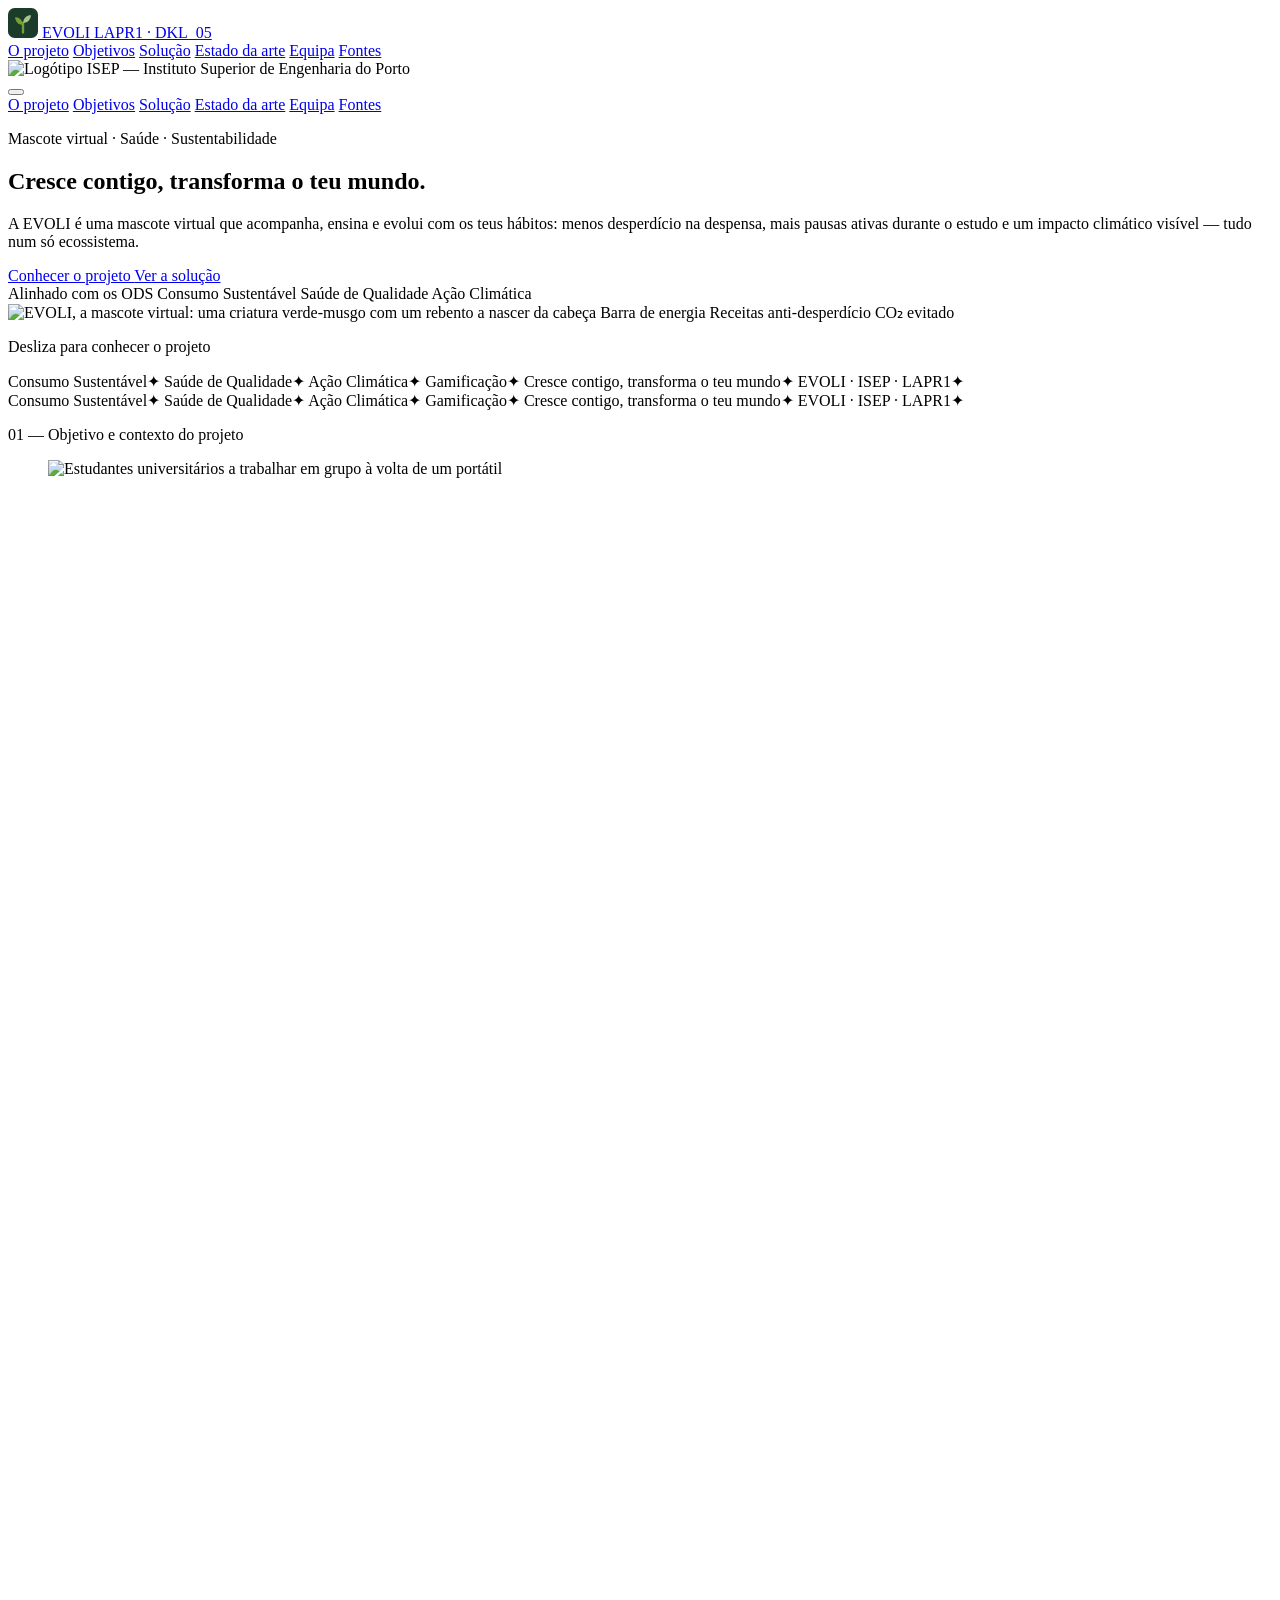
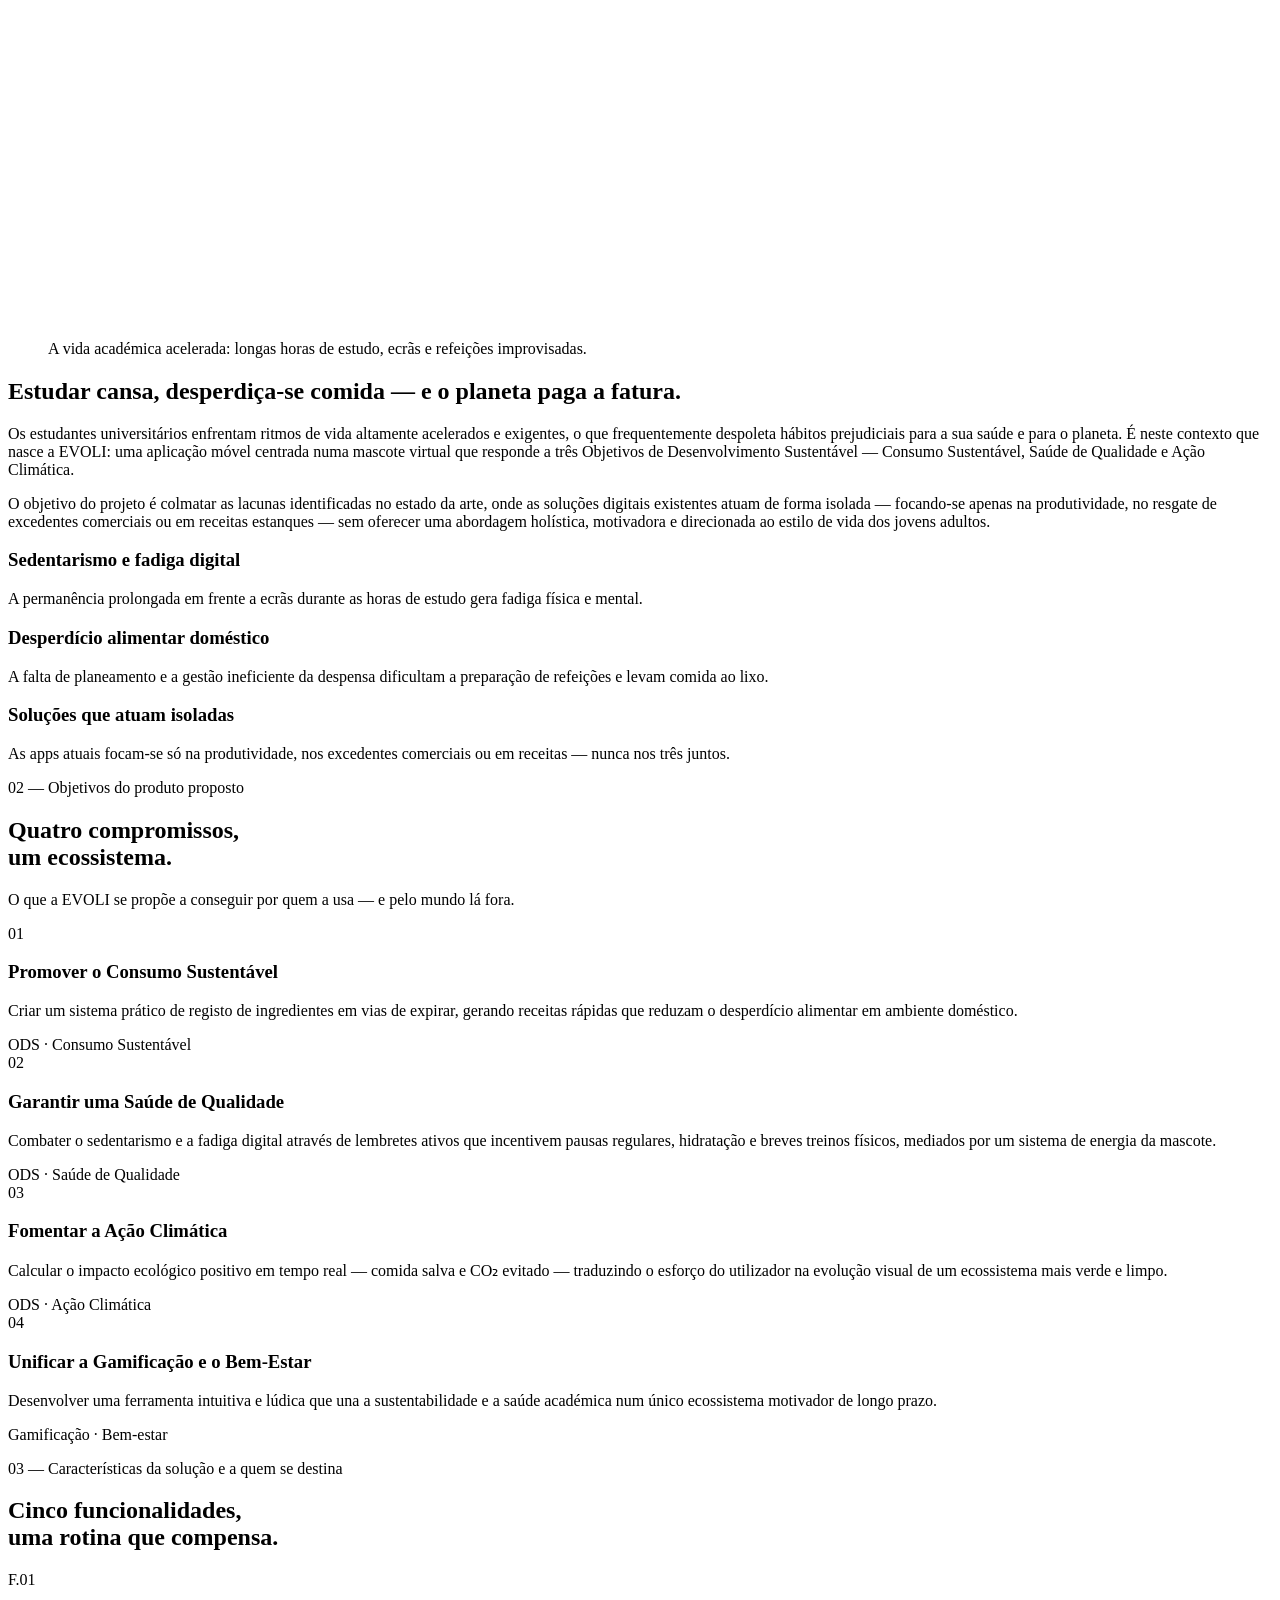
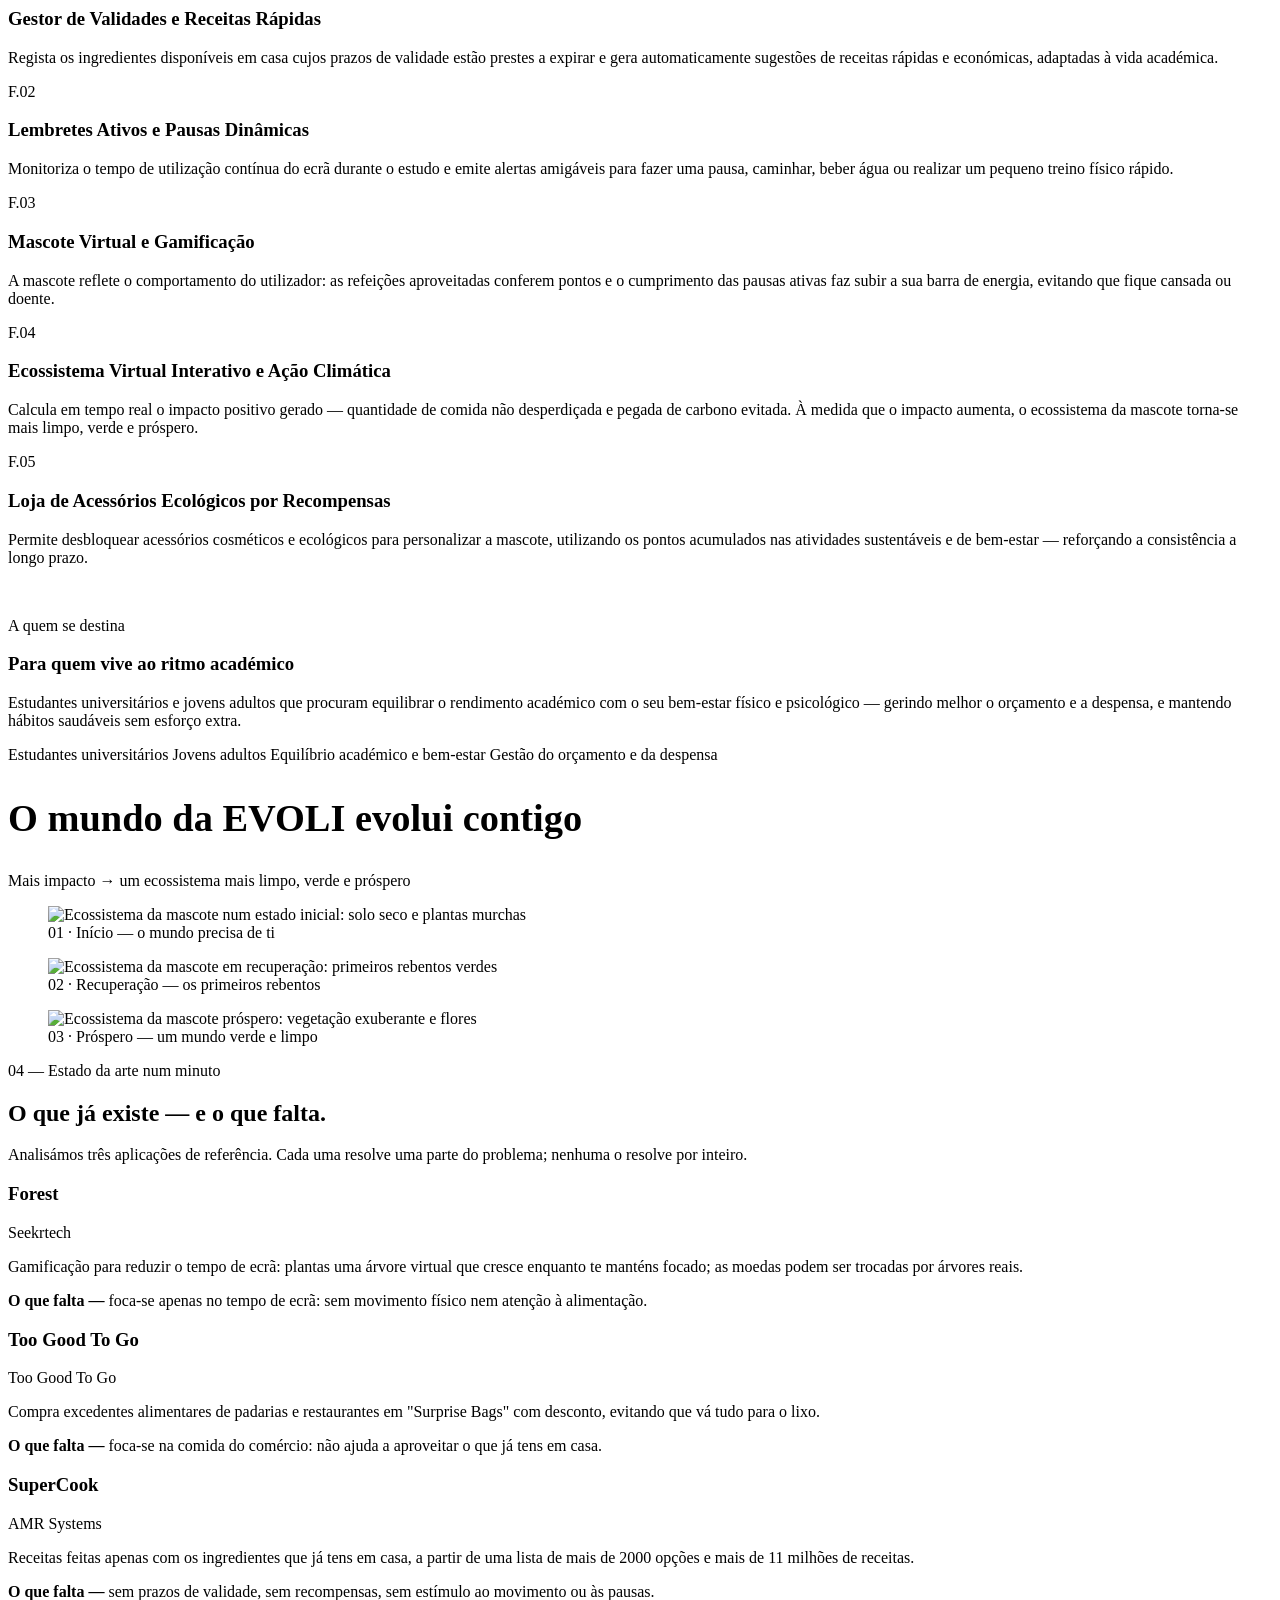
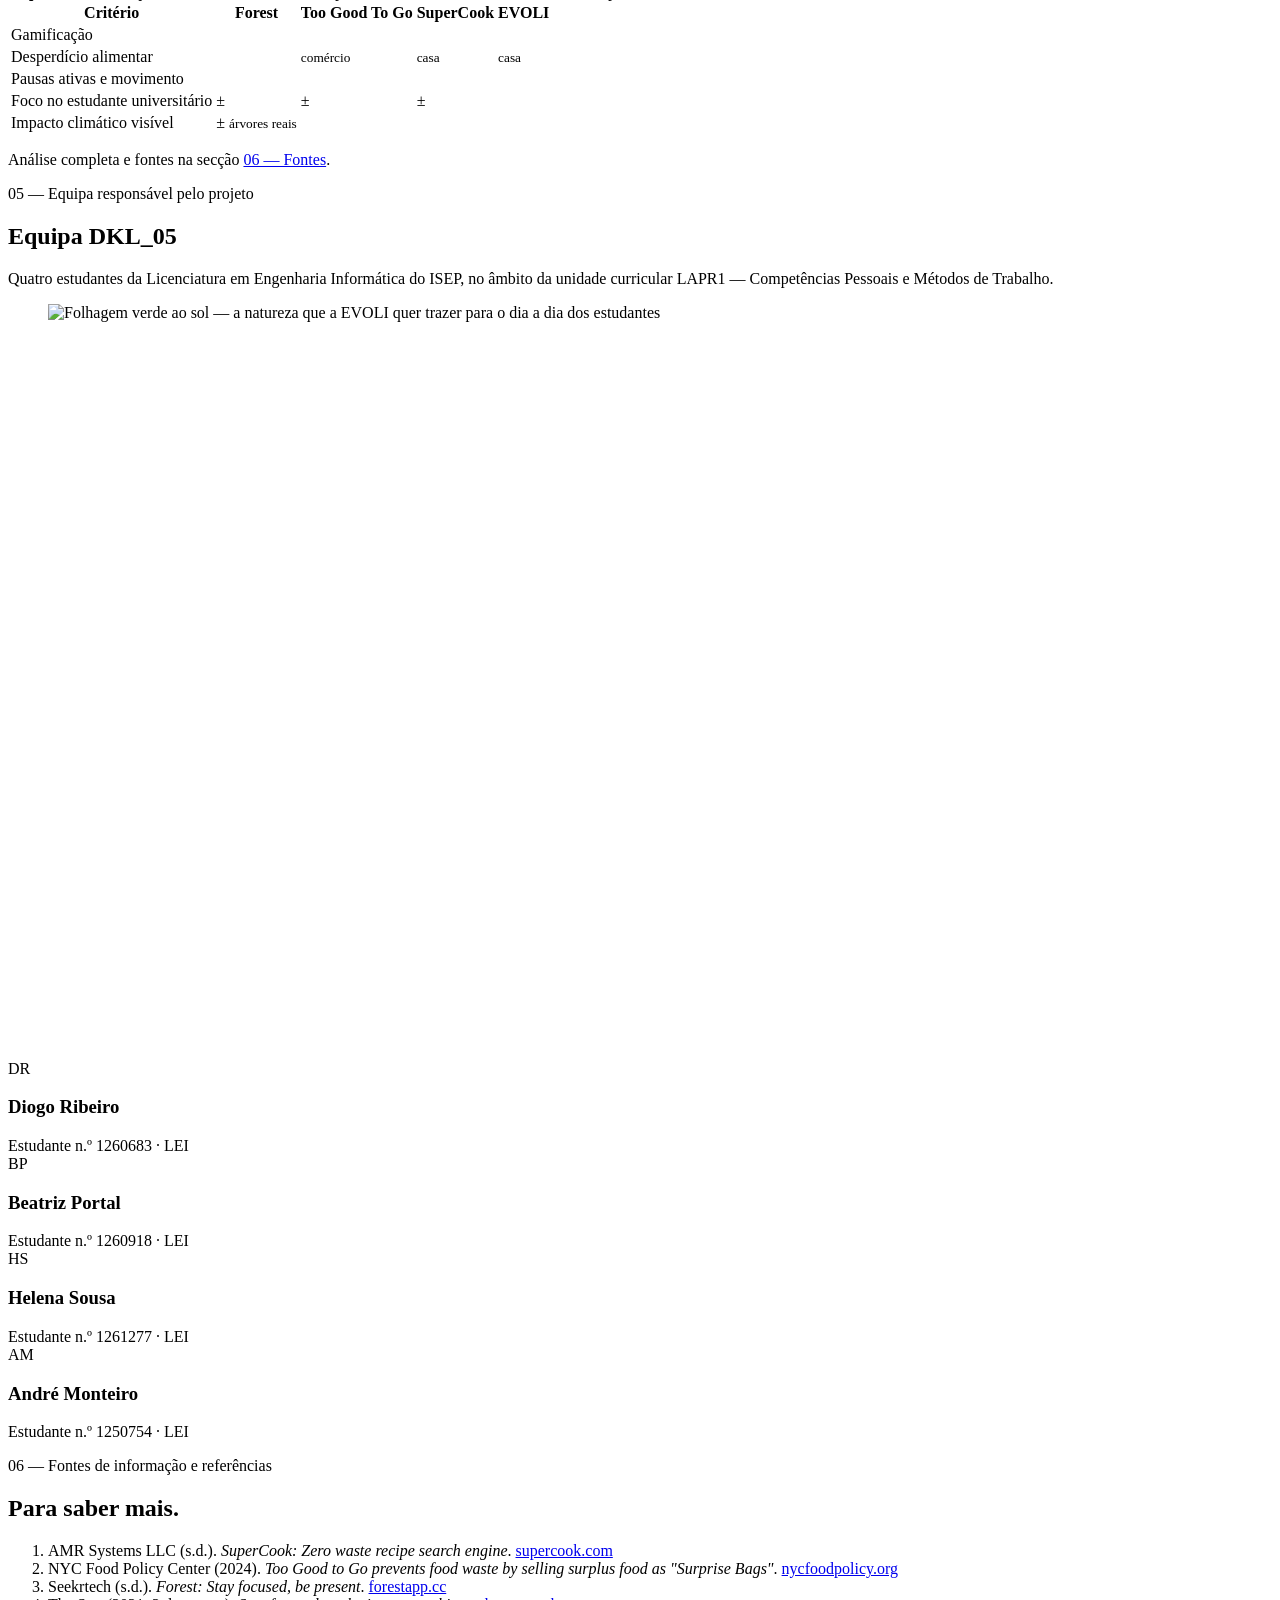
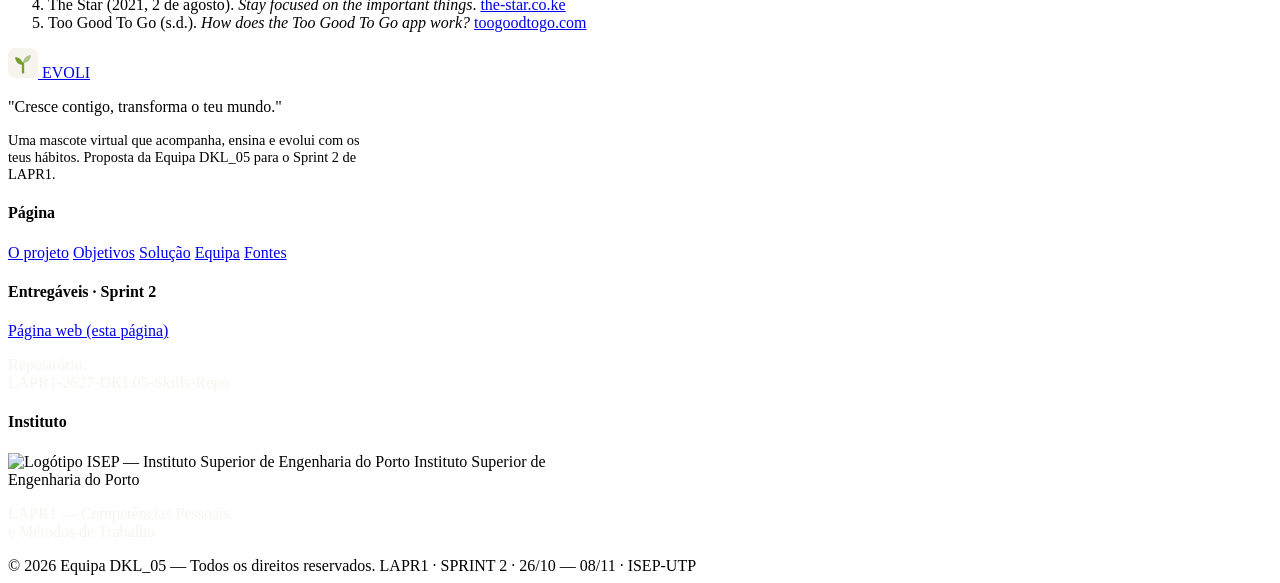
==== index.html @ 89c472be "Add files via upload" ====
<!doctype html>
<html lang="pt">
<head>
  <meta charset="utf-8" />
  <meta name="viewport" content="width=device-width, initial-scale=1" />
  <title>EVOLI — Cresce contigo, transforma o teu mundo | Equipa DKL_05 · ISEP</title>
  <meta name="description" content="EVOLI é uma mascote virtual que acompanha, ensina e evolui com os teus hábitos: menos desperdício alimentar, mais pausas ativas e ação climática. Projeto LAPR1 · Equipa DKL_05 · ISEP." />
  <link rel="icon" type="image/svg+xml" href="favicon.svg" />
  <link rel="preconnect" href="https://fonts.googleapis.com" />
  <link rel="preconnect" href="https://fonts.gstatic.com" crossorigin />
  <link href="https://fonts.googleapis.com/css2?family=Fraunces:ital,opsz,wght@0,9..144,300..900;1,9..144,300..900&family=Plus+Jakarta+Sans:wght@400;500;600;700;800&family=JetBrains+Mono:wght@400;500;600&display=swap" rel="stylesheet" />
  <link rel="stylesheet" href="assets/vendor/bootstrap.min.css" />
  <link rel="stylesheet" href="assets/vendor/icons/bootstrap-icons.min.css" />
  <link rel="stylesheet" href="assets/css/style.css" />
</head>
<body id="topo">
  <div class="noise" aria-hidden="true"></div>

  <!-- ================= CABEÇALHO ================= -->
  <header class="nav-glass" data-testid="site-header">
    <nav class="navbar container-xxl" aria-label="Navegação principal">
      <a class="brand" href="#topo" data-testid="brand-home" aria-label="EVOLI — voltar ao topo">
        <svg width="30" height="30" viewBox="0 0 64 64" aria-hidden="true"><rect width="64" height="64" rx="14" fill="#1B3B2B"/><path d="M32 52V32" stroke="#76A035" stroke-width="5" stroke-linecap="round"/><path d="M32 36C21.5 36 16 28.5 15 19.5 24.5 19.5 30.5 25 32 36Z" fill="#76A035"/><path d="M32 32C42.5 32 48 24.5 49 15.5 39.5 15.5 33.5 21 32 32Z" fill="#A9C58B"/></svg>
        <span class="brand-word">EVOLI</span>
        <span class="brand-chip mono d-none d-md-inline">LAPR1 · DKL_05</span>
      </a>

      <div class="d-none d-lg-flex align-items-center gap-4">
        <a class="nav-link-page" href="#projeto" data-testid="nav-link-project">O projeto</a>
        <a class="nav-link-page" href="#objetivos" data-testid="nav-link-objectives">Objetivos</a>
        <a class="nav-link-page" href="#solucao" data-testid="nav-link-solution">Solução</a>
        <a class="nav-link-page" href="#comparacao" data-testid="nav-link-comparison">Estado da arte</a>
        <a class="nav-link-page" href="#equipa" data-testid="nav-link-team">Equipa</a>
        <a class="nav-link-page" href="#fontes" data-testid="nav-link-sources">Fontes</a>
      </div>

      <div class="d-none d-lg-flex align-items-center gap-3">
        <img src="assets/img/isep-logo.png" alt="Logótipo ISEP — Instituto Superior de Engenharia do Porto" class="isep-badge" data-testid="isep-logo-header" />
      </div>

      <button class="navbar-toggler d-lg-none" type="button" data-bs-toggle="collapse" data-bs-target="#navMob" aria-controls="navMob" aria-expanded="false" aria-label="Abrir menu" data-testid="nav-toggle">
        <i class="bi bi-list fs-4"></i>
      </button>
    </nav>

    <div class="collapse d-lg-none" id="navMob">
      <div class="container-xxl d-flex flex-column gap-2 pb-4">
        <a class="nav-link-page" href="#projeto" data-testid="nav-link-project-mobile">O projeto</a>
        <a class="nav-link-page" href="#objetivos" data-testid="nav-link-objectives-mobile">Objetivos</a>
        <a class="nav-link-page" href="#solucao" data-testid="nav-link-solution-mobile">Solução</a>
        <a class="nav-link-page" href="#comparacao" data-testid="nav-link-comparison-mobile">Estado da arte</a>
        <a class="nav-link-page" href="#equipa" data-testid="nav-link-team-mobile">Equipa</a>
        <a class="nav-link-page" href="#fontes" data-testid="nav-link-sources-mobile">Fontes</a>
      </div>
    </div>
  </header>

  <main>
    <!-- ================= HERO ================= -->
    <section class="hero" aria-labelledby="hero-title">
      <i class="bi bi-flower1 hero-bg-leaf" aria-hidden="true"></i>
      <div class="container-xxl">
        <div class="row align-items-center g-5">
          <div class="col-lg-7">
            <p class="eyebrow-mono mono"><i class="bi bi-flower2" aria-hidden="true"></i> Mascote virtual · Saúde · Sustentabilidade</p>
            <h1 class="hero-title" id="hero-title" data-testid="hero-title">
              <span class="mask-line"><span>Cresce contigo,</span></span>
              <span class="mask-line"><span class="it terra">transforma</span></span>
              <span class="mask-line"><span>o teu mundo.</span></span>
            </h1>
            <p class="lead-sub" data-testid="hero-subtitle">
              A EVOLI é uma mascote virtual que acompanha, ensina e evolui com os teus hábitos:
              menos desperdício na despensa, mais pausas ativas durante o estudo
              e um impacto climático visível — tudo num só ecossistema.
            </p>
            <div class="cta-row">
              <a class="btn-terra" href="#projeto" data-testid="btn-meet-project">Conhecer o projeto <i class="bi bi-arrow-down"></i></a>
              <a class="btn-ghost" href="#solucao" data-testid="btn-see-solution">Ver a solução</a>
            </div>
            <div class="ods-row" data-testid="ods-tags">
              <span class="mono">Alinhado com os ODS</span>
              <span class="ods-pill" data-testid="ods-pill-consumo">Consumo Sustentável</span>
              <span class="ods-pill" data-testid="ods-pill-saude">Saúde de Qualidade</span>
              <span class="ods-pill" data-testid="ods-pill-clima">Ação Climática</span>
            </div>
          </div>

          <div class="col-lg-5">
            <div class="hero-visual">
              <div class="blob">
                <img src="assets/img/evoli.jpg" alt="EVOLI, a mascote virtual: uma criatura verde-musgo com um rebento a nascer da cabeça" class="evoli-hero-img" data-parallax="-0.04" data-testid="hero-mascot-img" />
                <span class="chip-float chip-1"><i class="bi bi-lightning-charge-fill" aria-hidden="true"></i> Barra de energia</span>
                <span class="chip-float chip-2"><i class="bi bi-egg-fried" aria-hidden="true"></i> Receitas anti-desperdício</span>
                <span class="chip-float chip-3"><i class="bi bi-globe-americas" aria-hidden="true"></i> CO₂ evitado</span>
              </div>
            </div>
          </div>
        </div>

        <p class="scroll-hint mono" aria-hidden="true"><i class="bi bi-arrow-down"></i> Desliza para conhecer o projeto</p>
      </div>
    </section>

    <!-- ================= MARQUEE ================= -->
    <div class="marquee" aria-label="Valores do projeto">
      <div class="marquee-track">
        <div class="marquee-group">
          <span class="marquee-item">Consumo Sustentável</span><span class="marquee-star">✦</span>
          <span class="marquee-item">Saúde de Qualidade</span><span class="marquee-star">✦</span>
          <span class="marquee-item">Ação Climática</span><span class="marquee-star">✦</span>
          <span class="marquee-item">Gamificação</span><span class="marquee-star">✦</span>
          <span class="marquee-item">Cresce contigo, transforma o teu mundo</span><span class="marquee-star">✦</span>
          <span class="marquee-item">EVOLI · ISEP · LAPR1</span><span class="marquee-star">✦</span>
        </div>
        <div class="marquee-group" aria-hidden="true">
          <span class="marquee-item">Consumo Sustentável</span><span class="marquee-star">✦</span>
          <span class="marquee-item">Saúde de Qualidade</span><span class="marquee-star">✦</span>
          <span class="marquee-item">Ação Climática</span><span class="marquee-star">✦</span>
          <span class="marquee-item">Gamificação</span><span class="marquee-star">✦</span>
          <span class="marquee-item">Cresce contigo, transforma o teu mundo</span><span class="marquee-star">✦</span>
          <span class="marquee-item">EVOLI · ISEP · LAPR1</span><span class="marquee-star">✦</span>
        </div>
      </div>
    </div>

    <!-- ================= 01 OBJETIVO E CONTEXTO ================= -->
    <section class="sec" id="projeto" aria-labelledby="projeto-title">
      <div class="container-xxl">
        <p class="sec-label mono" data-reveal>01 — Objetivo e contexto do projeto</p>
        <div class="row g-5 align-items-start">
          <div class="col-lg-5" data-reveal>
            <figure class="mb-0">
              <div class="arch" style="aspect-ratio: 4/5;">
                <img src="assets/img/students.jpg" alt="Estudantes universitários a trabalhar em grupo à volta de um portátil" data-testid="img-students" />
              </div>
              <figcaption data-testid="caption-students">A vida académica acelerada: longas horas de estudo, ecrãs e refeições improvisadas.</figcaption>
            </figure>
          </div>
          <div class="col-lg-7">
            <h2 id="projeto-title" data-reveal>Estudar cansa, desperdiça-se comida — e o planeta paga a fatura.</h2>
            <p class="lead-sub" data-reveal data-reveal-delay="80" data-testid="context-paragraph-1">
              Os estudantes universitários enfrentam ritmos de vida altamente acelerados e exigentes,
              o que frequentemente despoleta hábitos prejudiciais para a sua saúde e para o planeta.
              É neste contexto que nasce a EVOLI: uma aplicação móvel centrada numa mascote virtual
              que responde a três Objetivos de Desenvolvimento Sustentável — Consumo Sustentável,
              Saúde de Qualidade e Ação Climática.
            </p>
            <p class="text-secondary" data-reveal data-reveal-delay="140" data-testid="context-paragraph-2">
              O objetivo do projeto é colmatar as lacunas identificadas no estado da arte, onde as soluções
              digitais existentes atuam de forma isolada — focando-se apenas na produtividade, no resgate de
              excedentes comerciais ou em receitas estanques — sem oferecer uma abordagem holística,
              motivadora e direcionada ao estilo de vida dos jovens adultos.
            </p>

            <div class="problem-grid">
              <div class="problem-card" data-reveal data-reveal-delay="0" data-testid="problem-card-sedentarism">
                <span class="icon-squircle is-terra"><i class="bi bi-hourglass-split" aria-hidden="true"></i></span>
                <h3>Sedentarismo e fadiga digital</h3>
                <p>A permanência prolongada em frente a ecrãs durante as horas de estudo gera fadiga física e mental.</p>
              </div>
              <div class="problem-card" data-reveal data-reveal-delay="100" data-testid="problem-card-waste">
                <span class="icon-squircle is-sage"><i class="bi bi-basket-x" aria-hidden="true"></i></span>
                <h3>Desperdício alimentar doméstico</h3>
                <p>A falta de planeamento e a gestão ineficiente da despensa dificultam a preparação de refeições e levam comida ao lixo.</p>
              </div>
              <div class="problem-card" data-reveal data-reveal-delay="200" data-testid="problem-card-isolated">
                <span class="icon-squircle is-lime"><i class="bi bi-columns-gap" aria-hidden="true"></i></span>
                <h3>Soluções que atuam isoladas</h3>
                <p>As apps atuais focam-se só na produtividade, nos excedentes comerciais ou em receitas — nunca nos três juntos.</p>
              </div>
            </div>
          </div>
        </div>
      </div>
    </section>

    <!-- ================= 02 OBJETIVOS DO PRODUTO ================= -->
    <section class="sec sec-dark" id="objetivos" aria-labelledby="objetivos-title">
      <div class="container-xxl">
        <p class="sec-label mono" data-reveal>02 — Objetivos do produto proposto</p>
        <h2 id="objetivos-title" data-reveal>Quatro compromissos,<br /><span class="it">um ecossistema.</span></h2>
        <p class="lead-sub mb-5" data-reveal data-reveal-delay="80" data-testid="objectives-intro">
          O que a EVOLI se propõe a conseguir por quem a usa — e pelo mundo lá fora.
        </p>

        <div class="obj-grid">
          <div class="obj-card" data-reveal data-testid="objective-card-1">
            <span class="obj-num" aria-hidden="true">01</span>
            <span class="icon-squircle"><i class="bi bi-cart-check" aria-hidden="true"></i></span>
            <h3>Promover o Consumo Sustentável</h3>
            <p>Criar um sistema prático de registo de ingredientes em vias de expirar, gerando receitas rápidas que reduzam o desperdício alimentar em ambiente doméstico.</p>
            <span class="mono obj-tag">ODS · Consumo Sustentável</span>
          </div>
          <div class="obj-card" data-reveal data-reveal-delay="90" data-testid="objective-card-2">
            <span class="obj-num" aria-hidden="true">02</span>
            <span class="icon-squircle"><i class="bi bi-heart-pulse" aria-hidden="true"></i></span>
            <h3>Garantir uma Saúde de Qualidade</h3>
            <p>Combater o sedentarismo e a fadiga digital através de lembretes ativos que incentivem pausas regulares, hidratação e breves treinos físicos, mediados por um sistema de energia da mascote.</p>
            <span class="mono obj-tag">ODS · Saúde de Qualidade</span>
          </div>
          <div class="obj-card" data-reveal data-reveal-delay="180" data-testid="objective-card-3">
            <span class="obj-num" aria-hidden="true">03</span>
            <span class="icon-squircle"><i class="bi bi-globe-americas" aria-hidden="true"></i></span>
            <h3>Fomentar a Ação Climática</h3>
            <p>Calcular o impacto ecológico positivo em tempo real — comida salva e CO₂ evitado — traduzindo o esforço do utilizador na evolução visual de um ecossistema mais verde e limpo.</p>
            <span class="mono obj-tag">ODS · Ação Climática</span>
          </div>
          <div class="obj-card" data-reveal data-reveal-delay="270" data-testid="objective-card-4">
            <span class="obj-num" aria-hidden="true">04</span>
            <span class="icon-squircle"><i class="bi bi-joystick" aria-hidden="true"></i></span>
            <h3>Unificar a Gamificação e o Bem-Estar</h3>
            <p>Desenvolver uma ferramenta intuitiva e lúdica que una a sustentabilidade e a saúde académica num único ecossistema motivador de longo prazo.</p>
            <span class="mono obj-tag">Gamificação · Bem-estar</span>
          </div>
        </div>
      </div>
    </section>

    <!-- ================= 03 A SOLUÇÃO ================= -->
    <section class="sec" id="solucao" aria-labelledby="solucao-title">
      <div class="container-xxl">
        <p class="sec-label mono" data-reveal>03 — Características da solução e a quem se destina</p>
        <h2 id="solucao-title" data-reveal>Cinco funcionalidades,<br /><span class="it terra">uma rotina que compensa.</span></h2>

        <div class="row g-4 mt-4">
          <div class="col-lg-4 col-md-6" data-reveal data-testid="feature-card-pantry">
            <div class="feat-card">
              <span class="mono feat-idx">F.01</span>
              <span class="icon-squircle is-sage"><i class="bi bi-calendar2-week" aria-hidden="true"></i></span>
              <h3>Gestor de Validades e Receitas Rápidas</h3>
              <p>Regista os ingredientes disponíveis em casa cujos prazos de validade estão prestes a expirar e gera automaticamente sugestões de receitas rápidas e económicas, adaptadas à vida académica.</p>
            </div>
          </div>
          <div class="col-lg-4 col-md-6" data-reveal data-reveal-delay="90" data-testid="feature-card-breaks">
            <div class="feat-card">
              <span class="mono feat-idx">F.02</span>
              <span class="icon-squircle is-terra"><i class="bi bi-alarm" aria-hidden="true"></i></span>
              <h3>Lembretes Ativos e Pausas Dinâmicas</h3>
              <p>Monitoriza o tempo de utilização contínua do ecrã durante o estudo e emite alertas amigáveis para fazer uma pausa, caminhar, beber água ou realizar um pequeno treino físico rápido.</p>
            </div>
          </div>
          <div class="col-lg-4 col-md-6" data-reveal data-reveal-delay="180" data-testid="feature-card-mascot">
            <div class="feat-card">
              <span class="mono feat-idx">F.03</span>
              <span class="icon-squircle is-lime"><i class="bi bi-emoji-heart-eyes" aria-hidden="true"></i></span>
              <h3>Mascote Virtual e Gamificação</h3>
              <p>A mascote reflete o comportamento do utilizador: as refeições aproveitadas conferem pontos e o cumprimento das pausas ativas faz subir a sua barra de energia, evitando que fique cansada ou doente.</p>
            </div>
          </div>
          <div class="col-lg-6 col-md-6" data-reveal data-reveal-delay="120" data-testid="feature-card-eco">
            <div class="feat-card">
              <span class="mono feat-idx">F.04</span>
              <span class="icon-squircle is-sage"><i class="bi bi-tree" aria-hidden="true"></i></span>
              <h3>Ecossistema Virtual Interativo e Ação Climática</h3>
              <p>Calcula em tempo real o impacto positivo gerado — quantidade de comida não desperdiçada e pegada de carbono evitada. À medida que o impacto aumenta, o ecossistema da mascote torna-se mais limpo, verde e próspero.</p>
            </div>
          </div>
          <div class="col-lg-6 col-md-6" data-reveal data-reveal-delay="210" data-testid="feature-card-shop">
            <div class="feat-card">
              <span class="mono feat-idx">F.05</span>
              <span class="icon-squircle is-terra"><i class="bi bi-bag-heart" aria-hidden="true"></i></span>
              <h3>Loja de Acessórios Ecológicos por Recompensas</h3>
              <p>Permite desbloquear acessórios cosméticos e ecológicos para personalizar a mascote, utilizando os pontos acumulados nas atividades sustentáveis e de bem-estar — reforçando a consistência a longo prazo.</p>
            </div>
          </div>
        </div>

        <!-- A quem se destina -->
        <div class="destino" data-reveal data-testid="target-audience-band">
          <img class="destino-bg" src="assets/img/forest.jpg" alt="" aria-hidden="true" />
          <div class="destino-overlay" aria-hidden="true"></div>
          <div class="destino-inner">
            <p class="mono mb-2" style="color: var(--lime-soft);">A quem se destina</p>
            <h3>Para quem vive ao ritmo académico</h3>
            <p data-testid="target-audience-text">
              Estudantes universitários e jovens adultos que procuram equilibrar o rendimento
              académico com o seu bem-estar físico e psicológico — gerindo melhor o orçamento
              e a despensa, e mantendo hábitos saudáveis sem esforço extra.
            </p>
            <div class="destino-chips" data-testid="target-audience-chips">
              <span>Estudantes universitários</span>
              <span>Jovens adultos</span>
              <span>Equilíbrio académico e bem-estar</span>
              <span>Gestão do orçamento e da despensa</span>
            </div>
          </div>
        </div>

        <!-- Evolução do ecossistema -->
        <div class="eco-strip" data-reveal>
          <div class="eco-strip-title">
            <h2 class="mb-0" style="font-size: clamp(1.6rem, 3vw, 2.4rem);">O mundo da EVOLI <span class="it sage">evolui contigo</span></h2>
            <span class="mono text-secondary" data-testid="eco-strip-caption">Mais impacto → um ecossistema mais limpo, verde e próspero</span>
          </div>
          <div class="row g-4">
            <div class="col-md-4" data-reveal data-testid="eco-stage-1">
              <figure class="eco-card mb-0">
                <img src="assets/img/eco-1.jpg" alt="Ecossistema da mascote num estado inicial: solo seco e plantas murchas" />
                <figcaption>01 · Início — o mundo precisa de ti</figcaption>
              </figure>
            </div>
            <div class="col-md-4" data-reveal data-reveal-delay="120" data-testid="eco-stage-2">
              <figure class="eco-card mb-0">
                <img src="assets/img/eco-2.jpg" alt="Ecossistema da mascote em recuperação: primeiros rebentos verdes" />
                <figcaption>02 · Recuperação — os primeiros rebentos</figcaption>
              </figure>
            </div>
            <div class="col-md-4" data-reveal data-reveal-delay="240" data-testid="eco-stage-3">
              <figure class="eco-card mb-0">
                <img src="assets/img/eco-3.jpg" alt="Ecossistema da mascote próspero: vegetação exuberante e flores" />
                <figcaption>03 · Próspero — um mundo verde e limpo</figcaption>
              </figure>
            </div>
          </div>
        </div>
      </div>
    </section>

    <!-- ================= 04 ESTADO DA ARTE ================= -->
    <section class="sec sec-oat" id="comparacao" aria-labelledby="comparacao-title">
      <div class="container-xxl">
        <p class="sec-label mono" data-reveal>04 — Estado da arte num minuto</p>
        <h2 id="comparacao-title" data-reveal>O que já existe — <span class="it">e o que falta.</span></h2>
        <p class="lead-sub" data-reveal data-reveal-delay="80" data-testid="sota-intro">
          Analisámos três aplicações de referência. Cada uma resolve uma parte do problema;
          nenhuma o resolve por inteiro.
        </p>

        <div class="row g-4 mt-2">
          <div class="col-lg-4 col-md-6" data-reveal data-testid="sota-card-forest">
            <div class="comp-card">
              <h3 class="comp-name">Forest</h3>
              <span class="comp-sub mono">Seekrtech</span>
              <p>Gamificação para reduzir o tempo de ecrã: plantas uma árvore virtual que cresce enquanto te manténs focado; as moedas podem ser trocadas por árvores reais.</p>
              <div class="comp-gap" data-testid="sota-gap-forest"><strong>O que falta —</strong> foca-se apenas no tempo de ecrã: sem movimento físico nem atenção à alimentação.</div>
            </div>
          </div>
          <div class="col-lg-4 col-md-6" data-reveal data-reveal-delay="90" data-testid="sota-card-tgtg">
            <div class="comp-card">
              <h3 class="comp-name">Too Good To Go</h3>
              <span class="comp-sub mono">Too Good To Go</span>
              <p>Compra excedentes alimentares de padarias e restaurantes em "Surprise Bags" com desconto, evitando que vá tudo para o lixo.</p>
              <div class="comp-gap" data-testid="sota-gap-tgtg"><strong>O que falta —</strong> foca-se na comida do comércio: não ajuda a aproveitar o que já tens em casa.</div>
            </div>
          </div>
          <div class="col-lg-4 col-md-6" data-reveal data-reveal-delay="180" data-testid="sota-card-supercook">
            <div class="comp-card">
              <h3 class="comp-name">SuperCook</h3>
              <span class="comp-sub mono">AMR Systems</span>
              <p>Receitas feitas apenas com os ingredientes que já tens em casa, a partir de uma lista de mais de 2000 opções e mais de 11 milhões de receitas.</p>
              <div class="comp-gap" data-testid="sota-gap-supercook"><strong>O que falta —</strong> sem prazos de validade, sem recompensas, sem estímulo ao movimento ou às pausas.</div>
            </div>
          </div>
        </div>

        <div class="matrix-wrap" data-reveal>
          <table class="matrix" data-testid="sota-matrix">
            <thead>
              <tr>
                <th scope="col">Critério</th>
                <th scope="col">Forest</th>
                <th scope="col">Too Good To Go</th>
                <th scope="col">SuperCook</th>
                <th scope="col" class="col-evoli">EVOLI</th>
              </tr>
            </thead>
            <tbody>
              <tr data-testid="matrix-row-gamification">
                <td>Gamificação</td>
                <td><span class="mk mk-yes"><i class="bi bi-check-lg"></i></span></td>
                <td><span class="mk mk-no"><i class="bi bi-x-lg"></i></span></td>
                <td><span class="mk mk-no"><i class="bi bi-x-lg"></i></span></td>
                <td class="col-evoli"><span class="mk mk-yes"><i class="bi bi-check-lg"></i></span></td>
              </tr>
              <tr data-testid="matrix-row-waste">
                <td>Desperdício alimentar</td>
                <td><span class="mk mk-no"><i class="bi bi-x-lg"></i></span></td>
                <td><span class="mk mk-yes"><i class="bi bi-check-lg"></i></span> <small class="text-secondary">comércio</small></td>
                <td><span class="mk mk-yes"><i class="bi bi-check-lg"></i></span> <small class="text-secondary">casa</small></td>
                <td class="col-evoli"><span class="mk mk-yes"><i class="bi bi-check-lg"></i></span> <small class="text-secondary">casa</small></td>
              </tr>
              <tr data-testid="matrix-row-breaks">
                <td>Pausas ativas e movimento</td>
                <td><span class="mk mk-no"><i class="bi bi-x-lg"></i></span></td>
                <td><span class="mk mk-no"><i class="bi bi-x-lg"></i></span></td>
                <td><span class="mk mk-no"><i class="bi bi-x-lg"></i></span></td>
                <td class="col-evoli"><span class="mk mk-yes"><i class="bi bi-check-lg"></i></span></td>
              </tr>
              <tr data-testid="matrix-row-student">
                <td>Foco no estudante universitário</td>
                <td><span class="mk mk-part">±</span></td>
                <td><span class="mk mk-part">±</span></td>
                <td><span class="mk mk-part">±</span></td>
                <td class="col-evoli"><span class="mk mk-yes"><i class="bi bi-check-lg"></i></span></td>
              </tr>
              <tr data-testid="matrix-row-climate">
                <td>Impacto climático visível</td>
                <td><span class="mk mk-part">±</span> <small class="text-secondary">árvores reais</small></td>
                <td><span class="mk mk-yes"><i class="bi bi-check-lg"></i></span></td>
                <td><span class="mk mk-no"><i class="bi bi-x-lg"></i></span></td>
                <td class="col-evoli"><span class="mk mk-yes"><i class="bi bi-check-lg"></i></span></td>
              </tr>
            </tbody>
          </table>
          <p class="matrix-note" data-testid="sota-matrix-note">Análise completa e fontes na secção <a href="#fontes" class="sage">06 — Fontes</a>.</p>
        </div>
      </div>
    </section>

    <!-- ================= 05 EQUIPA ================= -->
    <section class="sec" id="equipa" aria-labelledby="equipa-title">
      <div class="container-xxl">
        <p class="sec-label mono" data-reveal>05 — Equipa responsável pelo projeto</p>
        <div class="row g-5 align-items-center">
          <div class="col-lg-5">
            <h2 id="equipa-title" data-reveal>Equipa <span class="it terra">DKL_05</span></h2>
            <p class="lead-sub" data-reveal data-reveal-delay="80" data-testid="team-intro">
              Quatro estudantes da Licenciatura em Engenharia Informática do ISEP, no âmbito
              da unidade curricular LAPR1 — Competências Pessoais e Métodos de Trabalho.
            </p>
            <figure data-reveal data-reveal-delay="140">
              <div class="arch" style="aspect-ratio: 16/10; border-radius: 26px;">
                <img src="assets/img/plant.jpg" alt="Folhagem verde ao sol — a natureza que a EVOLI quer trazer para o dia a dia dos estudantes" data-testid="img-plant" />
              </div>
            </figure>
          </div>
          <div class="col-lg-7">
            <div class="row g-4">
              <div class="col-md-6" data-reveal data-testid="team-member-belchior">
                <div class="team-card">
                  <span class="monogram mg-1" aria-hidden="true">DR</span>
                  <h3>Diogo Ribeiro</h3>
                  <span class="mono">Estudante n.º 1260683 · LEI</span>
                </div>
              </div>
              <div class="col-md-6" data-reveal data-reveal-delay="80" data-testid="team-member-beatriz">
                <div class="team-card">
                  <span class="monogram mg-2" aria-hidden="true">BP</span>
                  <h3>Beatriz Portal</h3>
                  <span class="mono">Estudante n.º 1260918 · LEI</span>
                </div>
              </div>
              <div class="col-md-6" data-reveal data-reveal-delay="160" data-testid="team-member-helena">
                <div class="team-card">
                  <span class="monogram mg-3" aria-hidden="true">HS</span>
                  <h3>Helena Sousa</h3>
                  <span class="mono">Estudante n.º 1261277 · LEI</span>
                </div>
              </div>
              <div class="col-md-6" data-reveal data-reveal-delay="240" data-testid="team-member-andre">
                <div class="team-card">
                  <span class="monogram mg-4" aria-hidden="true">AM</span>
                  <h3>André Monteiro</h3>
                  <span class="mono">Estudante n.º 1250754 · LEI</span>
                </div>
              </div>
            </div>
          </div>
        </div>
      </div>
    </section>

    <!-- ================= 06 FONTES ================= -->
    <section class="sec sec-oat" id="fontes" aria-labelledby="fontes-title">
      <div class="container-xxl">
        <p class="sec-label mono" data-reveal>06 — Fontes de informação e referências</p>
        <h2 id="fontes-title" data-reveal>Para saber <span class="it sage">mais.</span></h2>

        <ol class="ref-list mt-4" data-reveal data-testid="reference-list">
          <li data-testid="ref-supercook">
            <span>AMR Systems LLC (s.d.). <em>SuperCook: Zero waste recipe search engine</em>.
            <a href="https://www.supercook.com" target="_blank" rel="noopener noreferrer" data-testid="ref-link-supercook">supercook.com <i class="bi bi-box-arrow-up-right"></i></a></span>
          </li>
          <li data-testid="ref-tgtg-nyc">
            <span>NYC Food Policy Center (2024). <em>Too Good to Go prevents food waste by selling surplus food as "Surprise Bags"</em>.
            <a href="https://www.nycfoodpolicy.org/community-spotlight-too-good-to-go/" target="_blank" rel="noopener noreferrer" data-testid="ref-link-tgtg-nyc">nycfoodpolicy.org <i class="bi bi-box-arrow-up-right"></i></a></span>
          </li>
          <li data-testid="ref-forest">
            <span>Seekrtech (s.d.). <em>Forest: Stay focused, be present</em>.
            <a href="https://www.forestapp.cc" target="_blank" rel="noopener noreferrer" data-testid="ref-link-forest">forestapp.cc <i class="bi bi-box-arrow-up-right"></i></a></span>
          </li>
          <li data-testid="ref-thestar">
            <span>The Star (2021, 2 de agosto). <em>Stay focused on the important things</em>.
            <a href="https://www.the-star.co.ke/business/kenya/2021-08-02-stay-focused-on-the-important-things" target="_blank" rel="noopener noreferrer" data-testid="ref-link-thestar">the-star.co.ke <i class="bi bi-box-arrow-up-right"></i></a></span>
          </li>
          <li data-testid="ref-tgtg">
            <span>Too Good To Go (s.d.). <em>How does the Too Good To Go app work?</em>
            <a href="https://www.toogoodtogo.com/en-gb/how-does-the-app-work" target="_blank" rel="noopener noreferrer" data-testid="ref-link-tgtg">toogoodtogo.com <i class="bi bi-box-arrow-up-right"></i></a></span>
          </li>
        </ol>
      </div>
    </section>
  </main>

  <!-- ================= RODAPÉ ================= -->
  <footer class="footer" data-testid="site-footer">
    <div class="container-xxl">
      <div class="row g-5">
        <div class="col-lg-4">
          <a class="brand mb-3" href="#topo" data-testid="footer-brand">
            <svg width="30" height="30" viewBox="0 0 64 64" aria-hidden="true"><rect width="64" height="64" rx="14" fill="#F7F4EE"/><path d="M32 52V32" stroke="#76A035" stroke-width="5" stroke-linecap="round"/><path d="M32 36C21.5 36 16 28.5 15 19.5 24.5 19.5 30.5 25 32 36Z" fill="#76A035"/><path d="M32 32C42.5 32 48 24.5 49 15.5 39.5 15.5 33.5 21 32 32Z" fill="#A9C58B"/></svg>
            <span class="brand-word">EVOLI</span>
          </a>
          <p class="footer-tagline">"Cresce contigo, transforma o teu mundo."</p>
          <p style="font-size: 0.9rem; max-width: 22rem;">Uma mascote virtual que acompanha, ensina e evolui com os teus hábitos. Proposta da Equipa DKL_05 para o Sprint 2 de LAPR1.</p>
        </div>
        <div class="col-6 col-lg-2">
          <h4>Página</h4>
          <a href="#projeto" data-testid="footer-link-project">O projeto</a>
          <a href="#objetivos" data-testid="footer-link-objectives">Objetivos</a>
          <a href="#solucao" data-testid="footer-link-solution">Solução</a>
          <a href="#equipa" data-testid="footer-link-team">Equipa</a>
          <a href="#fontes" data-testid="footer-link-sources">Fontes</a>
        </div>
        <div class="col-6 col-lg-3">
          <h4>Entregáveis · Sprint 2</h4>
          <a href="#topo" data-testid="footer-link-pageweb">Página web (esta página)</a>
          <p class="mono mt-3" style="color: rgba(233,239,227,0.55);" data-testid="footer-repo">Repositório:<br />LAPR1-2627-DKL05-Skills-Repo</p>
        </div>
        <div class="col-lg-3">
          <h4>Instituto</h4>
          <div class="isep-foot" data-testid="isep-logo-footer">
            <img src="assets/img/isep-logo.png" alt="Logótipo ISEP — Instituto Superior de Engenharia do Porto" />
            <span>Instituto Superior de<br />Engenharia do Porto</span>
          </div>
          <p class="mono mt-3" style="color: rgba(233,239,227,0.55);">LAPR1 — Competências Pessoais<br />e Métodos de Trabalho</p>
        </div>
      </div>
      <div class="foot-bottom">
        <span data-testid="footer-copyright">© 2026 Equipa DKL_05 — Todos os direitos reservados.</span>
        <span class="mono">LAPR1 · SPRINT 2 · 26/10 — 08/11 · ISEP-UTP</span>
      </div>
    </div>
  </footer>

  <div id="root"></div>

  <script src="assets/vendor/bootstrap.bundle.min.js"></script>
  <script src="assets/vendor/lenis.min.js"></script>
  <script src="assets/js/main.js"></script>
</body>
</html>
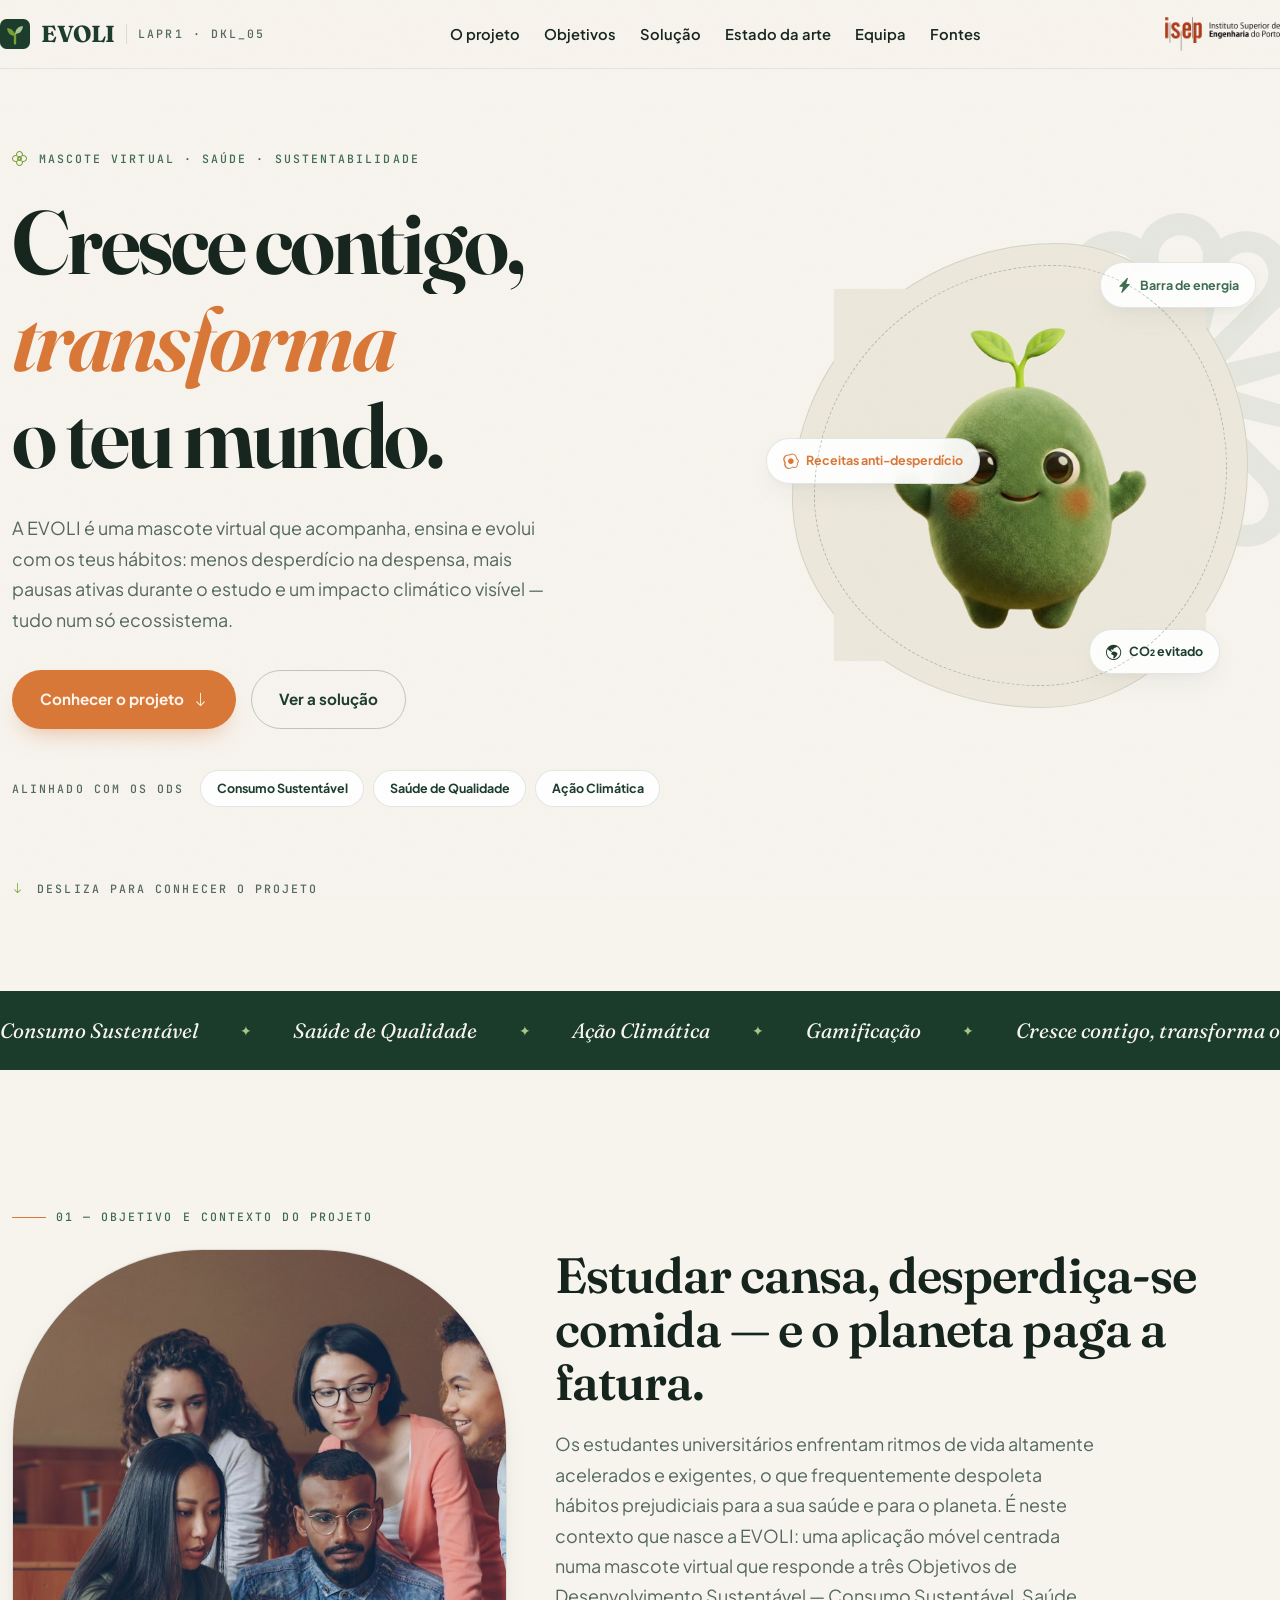
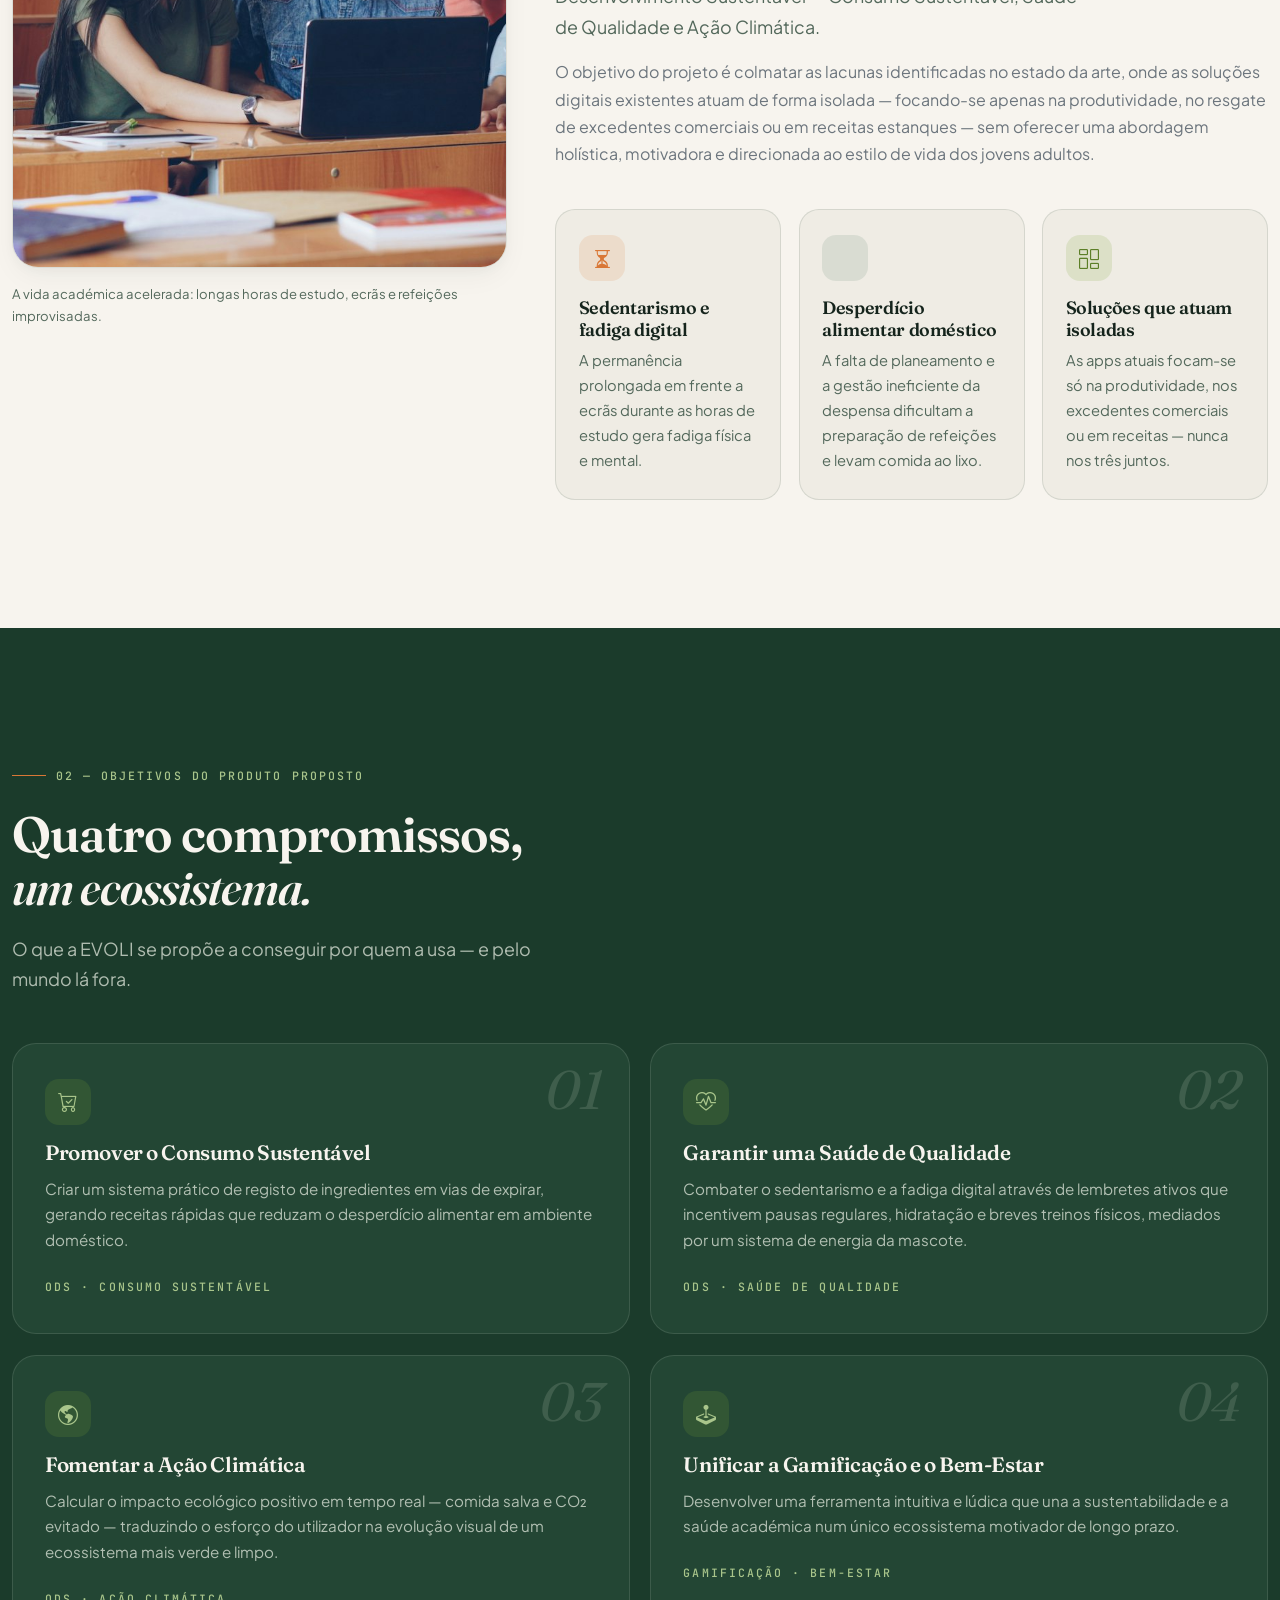
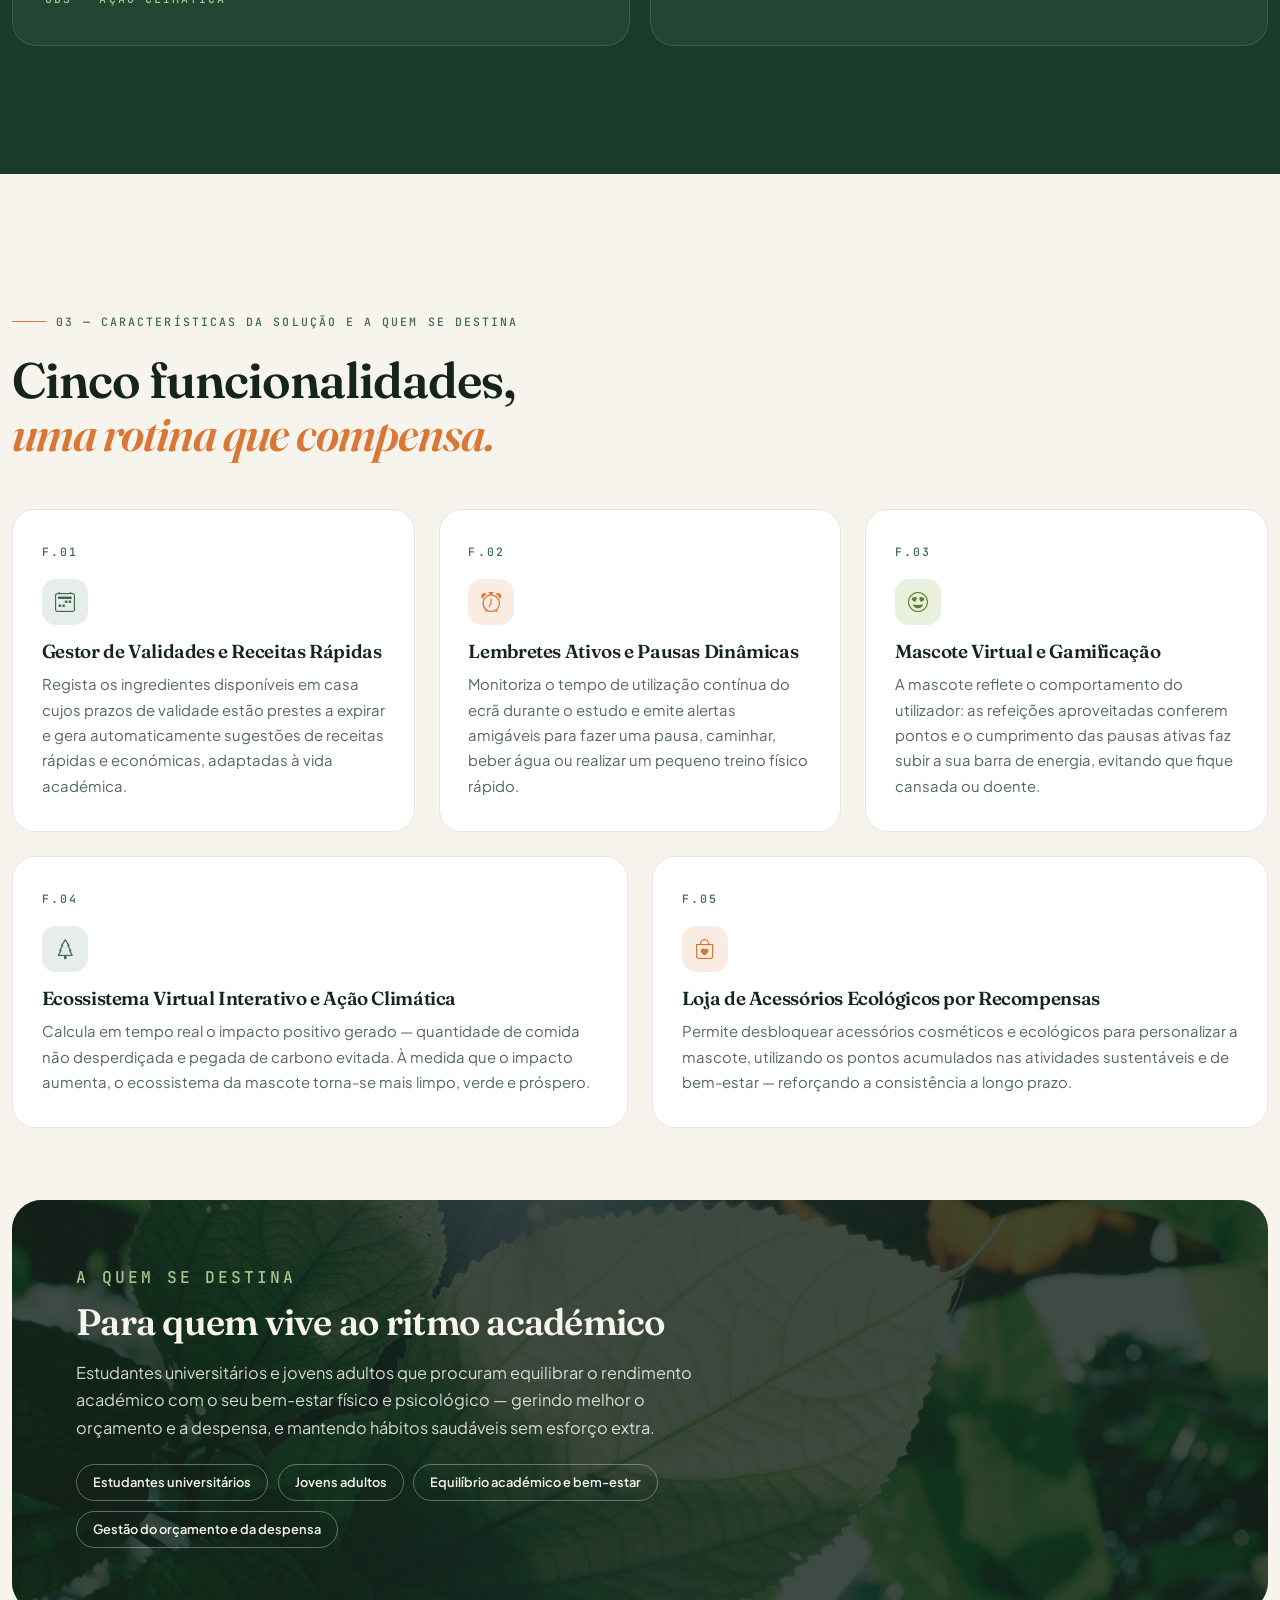
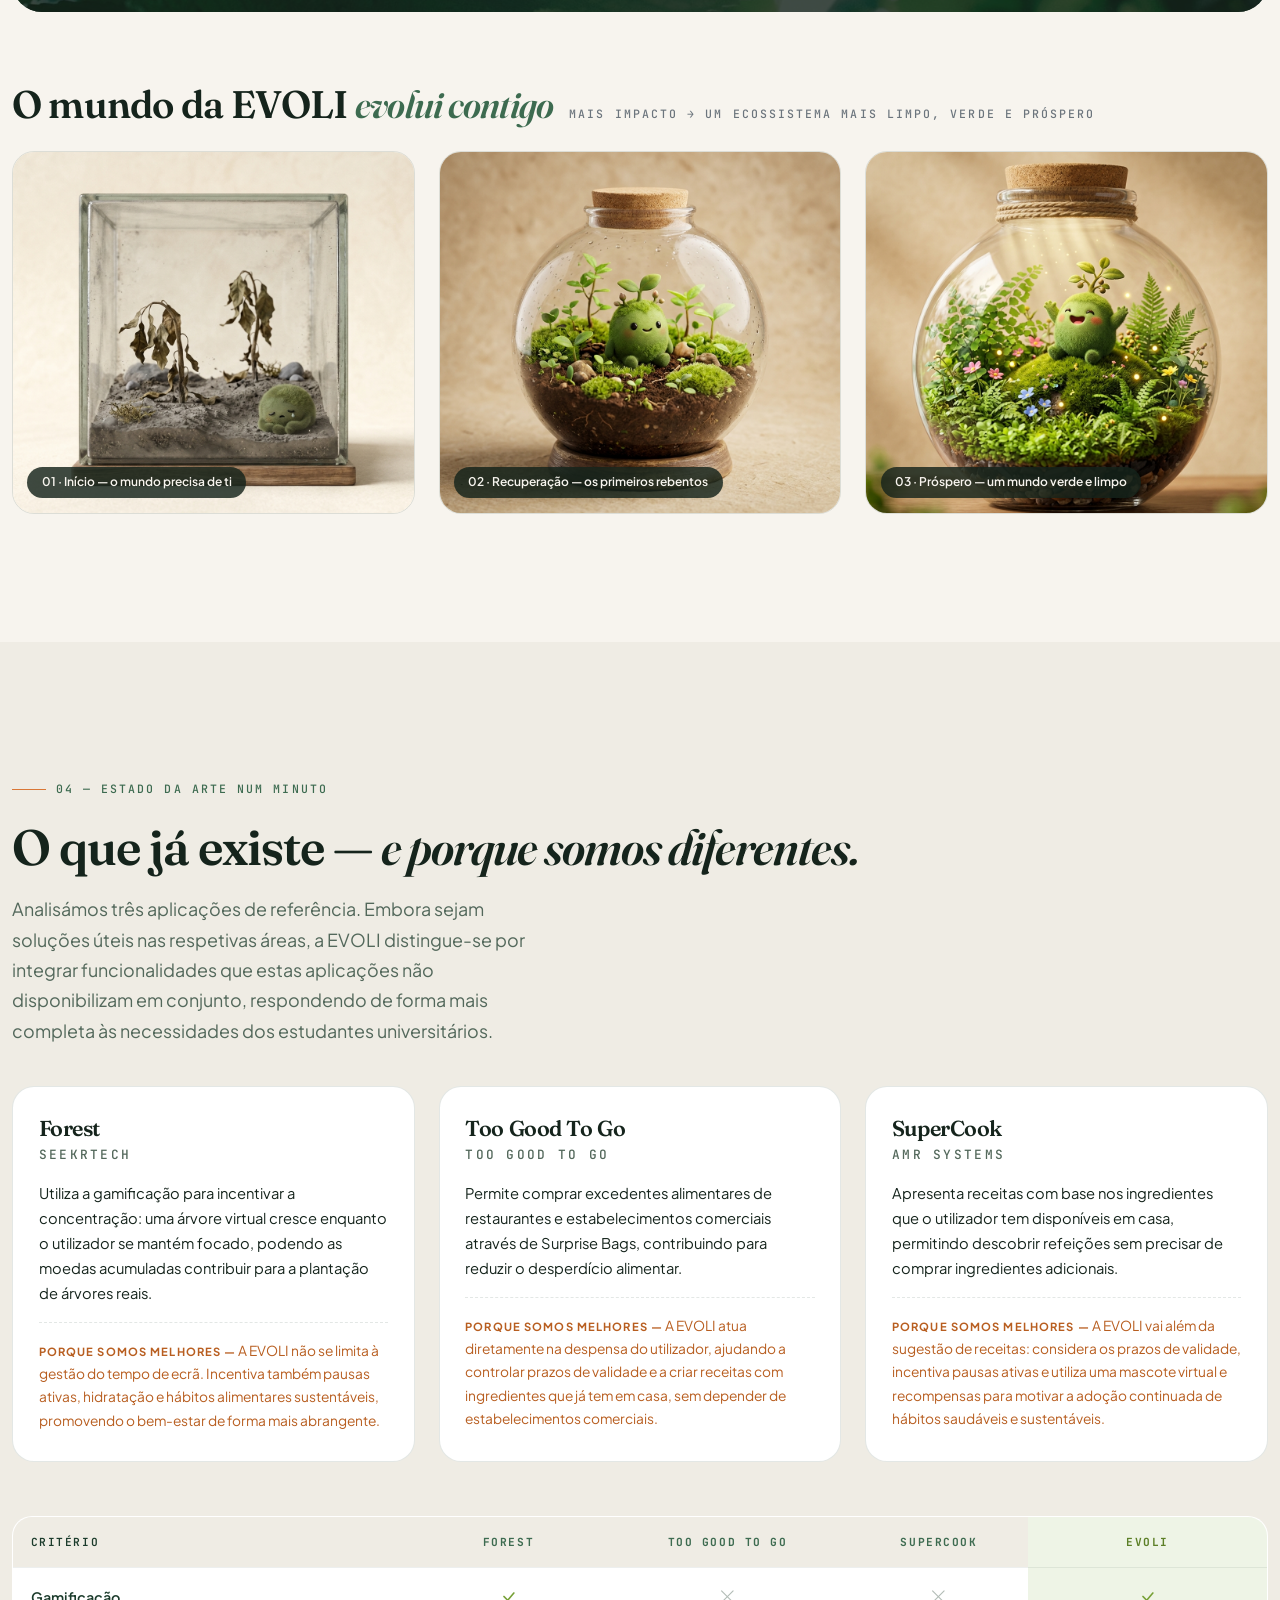
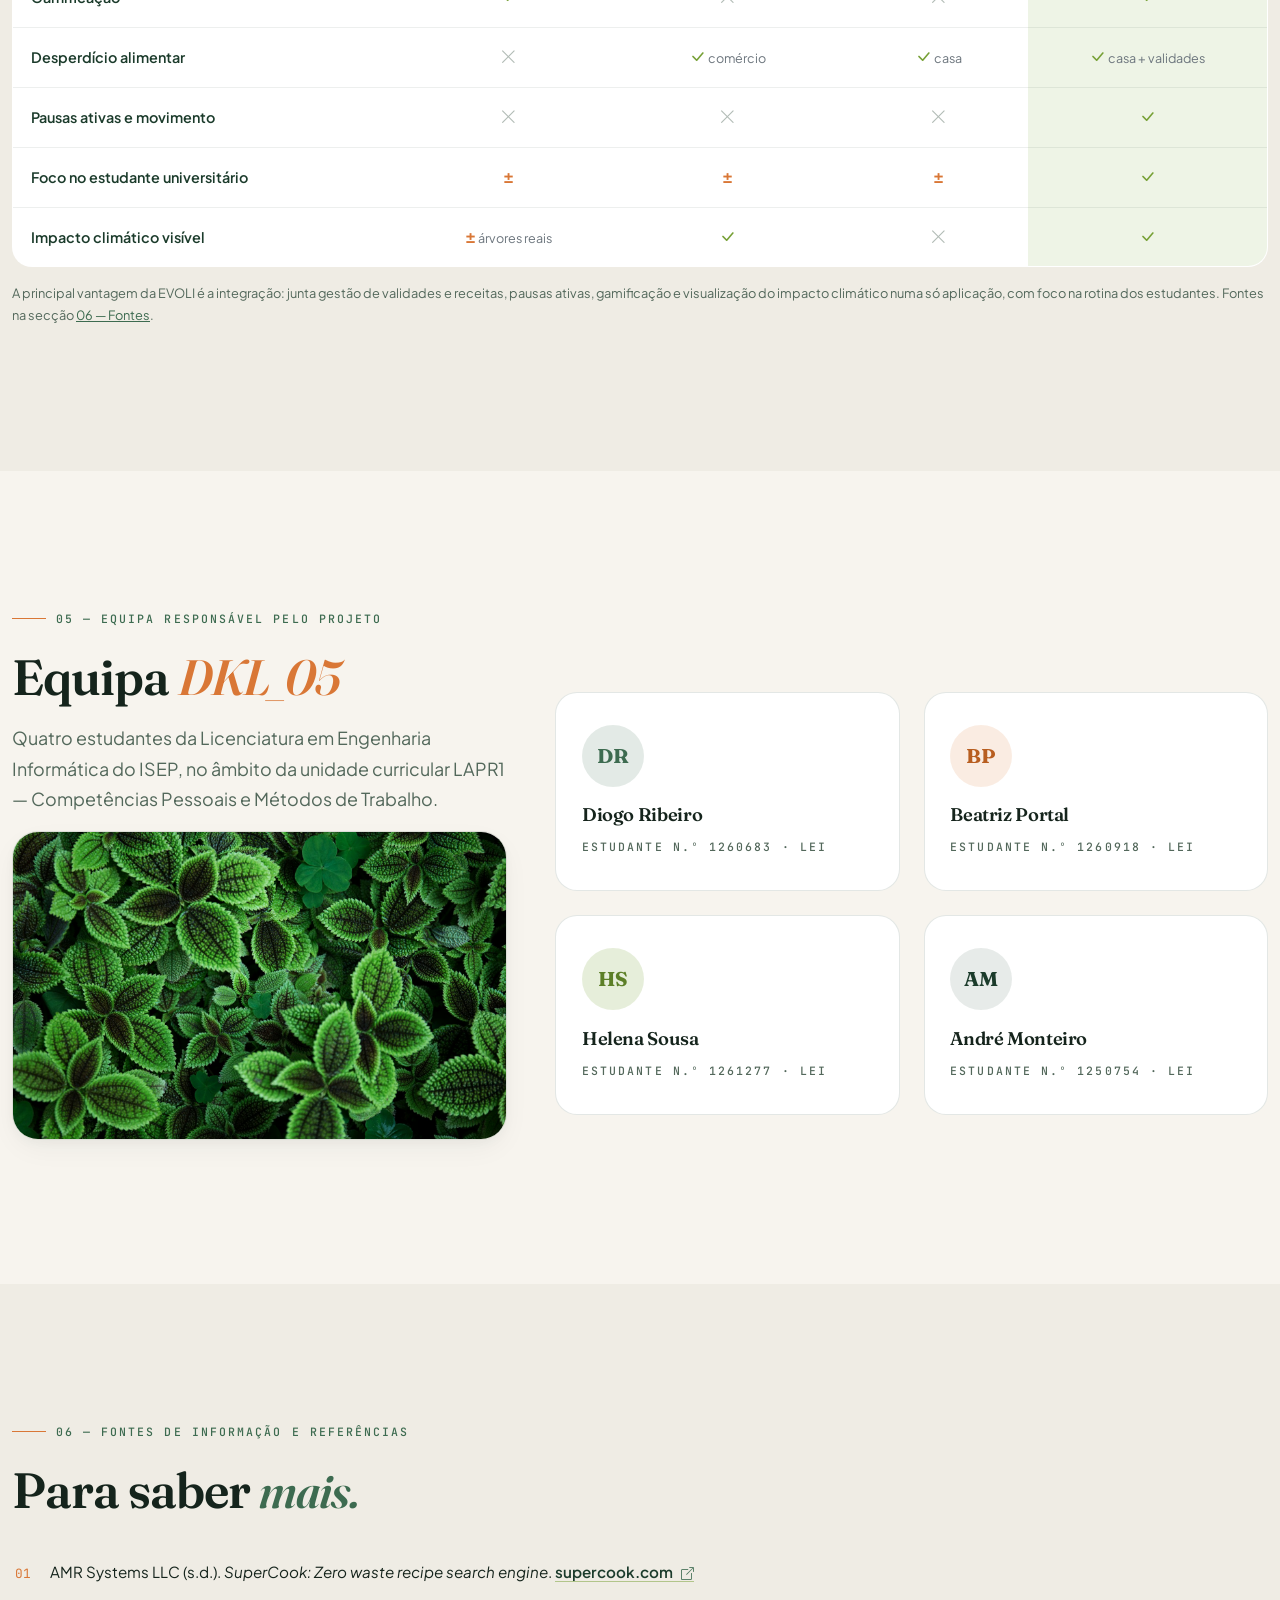
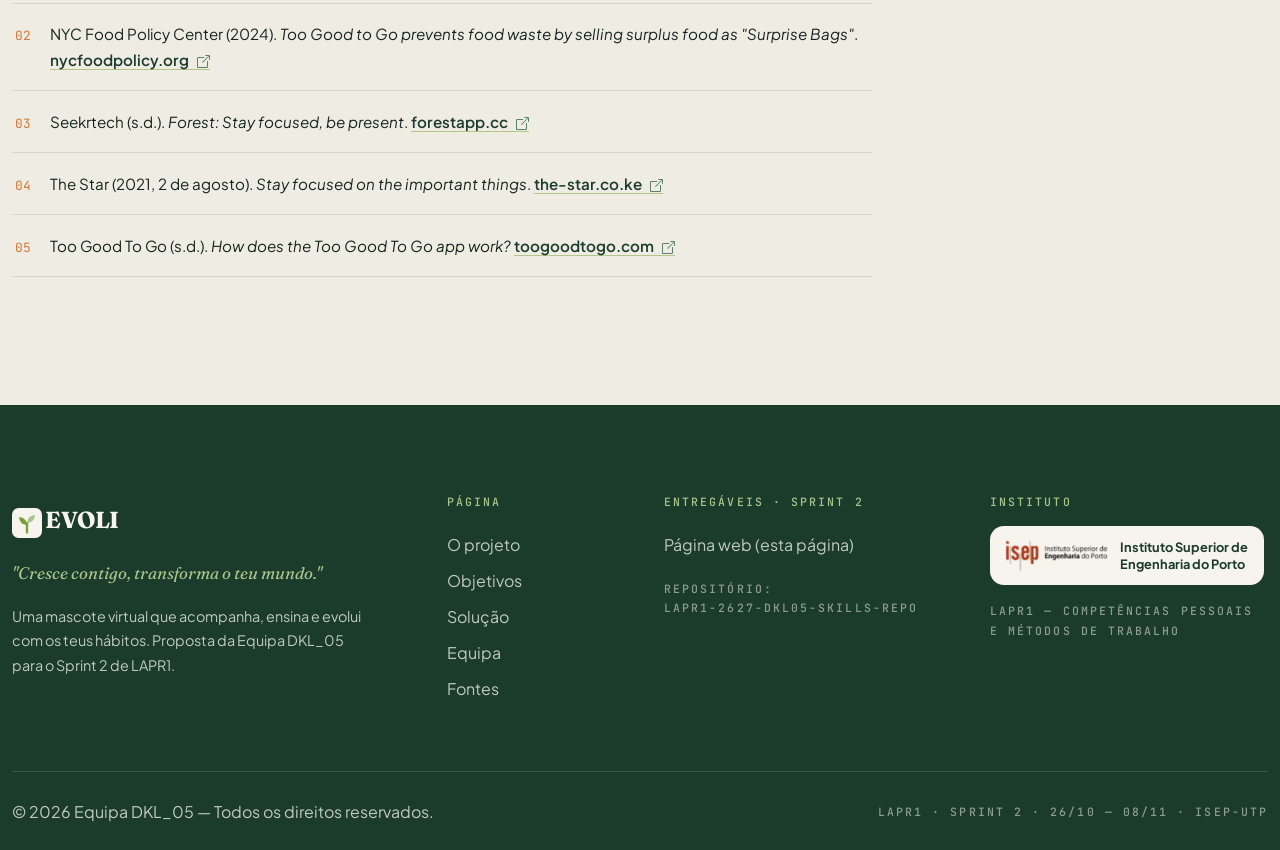
==== commit f953e94b: "Revise 'Estado da arte' section for clarity and detail Updated the 'Estado da arte' section to highl" ====
--- a/index.html
+++ b/index.html
@@ -317,95 +317,118 @@
     </section>
 
     <!-- ================= 04 ESTADO DA ARTE ================= -->
-    <section class="sec sec-oat" id="comparacao" aria-labelledby="comparacao-title">
-      <div class="container-xxl">
-        <p class="sec-label mono" data-reveal>04 — Estado da arte num minuto</p>
-        <h2 id="comparacao-title" data-reveal>O que já existe — <span class="it">e o que falta.</span></h2>
-        <p class="lead-sub" data-reveal data-reveal-delay="80" data-testid="sota-intro">
-          Analisámos três aplicações de referência. Cada uma resolve uma parte do problema;
-          nenhuma o resolve por inteiro.
-        </p>
-
-        <div class="row g-4 mt-2">
-          <div class="col-lg-4 col-md-6" data-reveal data-testid="sota-card-forest">
-            <div class="comp-card">
-              <h3 class="comp-name">Forest</h3>
-              <span class="comp-sub mono">Seekrtech</span>
-              <p>Gamificação para reduzir o tempo de ecrã: plantas uma árvore virtual que cresce enquanto te manténs focado; as moedas podem ser trocadas por árvores reais.</p>
-              <div class="comp-gap" data-testid="sota-gap-forest"><strong>O que falta —</strong> foca-se apenas no tempo de ecrã: sem movimento físico nem atenção à alimentação.</div>
-            </div>
-          </div>
-          <div class="col-lg-4 col-md-6" data-reveal data-reveal-delay="90" data-testid="sota-card-tgtg">
-            <div class="comp-card">
-              <h3 class="comp-name">Too Good To Go</h3>
-              <span class="comp-sub mono">Too Good To Go</span>
-              <p>Compra excedentes alimentares de padarias e restaurantes em "Surprise Bags" com desconto, evitando que vá tudo para o lixo.</p>
-              <div class="comp-gap" data-testid="sota-gap-tgtg"><strong>O que falta —</strong> foca-se na comida do comércio: não ajuda a aproveitar o que já tens em casa.</div>
-            </div>
-          </div>
-          <div class="col-lg-4 col-md-6" data-reveal data-reveal-delay="180" data-testid="sota-card-supercook">
-            <div class="comp-card">
-              <h3 class="comp-name">SuperCook</h3>
-              <span class="comp-sub mono">AMR Systems</span>
-              <p>Receitas feitas apenas com os ingredientes que já tens em casa, a partir de uma lista de mais de 2000 opções e mais de 11 milhões de receitas.</p>
-              <div class="comp-gap" data-testid="sota-gap-supercook"><strong>O que falta —</strong> sem prazos de validade, sem recompensas, sem estímulo ao movimento ou às pausas.</div>
-            </div>
-          </div>
-        </div>
-
-        <div class="matrix-wrap" data-reveal>
-          <table class="matrix" data-testid="sota-matrix">
-            <thead>
-              <tr>
-                <th scope="col">Critério</th>
-                <th scope="col">Forest</th>
-                <th scope="col">Too Good To Go</th>
-                <th scope="col">SuperCook</th>
-                <th scope="col" class="col-evoli">EVOLI</th>
-              </tr>
-            </thead>
-            <tbody>
-              <tr data-testid="matrix-row-gamification">
-                <td>Gamificação</td>
-                <td><span class="mk mk-yes"><i class="bi bi-check-lg"></i></span></td>
-                <td><span class="mk mk-no"><i class="bi bi-x-lg"></i></span></td>
-                <td><span class="mk mk-no"><i class="bi bi-x-lg"></i></span></td>
-                <td class="col-evoli"><span class="mk mk-yes"><i class="bi bi-check-lg"></i></span></td>
-              </tr>
-              <tr data-testid="matrix-row-waste">
-                <td>Desperdício alimentar</td>
-                <td><span class="mk mk-no"><i class="bi bi-x-lg"></i></span></td>
-                <td><span class="mk mk-yes"><i class="bi bi-check-lg"></i></span> <small class="text-secondary">comércio</small></td>
-                <td><span class="mk mk-yes"><i class="bi bi-check-lg"></i></span> <small class="text-secondary">casa</small></td>
-                <td class="col-evoli"><span class="mk mk-yes"><i class="bi bi-check-lg"></i></span> <small class="text-secondary">casa</small></td>
-              </tr>
-              <tr data-testid="matrix-row-breaks">
-                <td>Pausas ativas e movimento</td>
-                <td><span class="mk mk-no"><i class="bi bi-x-lg"></i></span></td>
-                <td><span class="mk mk-no"><i class="bi bi-x-lg"></i></span></td>
-                <td><span class="mk mk-no"><i class="bi bi-x-lg"></i></span></td>
-                <td class="col-evoli"><span class="mk mk-yes"><i class="bi bi-check-lg"></i></span></td>
-              </tr>
-              <tr data-testid="matrix-row-student">
-                <td>Foco no estudante universitário</td>
-                <td><span class="mk mk-part">±</span></td>
-                <td><span class="mk mk-part">±</span></td>
-                <td><span class="mk mk-part">±</span></td>
-                <td class="col-evoli"><span class="mk mk-yes"><i class="bi bi-check-lg"></i></span></td>
-              </tr>
-              <tr data-testid="matrix-row-climate">
-                <td>Impacto climático visível</td>
-                <td><span class="mk mk-part">±</span> <small class="text-secondary">árvores reais</small></td>
-                <td><span class="mk mk-yes"><i class="bi bi-check-lg"></i></span></td>
-                <td><span class="mk mk-no"><i class="bi bi-x-lg"></i></span></td>
-                <td class="col-evoli"><span class="mk mk-yes"><i class="bi bi-check-lg"></i></span></td>
-              </tr>
-            </tbody>
-          </table>
-          <p class="matrix-note" data-testid="sota-matrix-note">Análise completa e fontes na secção <a href="#fontes" class="sage">06 — Fontes</a>.</p>
-        </div>
-      </div>
-    </section>
+    
+<section class="sec sec-oat" id="comparacao" aria-labelledby="comparacao-title">
+  <div class="container-xxl">
+    <p class="sec-label mono" data-reveal>04 — Estado da arte num minuto</p>
+    <h2 id="comparacao-title" data-reveal>O que já existe — <span class="it">e porque somos diferentes.</span></h2>
+    <p class="lead-sub" data-reveal data-reveal-delay="80" data-testid="sota-intro">
+      Analisámos três aplicações de referência. Embora sejam soluções úteis nas respetivas áreas,
+      a EVOLI distingue-se por integrar funcionalidades que estas aplicações não disponibilizam
+      em conjunto, respondendo de forma mais completa às necessidades dos estudantes universitários.
+    </p>
+
+    <div class="row g-4 mt-2">
+      <div class="col-lg-4 col-md-6" data-reveal data-testid="sota-card-forest">
+        <div class="comp-card">
+          <h3 class="comp-name">Forest</h3>
+          <span class="comp-sub mono">Seekrtech</span>
+          <p>Utiliza a gamificação para incentivar a concentração: uma árvore virtual cresce enquanto o utilizador se mantém focado, podendo as moedas acumuladas contribuir para a plantação de árvores reais.</p>
+          <div class="comp-gap" data-testid="sota-gap-forest">
+            <strong>Porque somos melhores —</strong>
+            A EVOLI não se limita à gestão do tempo de ecrã. Incentiva também pausas ativas,
+            hidratação e hábitos alimentares sustentáveis, promovendo o bem-estar de forma mais abrangente.
+          </div>
+        </div>
+      </div>
+
+      <div class="col-lg-4 col-md-6" data-reveal data-reveal-delay="90" data-testid="sota-card-tgtg">
+        <div class="comp-card">
+          <h3 class="comp-name">Too Good To Go</h3>
+          <span class="comp-sub mono">Too Good To Go</span>
+          <p>Permite comprar excedentes alimentares de restaurantes e estabelecimentos comerciais através de Surprise Bags, contribuindo para reduzir o desperdício alimentar.</p>
+          <div class="comp-gap" data-testid="sota-gap-tgtg">
+            <strong>Porque somos melhores —</strong>
+            A EVOLI atua diretamente na despensa do utilizador, ajudando a controlar prazos de validade
+            e a criar receitas com ingredientes que já tem em casa, sem depender de estabelecimentos comerciais.
+          </div>
+        </div>
+      </div>
+
+      <div class="col-lg-4 col-md-6" data-reveal data-reveal-delay="180" data-testid="sota-card-supercook">
+        <div class="comp-card">
+          <h3 class="comp-name">SuperCook</h3>
+          <span class="comp-sub mono">AMR Systems</span>
+          <p>Apresenta receitas com base nos ingredientes que o utilizador tem disponíveis em casa, permitindo descobrir refeições sem precisar de comprar ingredientes adicionais.</p>
+          <div class="comp-gap" data-testid="sota-gap-supercook">
+            <strong>Porque somos melhores —</strong>
+            A EVOLI vai além da sugestão de receitas: considera os prazos de validade,
+            incentiva pausas ativas e utiliza uma mascote virtual e recompensas para motivar
+            a adoção continuada de hábitos saudáveis e sustentáveis.
+          </div>
+        </div>
+      </div>
+    </div>
+
+    <div class="matrix-wrap" data-reveal>
+      <table class="matrix" data-testid="sota-matrix">
+        <thead>
+          <tr>
+            <th scope="col">Critério</th>
+            <th scope="col">Forest</th>
+            <th scope="col">Too Good To Go</th>
+            <th scope="col">SuperCook</th>
+            <th scope="col" class="col-evoli">EVOLI</th>
+          </tr>
+        </thead>
+        <tbody>
+          <tr data-testid="matrix-row-gamification">
+            <td>Gamificação</td>
+            <td><span class="mk mk-yes"><i class="bi bi-check-lg"></i></span></td>
+            <td><span class="mk mk-no"><i class="bi bi-x-lg"></i></span></td>
+            <td><span class="mk mk-no"><i class="bi bi-x-lg"></i></span></td>
+            <td class="col-evoli"><span class="mk mk-yes"><i class="bi bi-check-lg"></i></span></td>
+          </tr>
+          <tr data-testid="matrix-row-waste">
+            <td>Desperdício alimentar</td>
+            <td><span class="mk mk-no"><i class="bi bi-x-lg"></i></span></td>
+            <td><span class="mk mk-yes"><i class="bi bi-check-lg"></i></span> <small class="text-secondary">comércio</small></td>
+            <td><span class="mk mk-yes"><i class="bi bi-check-lg"></i></span> <small class="text-secondary">casa</small></td>
+            <td class="col-evoli"><span class="mk mk-yes"><i class="bi bi-check-lg"></i></span> <small class="text-secondary">casa + validades</small></td>
+          </tr>
+          <tr data-testid="matrix-row-breaks">
+            <td>Pausas ativas e movimento</td>
+            <td><span class="mk mk-no"><i class="bi bi-x-lg"></i></span></td>
+            <td><span class="mk mk-no"><i class="bi bi-x-lg"></i></span></td>
+            <td><span class="mk mk-no"><i class="bi bi-x-lg"></i></span></td>
+            <td class="col-evoli"><span class="mk mk-yes"><i class="bi bi-check-lg"></i></span></td>
+          </tr>
+          <tr data-testid="matrix-row-student">
+            <td>Foco no estudante universitário</td>
+            <td><span class="mk mk-part">±</span></td>
+            <td><span class="mk mk-part">±</span></td>
+            <td><span class="mk mk-part">±</span></td>
+            <td class="col-evoli"><span class="mk mk-yes"><i class="bi bi-check-lg"></i></span></td>
+          </tr>
+          <tr data-testid="matrix-row-climate">
+            <td>Impacto climático visível</td>
+            <td><span class="mk mk-part">±</span> <small class="text-secondary">árvores reais</small></td>
+            <td><span class="mk mk-yes"><i class="bi bi-check-lg"></i></span></td>
+            <td><span class="mk mk-no"><i class="bi bi-x-lg"></i></span></td>
+            <td class="col-evoli"><span class="mk mk-yes"><i class="bi bi-check-lg"></i></span></td>
+          </tr>
+        </tbody>
+      </table>
+      <p class="matrix-note" data-testid="sota-matrix-note">
+        A principal vantagem da EVOLI é a integração: junta gestão de validades e receitas,
+        pausas ativas, gamificação e visualização do impacto climático numa só aplicação,
+        com foco na rotina dos estudantes.
+        Fontes na secção <a href="#fontes" class="sage">06 — Fontes</a>.
+      </p>
+    </div>
+  </div>
+</section>
+
 
     <!-- ================= 05 EQUIPA ================= -->
     <section class="sec" id="equipa" aria-labelledby="equipa-title">
--- a/assets/css/style.css
+++ b/assets/css/style.css
@@ -0,0 +1,411 @@
+/* EVOLI — Equipa DKL_05 · ISEP · LAPR1 (Sprint 2)
+   Página web estática: HTML5 + Bootstrap 5 + CSS próprio */
+
+:root {
+  --ink: #15241C;
+  --pine: #1B3B2B;
+  --pine-2: #234634;
+  --sage: #3D6B50;
+  --lime: #76A035;
+  --lime-soft: #A9C58B;
+  --terra: #D97736;
+  --terra-dark: #B85E20;
+  --linen: #F7F4EE;
+  --oat: #EFECE4;
+  --cream: #F2EFE6;
+  --muted: #53685B;
+  --line: rgba(27, 59, 43, 0.12);
+  --shadow-soft: 0 10px 30px -5px rgba(27, 59, 43, 0.06), 0 4px 12px -2px rgba(27, 59, 43, 0.04);
+  --shadow-hover: 0 20px 40px -15px rgba(217, 119, 54, 0.18);
+  --ease-out: cubic-bezier(0.16, 1, 0.3, 1);
+  --font-display: "Fraunces", Georgia, serif;
+  --font-body: "Plus Jakarta Sans", "Segoe UI", sans-serif;
+  --font-mono: "JetBrains Mono", "Courier New", monospace;
+}
+
+* { -webkit-tap-highlight-color: transparent; }
+
+html { scroll-behavior: smooth; }
+html, body { overflow-x: clip; }
+html.lenis, html.lenis body { height: auto; }
+.lenis.lenis-smooth { scroll-behavior: auto !important; }
+
+body {
+  margin: 0;
+  background: var(--linen);
+  color: var(--ink);
+  font-family: var(--font-body);
+  font-size: 1rem;
+  line-height: 1.7;
+  overflow-x: hidden;
+}
+
+::selection { background: var(--lime); color: var(--ink); }
+
+::-webkit-scrollbar { width: 10px; }
+::-webkit-scrollbar-track { background: var(--linen); }
+::-webkit-scrollbar-thumb { background: var(--sage); border-radius: 8px; border: 2px solid var(--linen); }
+
+img { max-width: 100%; }
+
+/* ---------- utilitários ---------- */
+.mono {
+  font-family: var(--font-mono);
+  font-size: 0.72rem;
+  font-weight: 500;
+  letter-spacing: 0.18em;
+  text-transform: uppercase;
+}
+.sec { padding: clamp(72px, 10vw, 140px) 0; position: relative; }
+.sec-label {
+  display: inline-flex; align-items: center; gap: 0.6rem;
+  color: var(--sage); margin-bottom: 1.4rem;
+}
+.sec-label::before {
+  content: ""; width: 34px; height: 1px; background: var(--terra); display: inline-block;
+}
+h1, h2, h3, .display-font { font-family: var(--font-display); letter-spacing: -0.02em; }
+h2 { font-size: clamp(2rem, 4.2vw, 3.1rem); font-weight: 600; line-height: 1.08; margin-bottom: 1.2rem; }
+h3 { font-weight: 600; }
+.lead-sub { font-size: clamp(1.02rem, 1.4vw, 1.2rem); color: var(--muted); max-width: 34rem; }
+.terra { color: var(--terra); }
+.sage { color: var(--sage); }
+.it { font-style: italic; font-variation-settings: "opsz" 144; }
+
+/* grão de papel */
+.noise {
+  position: fixed; inset: 0; z-index: 2000; pointer-events: none; opacity: 0.05;
+  background-image: url("data:image/svg+xml,%3Csvg xmlns='http://www.w3.org/2000/svg' width='160' height='160'%3E%3Cfilter id='n'%3E%3CfeTurbulence type='fractalNoise' baseFrequency='0.9' numOctaves='2'/%3E%3C/filter%3E%3Crect width='160' height='160' filter='url(%23n)' opacity='0.6'/%3E%3C/svg%3E");
+}
+
+/* ---------- botões ---------- */
+.btn-terra, .btn-ghost {
+  display: inline-flex; align-items: center; gap: 0.55rem;
+  border-radius: 999px; padding: 0.95rem 1.7rem;
+  font-weight: 700; font-size: 0.95rem; text-decoration: none;
+  transition: transform 0.35s var(--ease-out), box-shadow 0.35s var(--ease-out), background-color 0.25s ease, color 0.25s ease, border-color 0.25s ease;
+  border: 1px solid transparent;
+}
+.btn-terra { background: var(--terra); color: #FFF7EE; box-shadow: 0 12px 24px -12px rgba(217, 119, 54, 0.55); }
+.btn-terra:hover { background: var(--terra-dark); color: #FFF7EE; transform: translateY(-3px); box-shadow: 0 18px 30px -12px rgba(217, 119, 54, 0.65); }
+.btn-terra .bi { transition: transform 0.35s var(--ease-out); }
+.btn-terra:hover .bi { transform: translateX(4px); }
+.btn-ghost { border-color: rgba(27, 59, 43, 0.25); color: var(--pine); background: transparent; }
+.btn-ghost:hover { background: #fff; color: var(--pine); border-color: rgba(27, 59, 43, 0.4); transform: translateY(-3px); box-shadow: var(--shadow-soft); }
+.btn-cream { background: var(--linen); color: var(--pine); border: 1px solid rgba(247, 244, 238, 0.25); }
+.btn-cream:hover { background: #fff; color: var(--pine); transform: translateY(-3px); }
+
+/* ---------- header ---------- */
+.nav-glass {
+  position: fixed; top: 0; left: 0; right: 0; z-index: 1030;
+  background: rgba(247, 244, 238, 0.86);
+  -webkit-backdrop-filter: blur(16px) saturate(180%);
+  backdrop-filter: blur(16px) saturate(180%);
+  border-bottom: 1px solid rgba(27, 59, 43, 0.08);
+  transition: box-shadow 0.3s ease;
+}
+.nav-glass.scrolled { box-shadow: 0 12px 30px -18px rgba(21, 36, 28, 0.35); }
+.navbar { padding-top: 0.9rem; padding-bottom: 0.9rem; }
+.brand { display: flex; align-items: center; gap: 0.7rem; text-decoration: none; }
+.brand-word { font-family: var(--font-display); font-weight: 700; font-size: 1.45rem; color: var(--pine); letter-spacing: -0.02em; }
+.brand-chip { color: var(--muted); border-left: 1px solid var(--line); padding-left: 0.7rem; }
+.nav-link-page {
+  color: var(--ink); text-decoration: none; font-weight: 600; font-size: 0.92rem;
+  position: relative; padding: 0.3rem 0;
+}
+.nav-link-page::after {
+  content: ""; position: absolute; left: 0; bottom: -2px; height: 2px; width: 100%;
+  background: var(--lime); transform: scaleX(0); transform-origin: right;
+  transition: transform 0.35s var(--ease-out);
+}
+.nav-link-page:hover::after { transform: scaleX(1); transform-origin: left; }
+.isep-badge { height: 34px; width: auto; mix-blend-mode: multiply; }
+.btn-nav { padding: 0.6rem 1.3rem; font-size: 0.88rem; }
+.navbar-toggler { border: 1px solid var(--line); border-radius: 12px; padding: 0.45rem 0.6rem; }
+.navbar-toggler:focus { box-shadow: none; border-color: var(--sage); }
+.mobile-cta { padding: 0.7rem 1.4rem; font-size: 0.9rem; }
+
+/* ---------- hero ---------- */
+.hero { padding-top: clamp(120px, 16vh, 170px); padding-bottom: clamp(48px, 6vw, 90px); position: relative; overflow: hidden; }
+.hero-bg-leaf {
+  position: absolute; z-index: -1; opacity: 0.09; right: -6%; top: 8%;
+  font-size: 22rem; color: var(--sage); pointer-events: none;
+}
+.eyebrow-mono {
+  display: inline-flex; align-items: center; gap: 0.6rem;
+  color: var(--sage); margin-bottom: 1.6rem;
+}
+.eyebrow-mono .bi { color: var(--lime); font-size: 0.95rem; }
+.hero-title {
+  font-size: clamp(2.9rem, 7vw, 5.6rem);
+  font-weight: 640; line-height: 1.0; letter-spacing: -0.03em;
+  font-variation-settings: "opsz" 144;
+  margin-bottom: 1.6rem;
+}
+.mask-line { display: block; overflow: hidden; padding-bottom: 0.08em; }
+.mask-line > span { display: block; transform: translateY(118%); animation: lineUp 1s var(--ease-out) forwards; }
+.mask-line:nth-child(2) > span { animation-delay: 0.12s; }
+.mask-line:nth-child(3) > span { animation-delay: 0.24s; }
+@keyframes lineUp { to { transform: translateY(0); } }
+.cta-row { display: flex; flex-wrap: wrap; gap: 0.9rem; margin-top: 2.2rem; }
+.ods-row { display: flex; flex-wrap: wrap; align-items: center; gap: 0.6rem; margin-top: 2.6rem; }
+.ods-row .mono { color: var(--muted); margin-right: 0.4rem; }
+.ods-pill {
+  border: 1px solid var(--line); border-radius: 999px; padding: 0.42rem 0.95rem;
+  font-size: 0.78rem; font-weight: 700; color: var(--pine); background: #fff;
+  transition: transform 0.3s var(--ease-out), background-color 0.3s ease, color 0.3s ease, border-color 0.3s ease;
+}
+.ods-pill:hover { background: var(--pine); color: var(--linen); border-color: var(--pine); transform: translateY(-2px); }
+
+.hero-visual { position: relative; display: flex; justify-content: center; }
+.blob {
+  position: relative; width: min(460px, 92%); aspect-ratio: 1 / 1.02;
+  background: #EDE8DC; border: 1px solid var(--line);
+  border-radius: 58% 42% 45% 55% / 55% 48% 52% 45%;
+  display: flex; align-items: center; justify-content: center;
+  animation: blobMorph 14s ease-in-out infinite alternate;
+}
+@keyframes blobMorph {
+  from { border-radius: 58% 42% 45% 55% / 55% 48% 52% 45%; }
+  to { border-radius: 45% 55% 52% 48% / 48% 55% 45% 52%; }
+}
+.blob::after {
+  content: ""; position: absolute; inset: 4.5%;
+  border: 1.5px dashed rgba(61, 107, 80, 0.35);
+  border-radius: inherit; animation: spin 40s linear infinite;
+}
+@keyframes spin { to { transform: rotate(360deg); } }
+.evoli-hero-img {
+  width: 82%;
+  animation: floatY 4.5s ease-in-out infinite alternate;
+}
+@keyframes floatY { from { transform: translateY(-8px); } to { transform: translateY(10px); } }
+.chip-float {
+  position: absolute; display: inline-flex; align-items: center; gap: 0.5rem;
+  background: rgba(255, 255, 255, 0.92); border: 1px solid var(--line);
+  -webkit-backdrop-filter: blur(10px); backdrop-filter: blur(10px);
+  border-radius: 999px; padding: 0.55rem 1rem; font-size: 0.78rem; font-weight: 700;
+  box-shadow: var(--shadow-soft); white-space: nowrap;
+  animation: floatY 5.5s ease-in-out infinite alternate;
+}
+.chip-float .bi { font-size: 0.95rem; }
+.chip-1 { top: 4%; right: -2%; color: var(--sage); animation-delay: 0.6s; }
+.chip-2 { left: -6%; top: 42%; color: var(--terra); animation-delay: 1.4s; }
+.chip-3 { bottom: 7%; right: 6%; color: var(--pine); animation-delay: 2.2s; }
+.scroll-hint { display: inline-flex; align-items: center; gap: 0.7rem; color: var(--muted); margin-top: clamp(40px, 6vw, 72px); }
+.scroll-hint .bi { color: var(--lime); animation: nudge 1.8s ease-in-out infinite; }
+@keyframes nudge { 0%, 100% { transform: translateY(0); } 50% { transform: translateY(6px); } }
+
+/* ---------- marquee ---------- */
+.marquee {
+  background: var(--pine); color: var(--linen);
+  overflow: hidden; padding: 1.35rem 0; position: relative;
+}
+.marquee-track { display: flex; width: max-content; animation: marquee 46s linear infinite; }
+.marquee:hover .marquee-track { animation-play-state: paused; }
+.marquee-group { display: flex; align-items: center; gap: 2.6rem; padding-right: 2.6rem; }
+.marquee-item { font-family: var(--font-display); font-style: italic; font-size: 1.3rem; white-space: nowrap; }
+.marquee-star { color: var(--lime-soft); font-size: 0.9rem; }
+@keyframes marquee { to { transform: translateX(-50%); } }
+
+/* ---------- secção contexto ---------- */
+.arch { border-radius: 190px 190px 26px 26px; overflow: hidden; border: 1px solid var(--line); box-shadow: var(--shadow-soft); }
+.arch img { width: 100%; height: 100%; object-fit: cover; display: block; transition: transform 1.2s var(--ease-out); }
+.arch:hover img { transform: scale(1.04); }
+figcaption { font-size: 0.82rem; color: var(--muted); margin-top: 0.9rem; }
+.big-quote {
+  font-family: var(--font-display); font-size: clamp(1.5rem, 2.6vw, 2.1rem);
+  line-height: 1.25; letter-spacing: -0.01em; margin-bottom: 1.6rem;
+}
+.problem-grid { display: grid; grid-template-columns: repeat(3, 1fr); gap: 1.1rem; margin-top: 2.6rem; }
+.problem-card {
+  background: var(--oat); border: 1px solid var(--line); border-radius: 20px;
+  padding: 1.6rem 1.4rem; height: 100%;
+  transition: transform 0.4s var(--ease-out), box-shadow 0.4s var(--ease-out), background-color 0.3s ease;
+}
+.problem-card:hover { transform: translateY(-6px); box-shadow: var(--shadow-soft); background: #fff; }
+.icon-squircle {
+  width: 46px; height: 46px; border-radius: 14px; display: inline-flex;
+  align-items: center; justify-content: center; font-size: 1.25rem; margin-bottom: 1rem;
+}
+.is-sage { background: rgba(61, 107, 80, 0.12); color: var(--sage); }
+.is-terra { background: rgba(217, 119, 54, 0.14); color: var(--terra); }
+.is-lime { background: rgba(118, 160, 53, 0.16); color: #5C7F27; }
+.problem-card h3 { font-size: 1.12rem; margin-bottom: 0.5rem; }
+.problem-card p { color: var(--muted); font-size: 0.92rem; margin: 0; }
+
+/* ---------- objetivos (dark) ---------- */
+.sec-dark { background: var(--pine); color: #E9EFE3; }
+.sec-dark .sec-label { color: var(--lime-soft); }
+.sec-dark h2 { color: var(--linen); }
+.sec-dark .lead-sub { color: rgba(233, 239, 227, 0.72); }
+.obj-grid { display: grid; grid-template-columns: repeat(2, 1fr); gap: 1.3rem; }
+.obj-card {
+  background: var(--pine-2); border: 1px solid rgba(233, 239, 227, 0.12);
+  border-radius: 24px; padding: 2.2rem 2rem; height: 100%; position: relative; overflow: hidden;
+  transition: transform 0.4s var(--ease-out), border-color 0.3s ease, background-color 0.3s ease;
+}
+.obj-card:hover { transform: translateY(-6px); border-color: rgba(169, 197, 139, 0.45); }
+.obj-num {
+  position: absolute; top: 1.2rem; right: 1.6rem;
+  font-family: var(--font-display); font-style: italic; font-size: 3.4rem;
+  color: rgba(233, 239, 227, 0.14); line-height: 1;
+}
+.obj-card .icon-squircle { background: rgba(118, 160, 53, 0.18); color: var(--lime-soft); }
+.obj-card h3 { color: var(--linen); font-size: 1.3rem; margin-bottom: 0.6rem; }
+.obj-card p { color: rgba(233, 239, 227, 0.72); font-size: 0.95rem; margin: 0 0 1.1rem; }
+.obj-tag { color: var(--lime-soft); }
+
+/* ---------- solução ---------- */
+.feat-card {
+  background: #fff; border: 1px solid var(--line); border-radius: 22px;
+  padding: 2rem 1.8rem; height: 100%;
+  transition: transform 0.4s var(--ease-out), box-shadow 0.4s var(--ease-out);
+}
+.feat-card:hover { transform: translateY(-6px); box-shadow: var(--shadow-hover); }
+.feat-card h3 { font-size: 1.18rem; margin-bottom: 0.55rem; }
+.feat-card p { color: var(--muted); font-size: 0.93rem; margin: 0; }
+.feat-idx { color: var(--sage); display: block; margin-bottom: 1.1rem; }
+
+.destino {
+  position: relative; border-radius: 30px; overflow: hidden;
+  min-height: 380px; display: flex; align-items: center;
+  margin-top: 4.5rem; color: var(--linen);
+}
+.destino-bg { position: absolute; inset: 0; width: 100%; height: 100%; object-fit: cover; }
+.destino-overlay { position: absolute; inset: 0; background: rgba(21, 36, 28, 0.78); }
+.destino-inner { position: relative; padding: clamp(2.2rem, 5vw, 4.5rem); max-width: 760px; }
+.destino-inner h3 { font-size: clamp(1.6rem, 3vw, 2.3rem); margin-bottom: 0.9rem; }
+.destino-inner p { color: rgba(247, 244, 238, 0.85); font-size: 1.02rem; }
+.destino-chips { display: flex; flex-wrap: wrap; gap: 0.6rem; margin-top: 1.4rem; }
+.destino-chips span {
+  border: 1px solid rgba(247, 244, 238, 0.35); border-radius: 999px;
+  padding: 0.42rem 1rem; font-size: 0.8rem; font-weight: 600;
+}
+
+.eco-strip { margin-top: 4.5rem; }
+.eco-strip-title { display: flex; align-items: baseline; gap: 1rem; flex-wrap: wrap; margin-bottom: 1.6rem; }
+.eco-card { position: relative; border-radius: 22px; overflow: hidden; border: 1px solid var(--line); }
+.eco-card img { width: 100%; aspect-ratio: 1 / 0.9; object-fit: cover; display: block; transition: transform 1s var(--ease-out); }
+.eco-card:hover img { transform: scale(1.05); }
+.eco-card figcaption {
+  position: absolute; left: 0.9rem; bottom: 0.9rem; margin: 0;
+  background: rgba(21, 36, 28, 0.82); color: var(--linen);
+  border-radius: 999px; padding: 0.35rem 0.9rem; font-size: 0.75rem; font-weight: 600;
+}
+
+/* ---------- comparação ---------- */
+.comp-card {
+  background: #fff; border: 1px solid var(--line); border-radius: 22px;
+  padding: 1.8rem 1.6rem; height: 100%;
+  transition: transform 0.4s var(--ease-out), box-shadow 0.4s var(--ease-out);
+}
+.comp-card:hover { transform: translateY(-6px); box-shadow: var(--shadow-soft); }
+.comp-name { font-size: 1.35rem; margin-bottom: 0.15rem; }
+.comp-sub { color: var(--muted); font-size: 0.8rem; margin-bottom: 0.9rem; display: block; }
+.comp-card p { font-size: 0.92rem; color: var(--ink); }
+.comp-gap {
+  margin-top: 1rem; padding-top: 1rem; border-top: 1px dashed var(--line);
+  font-size: 0.86rem; color: var(--terra-dark);
+}
+.comp-gap strong { text-transform: uppercase; letter-spacing: 0.1em; font-size: 0.7rem; }
+
+.matrix-wrap { margin-top: 3.4rem; overflow-x: auto; }
+.matrix { width: 100%; border-collapse: collapse; min-width: 640px; background: #fff; border: 1px solid var(--line); border-radius: 20px; overflow: hidden; }
+.matrix th, .matrix td { padding: 0.95rem 1.1rem; border-bottom: 1px solid rgba(27, 59, 43, 0.08); font-size: 0.9rem; text-align: center; }
+.matrix th { font-family: var(--font-mono); font-size: 0.7rem; letter-spacing: 0.14em; text-transform: uppercase; color: var(--sage); background: var(--oat); }
+.matrix td:first-child, .matrix th:first-child { text-align: left; font-weight: 600; color: var(--pine); }
+.matrix tr:last-child td { border-bottom: 0; }
+.matrix .col-evoli { background: rgba(118, 160, 53, 0.12); }
+.matrix th.col-evoli { color: #5C7F27; }
+.mk { font-size: 1.05rem; font-weight: 800; }
+.mk-yes { color: var(--lime); }
+.mk-no { color: rgba(83, 104, 91, 0.45); }
+.mk-part { color: var(--terra); font-weight: 700; }
+.matrix-note { font-size: 0.8rem; color: var(--muted); margin-top: 1rem; }
+
+/* ---------- equipa ---------- */
+.team-card {
+  background: #fff; border: 1px solid var(--line); border-radius: 22px;
+  padding: 2rem 1.6rem; height: 100%; text-align: left;
+  transition: transform 0.4s var(--ease-out), box-shadow 0.4s var(--ease-out);
+}
+.team-card:hover { transform: translateY(-6px); box-shadow: var(--shadow-soft); }
+.monogram {
+  width: 62px; height: 62px; border-radius: 50%;
+  display: flex; align-items: center; justify-content: center;
+  font-family: var(--font-display); font-weight: 700; font-size: 1.25rem;
+  margin-bottom: 1.1rem;
+}
+.mg-1 { background: rgba(61, 107, 80, 0.14); color: var(--sage); }
+.mg-2 { background: rgba(217, 119, 54, 0.14); color: var(--terra-dark); }
+.mg-3 { background: rgba(118, 160, 53, 0.18); color: #5C7F27; }
+.mg-4 { background: rgba(27, 59, 43, 0.1); color: var(--pine); }
+.team-card h3 { font-size: 1.15rem; margin-bottom: 0.3rem; }
+.team-card .mono { color: var(--muted); }
+
+/* ---------- fontes ---------- */
+.sec-oat { background: var(--oat); }
+.ref-list { list-style: none; counter-reset: ref; padding: 0; margin: 0; max-width: 860px; }
+.ref-list li {
+  counter-increment: ref; display: flex; gap: 1.2rem; align-items: baseline;
+  padding: 1.1rem 0.2rem; border-bottom: 1px solid var(--line); font-size: 0.95rem;
+}
+.ref-list li::before {
+  content: counter(ref, decimal-leading-zero); font-family: var(--font-mono);
+  color: var(--terra); font-size: 0.8rem;
+}
+.ref-list a { color: var(--pine); font-weight: 600; text-decoration: none; border-bottom: 1.5px solid rgba(118, 160, 53, 0.5); transition: border-color 0.25s ease, color 0.25s ease; }
+.ref-list a:hover { color: var(--sage); border-color: var(--sage); }
+.ref-list .bi { font-size: 0.8rem; color: var(--sage); margin-left: 0.3rem; }
+.proto-cta-box {
+  background: var(--pine); color: var(--linen); border-radius: 26px;
+  padding: clamp(2rem, 4vw, 3.2rem); margin-top: 3.2rem;
+  display: flex; flex-wrap: wrap; align-items: center; justify-content: space-between; gap: 1.6rem;
+}
+.proto-cta-box h3 { color: var(--linen); font-size: clamp(1.4rem, 2.4vw, 1.9rem); margin: 0 0 0.4rem; }
+.proto-cta-box p { color: rgba(233, 239, 227, 0.75); margin: 0; font-size: 0.95rem; }
+
+/* ---------- footer ---------- */
+.footer { background: var(--pine); color: rgba(233, 239, 227, 0.8); padding: clamp(56px, 7vw, 90px) 0 0; }
+.footer .brand-word { color: var(--linen); }
+.footer h4 { font-family: var(--font-mono); font-size: 0.72rem; letter-spacing: 0.18em; text-transform: uppercase; color: var(--lime-soft); margin-bottom: 1.1rem; }
+.footer a { color: rgba(233, 239, 227, 0.8); text-decoration: none; display: block; padding: 0.28rem 0; transition: color 0.25s ease, transform 0.3s var(--ease-out); }
+.footer a:hover { color: var(--linen); transform: translateX(4px); }
+.footer-tagline { font-family: var(--font-display); font-style: italic; font-size: 1.05rem; color: var(--lime-soft); }
+.isep-foot { background: var(--linen); border-radius: 14px; padding: 0.8rem 1rem; display: inline-flex; align-items: center; gap: 0.8rem; }
+.isep-foot img { height: 30px; mix-blend-mode: multiply; }
+.isep-foot span { color: var(--pine); font-size: 0.8rem; font-weight: 700; line-height: 1.3; }
+.foot-bottom {
+  border-top: 1px solid rgba(233, 239, 227, 0.14); margin-top: clamp(40px, 6vw, 64px);
+  padding: 1.6rem 0; display: flex; flex-wrap: wrap; gap: 1rem; justify-content: space-between; align-items: center;
+}
+.foot-bottom .mono { color: rgba(233, 239, 227, 0.55); }
+
+/* ---------- reveal ---------- */
+[data-reveal] { opacity: 0; transform: translateY(30px); transition: opacity 0.8s ease, transform 0.8s var(--ease-out); }
+[data-reveal].in-view { opacity: 1; transform: none; }
+
+/* ---------- responsivo ---------- */
+@media (max-width: 991.98px) {
+  .hero { padding-top: 120px; }
+  .hero-visual { margin-top: 1rem; }
+  .blob { width: min(400px, 88%); }
+  .chip-2 { left: 0; }
+  .problem-grid { grid-template-columns: 1fr; }
+  .obj-grid { grid-template-columns: 1fr; }
+}
+@media (max-width: 575.98px) {
+  .blob { width: 100%; }
+  .chip-1 { right: 0; }
+  .chip-float { padding: 0.45rem 0.8rem; font-size: 0.7rem; }
+  .cta-row .btn-terra, .cta-row .btn-ghost { width: 100%; justify-content: center; }
+  .brand-word { font-size: 1.05rem; }
+  .btn-nav { padding: 0.5rem 0.95rem; font-size: 0.8rem; }
+}
+
+@media (prefers-reduced-motion: reduce) {
+  *, *::before, *::after { animation: none !important; transition: none !important; }
+  html { scroll-behavior: auto; }
+  [data-reveal] { opacity: 1; transform: none; }
+}
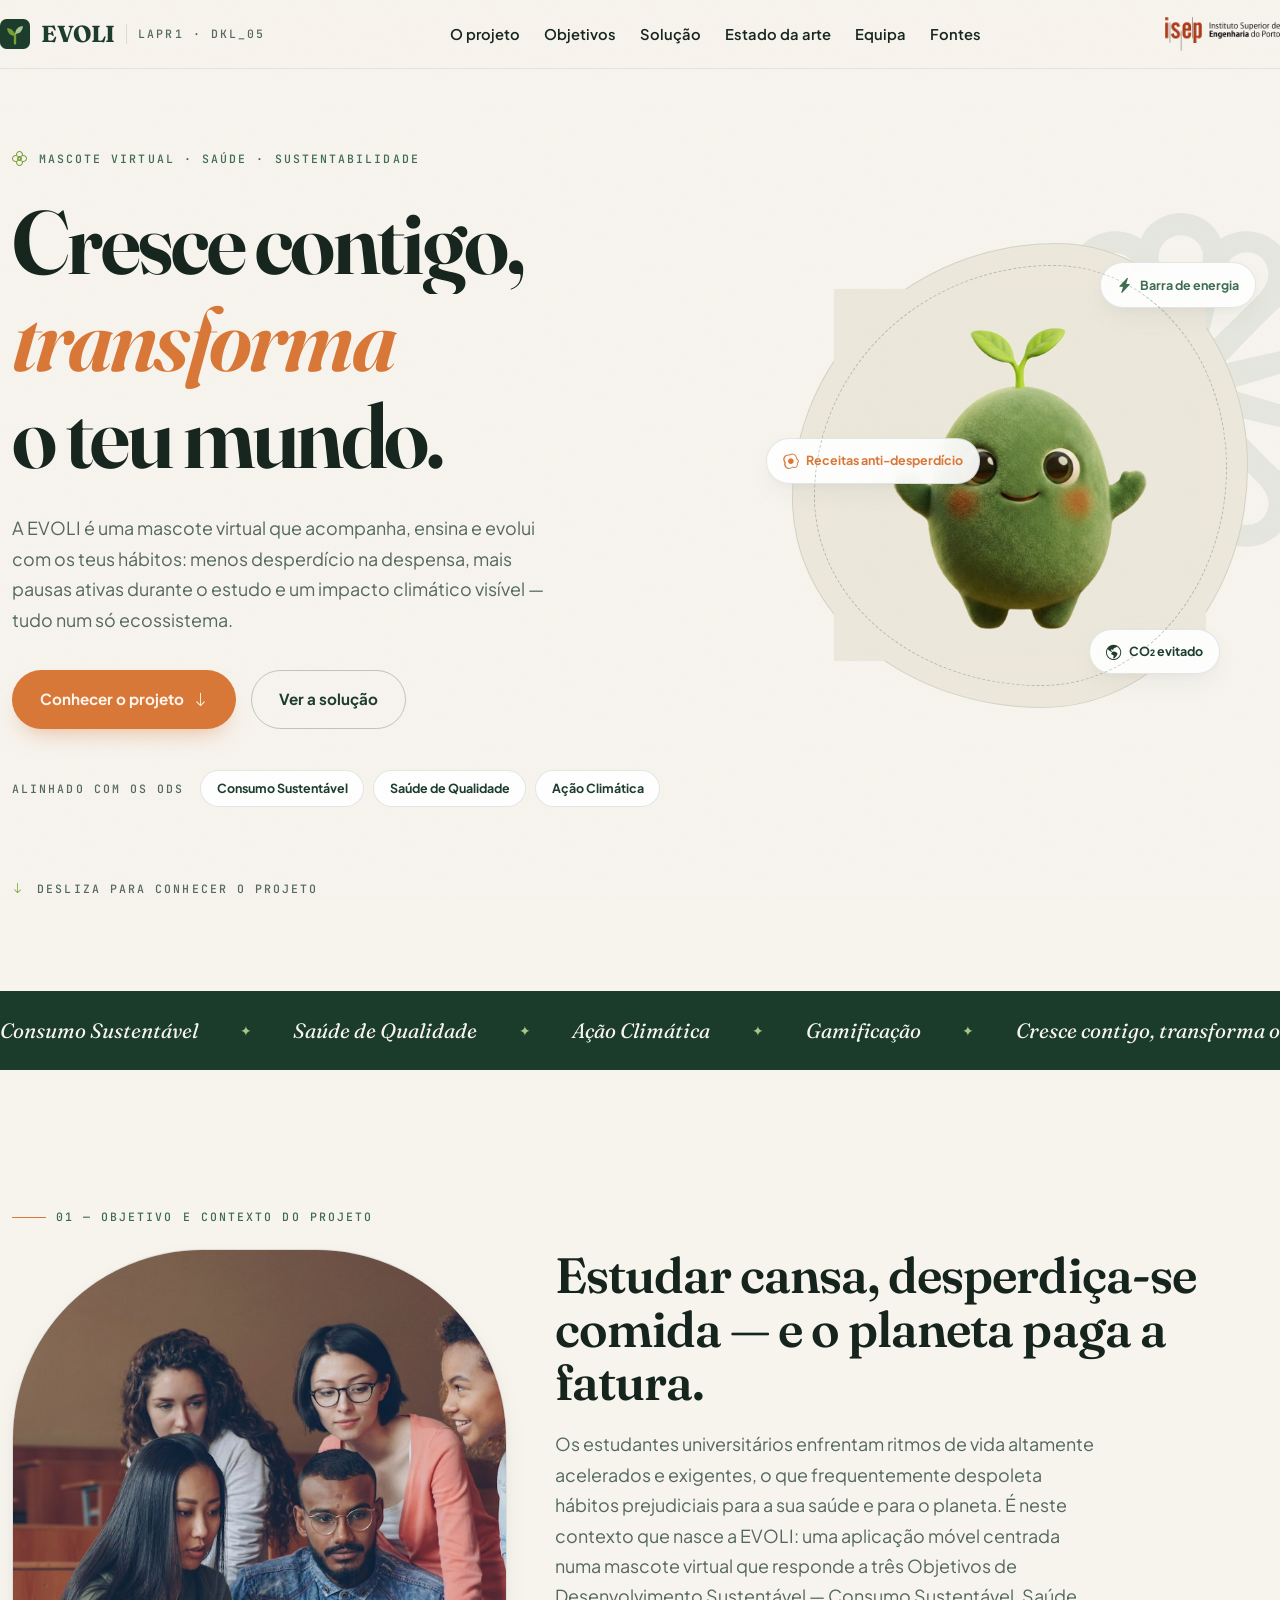
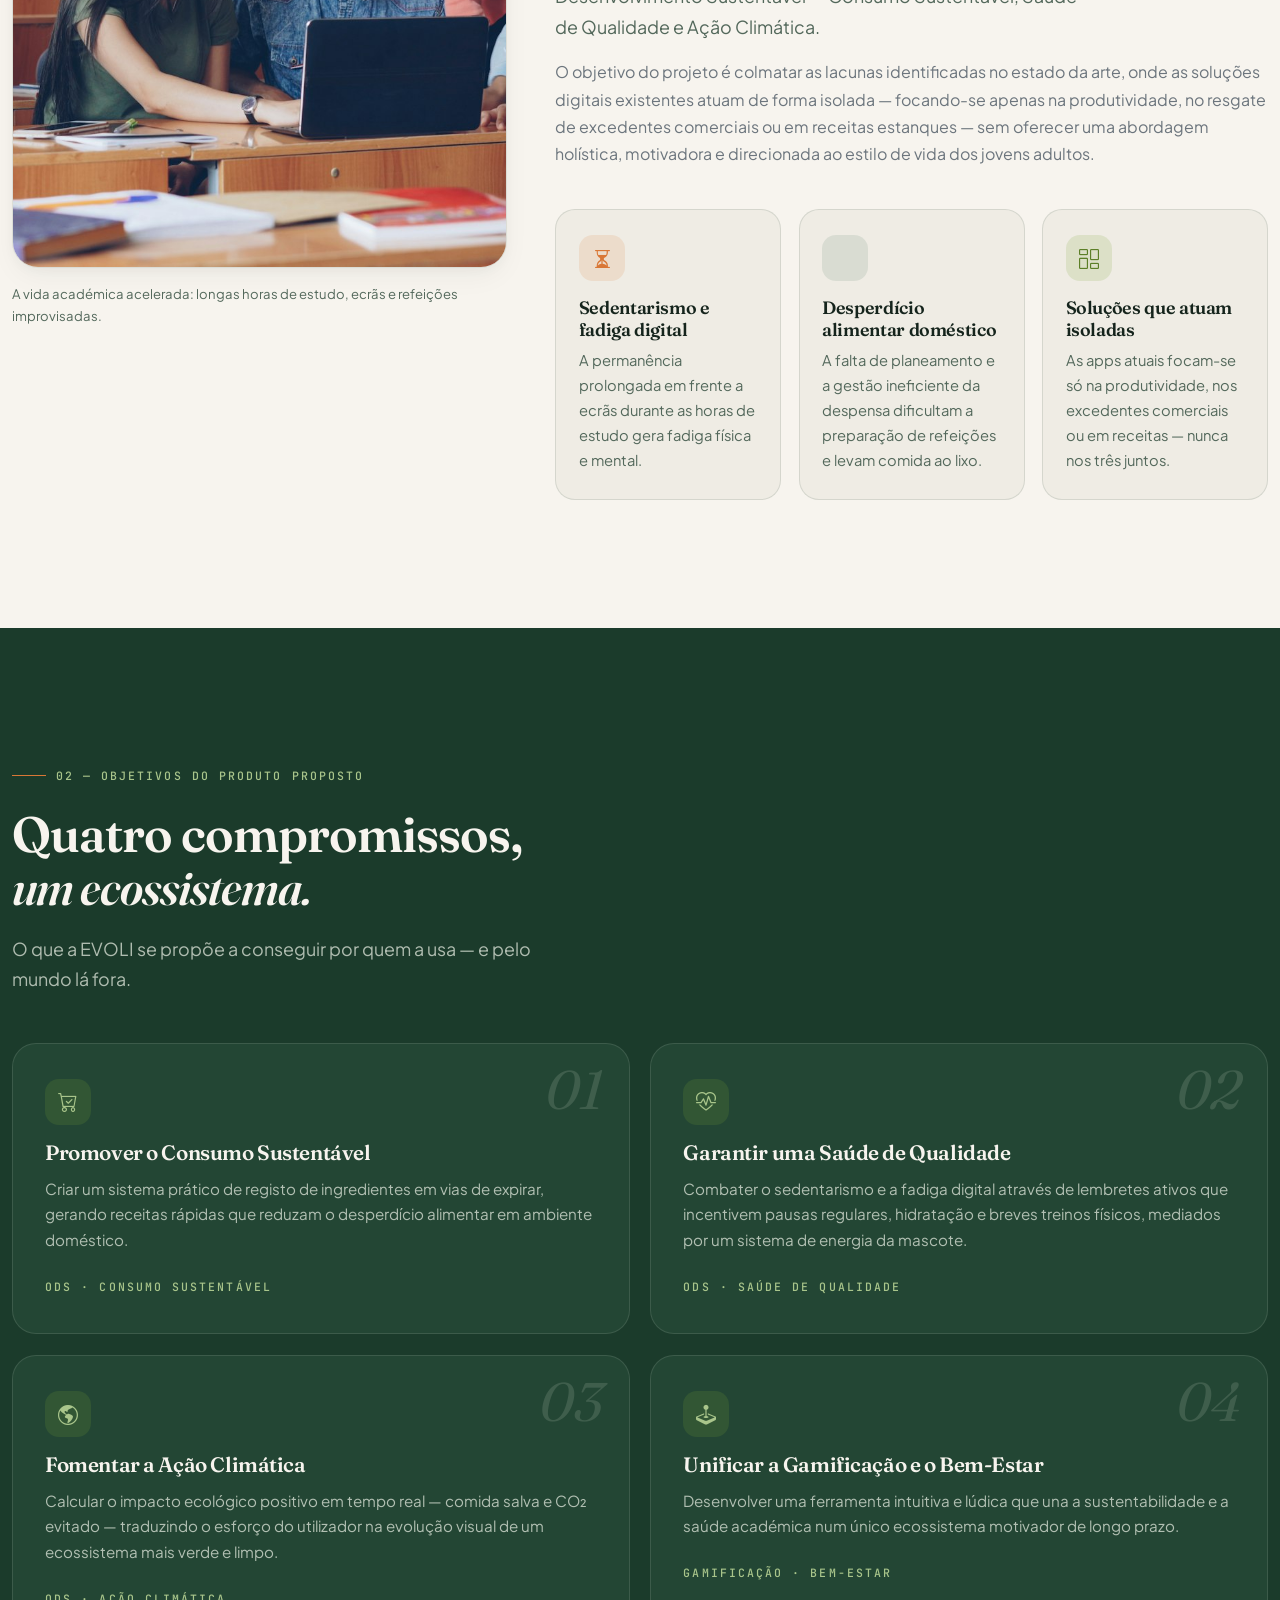
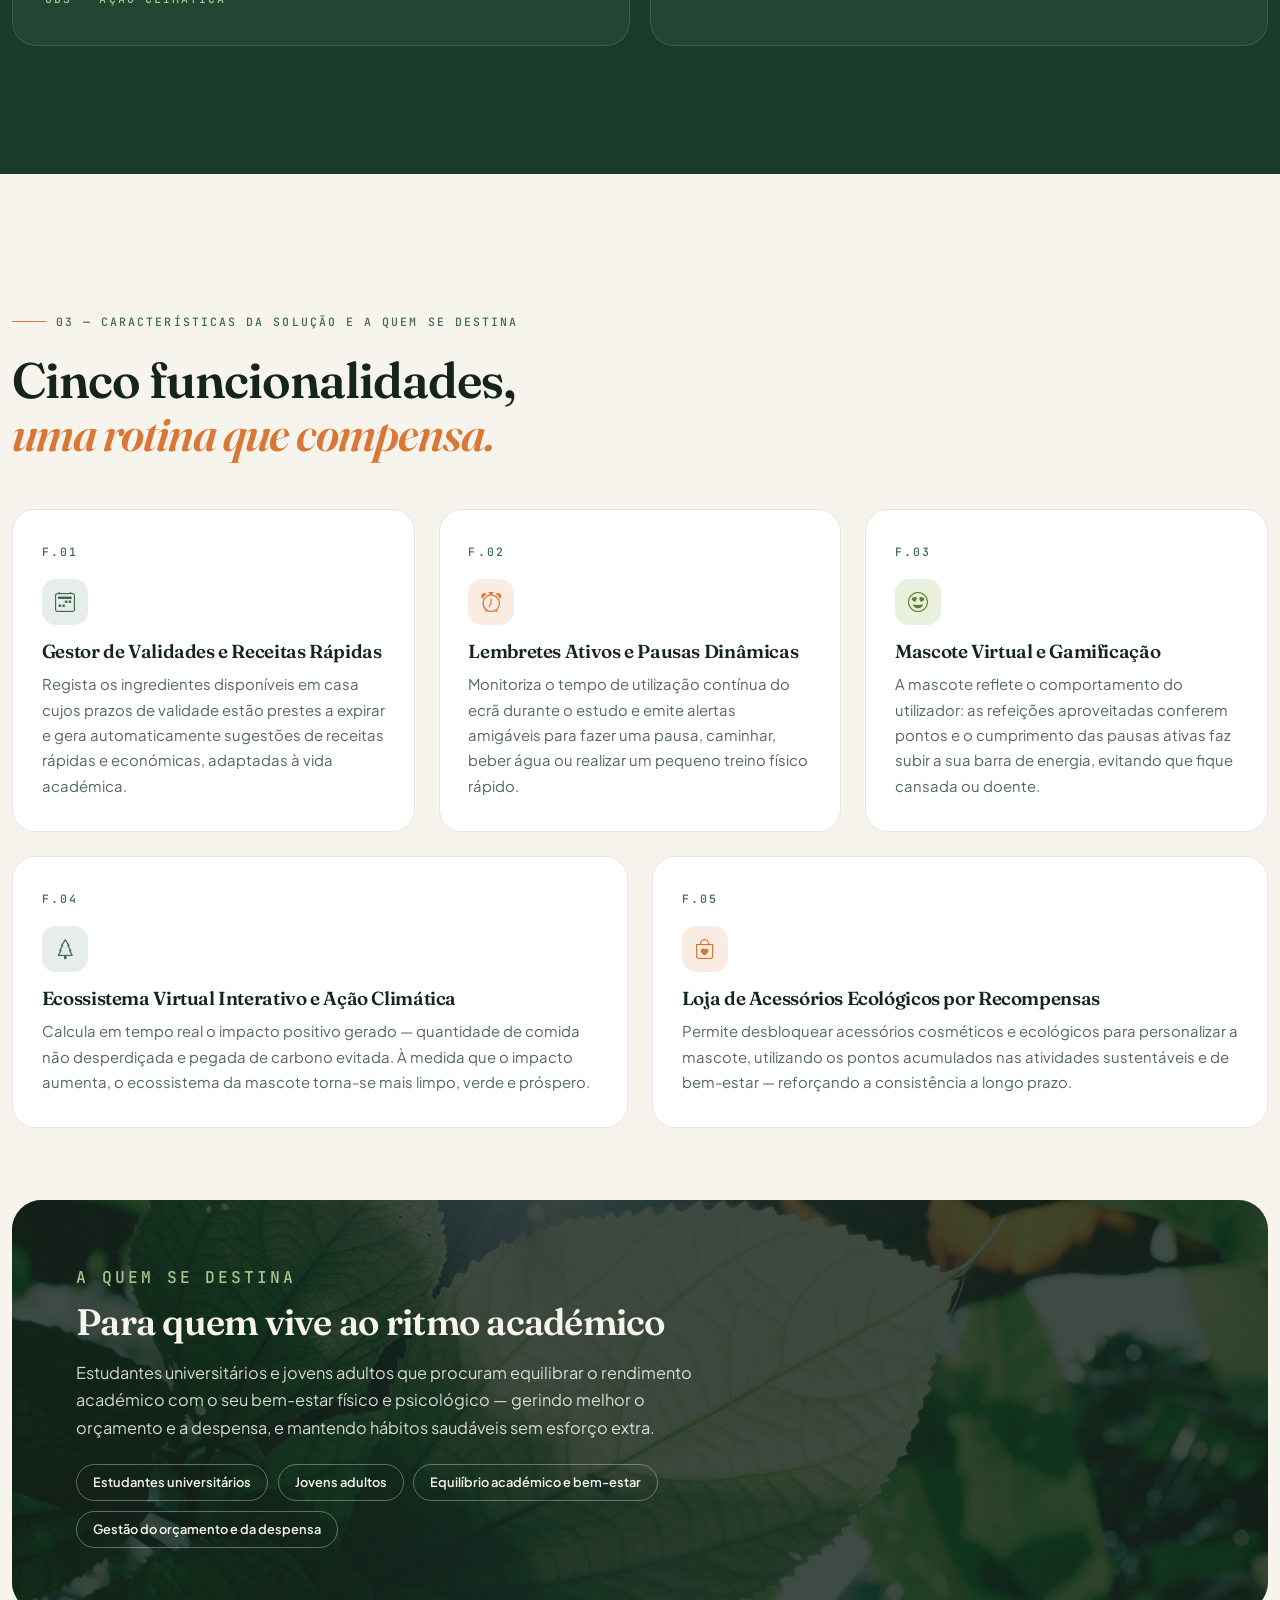
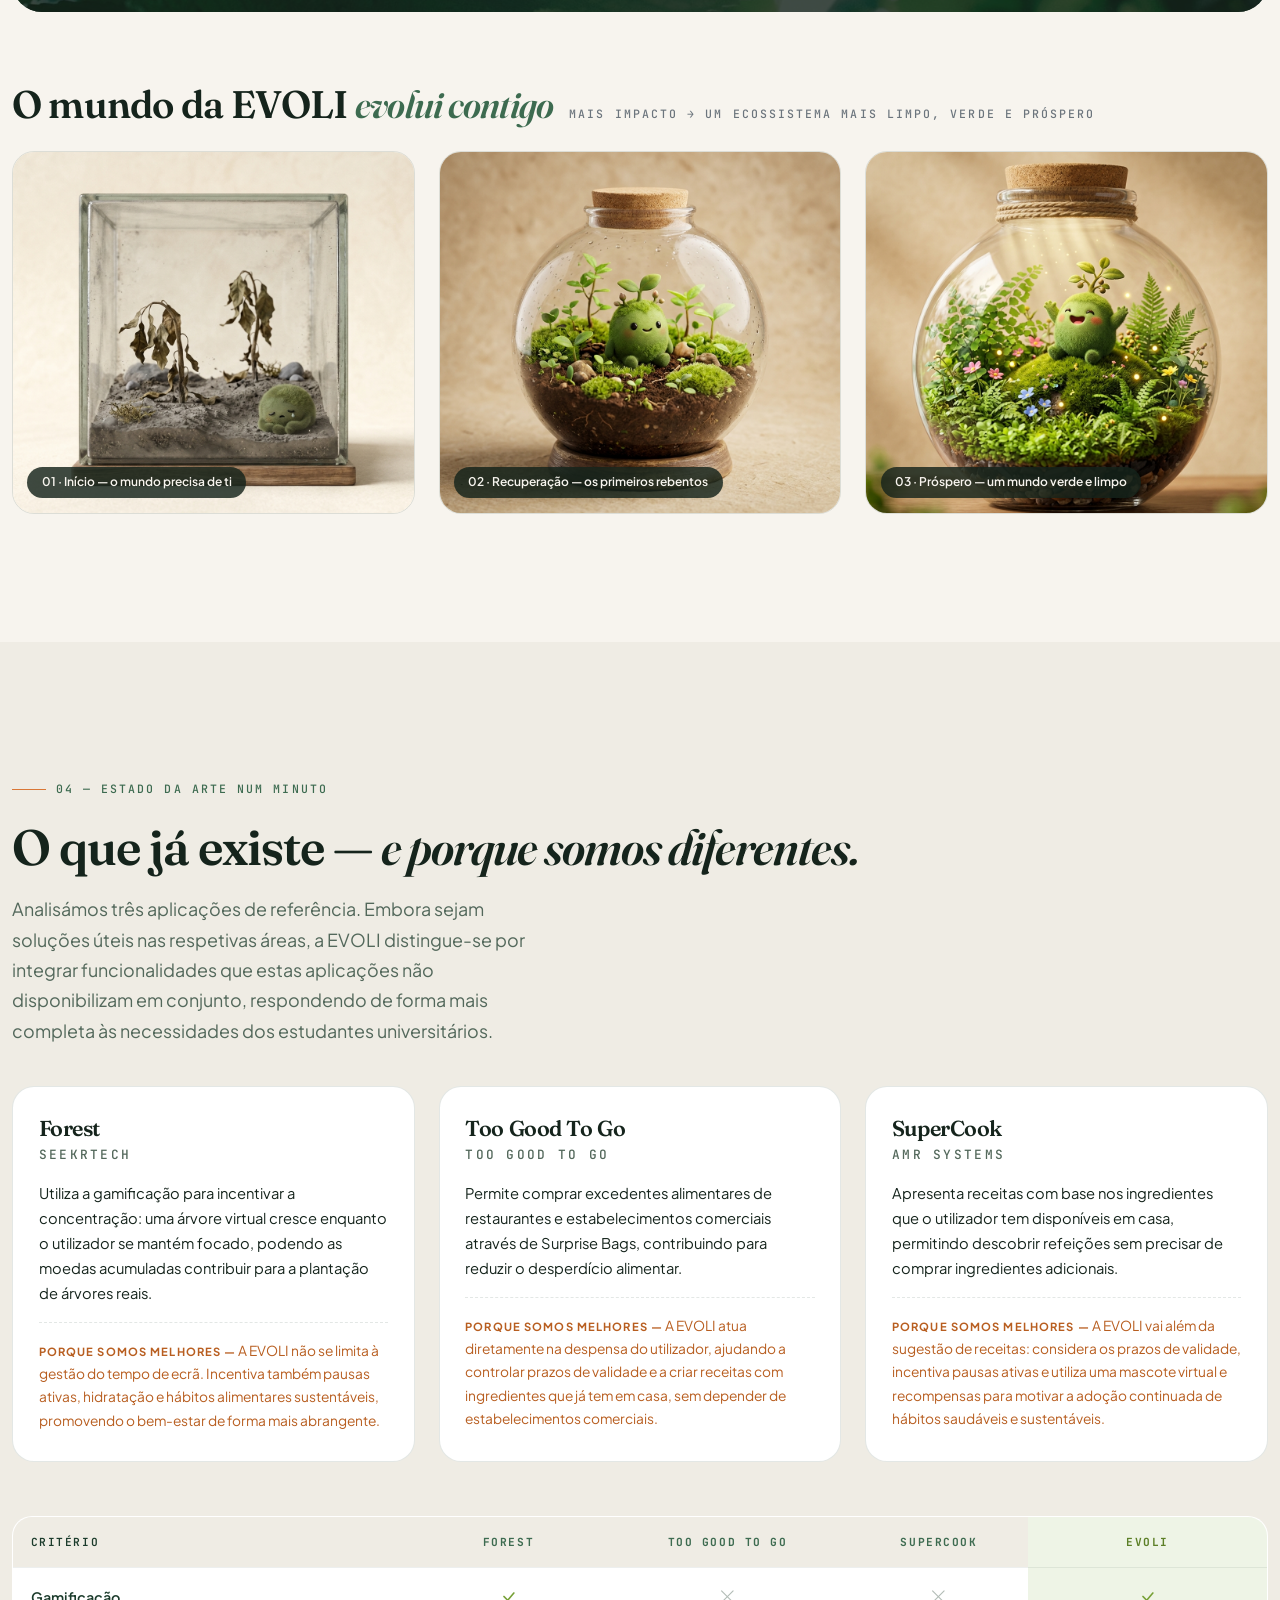
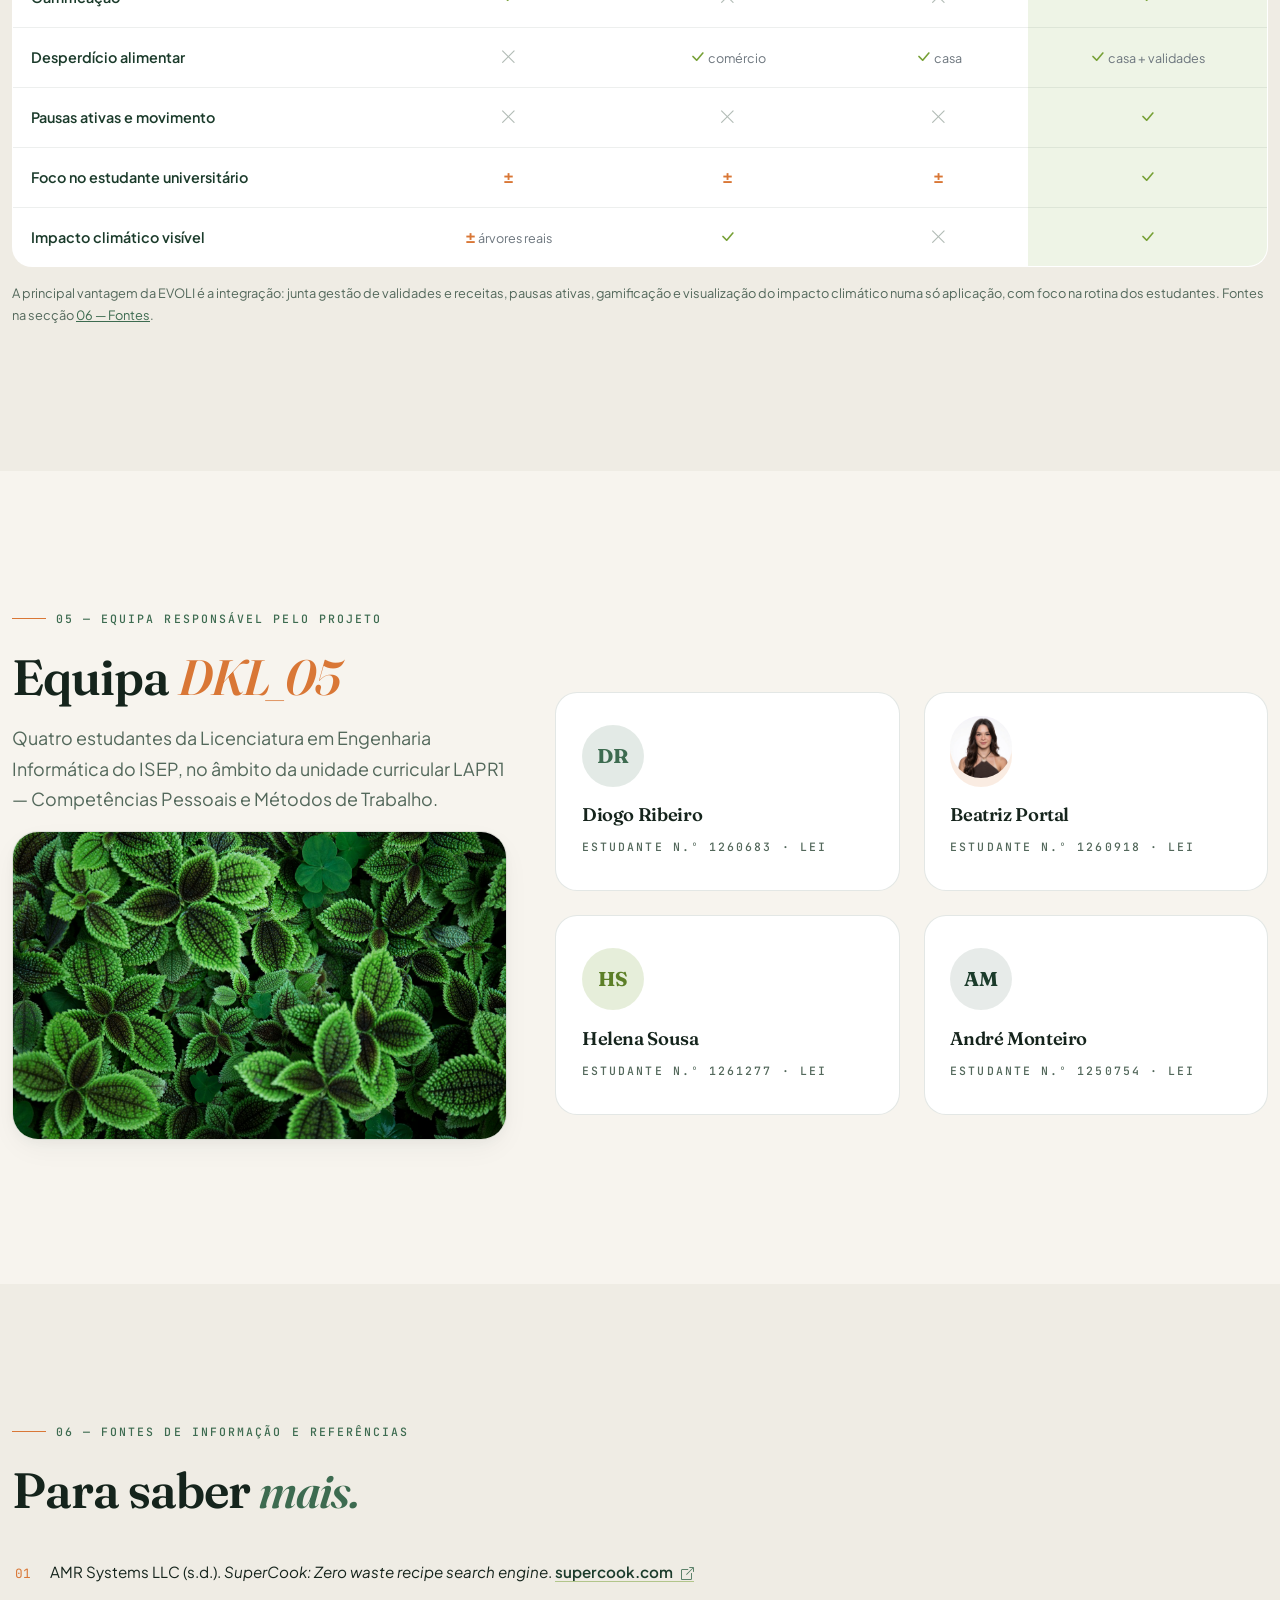
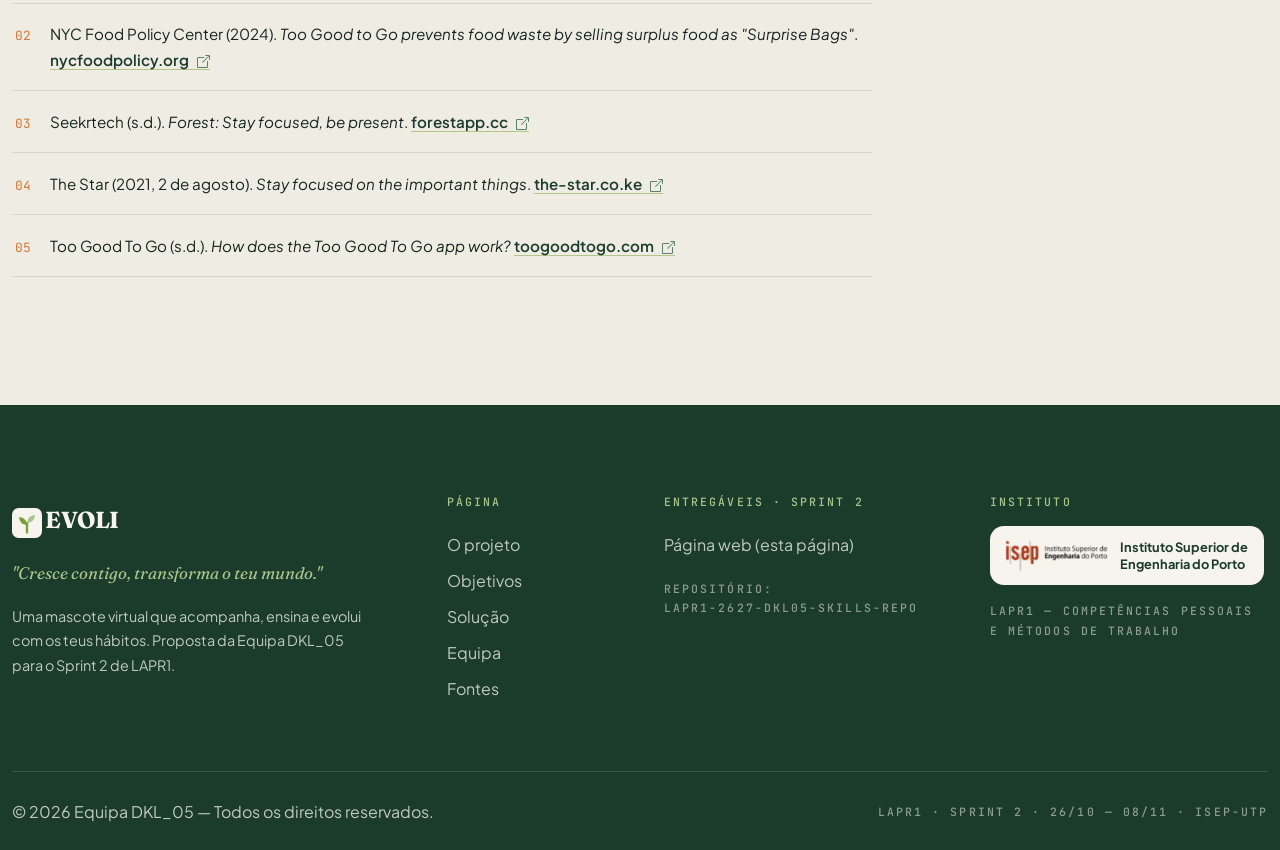
==== commit a70507b1: "teste" ====
--- a/index.html
+++ b/index.html
@@ -458,7 +458,7 @@
               </div>
               <div class="col-md-6" data-reveal data-reveal-delay="80" data-testid="team-member-beatriz">
                 <div class="team-card">
-                  <span class="monogram mg-2" aria-hidden="true">BP</span>
+                  <span class="monogram mg-2" aria-hidden="true"><img class="team-photo" src="assets/img/Bia.jpeg" alt="Beatriz Portal" /></span>
                   <h3>Beatriz Portal</h3>
                   <span class="mono">Estudante n.º 1260918 · LEI</span>
                 </div>
--- a/assets/css/style.css
+++ b/assets/css/style.css
@@ -336,7 +336,12 @@
   display: flex; align-items: center; justify-content: center;
   font-family: var(--font-display); font-weight: 700; font-size: 1.25rem;
   margin-bottom: 1.1rem;
-}
+} .team-photo {
+    width: 62px; height: 62px; border-radius: 50%;
+    object-fit: cover;
+    display: block;
+    margin-bottom: 1.1rem;
+  }
 .mg-1 { background: rgba(61, 107, 80, 0.14); color: var(--sage); }
 .mg-2 { background: rgba(217, 119, 54, 0.14); color: var(--terra-dark); }
 .mg-3 { background: rgba(118, 160, 53, 0.18); color: #5C7F27; }
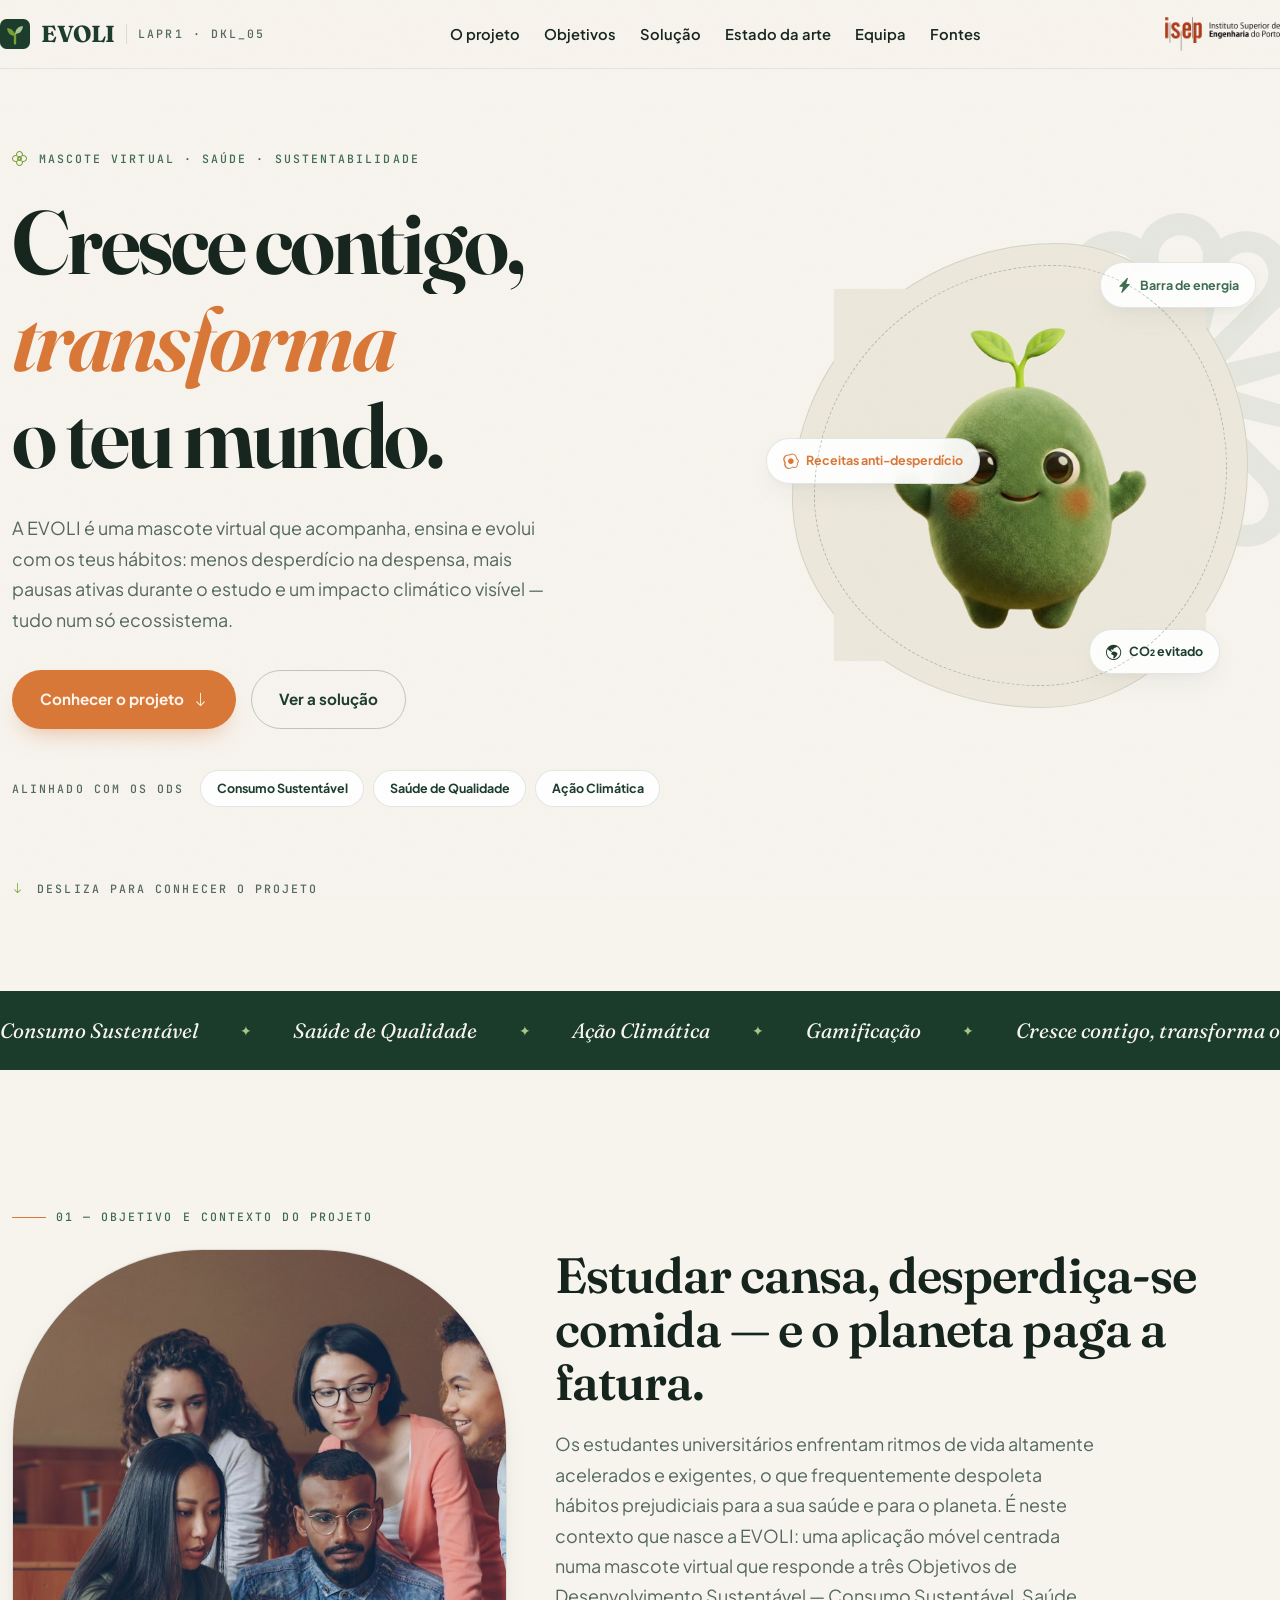
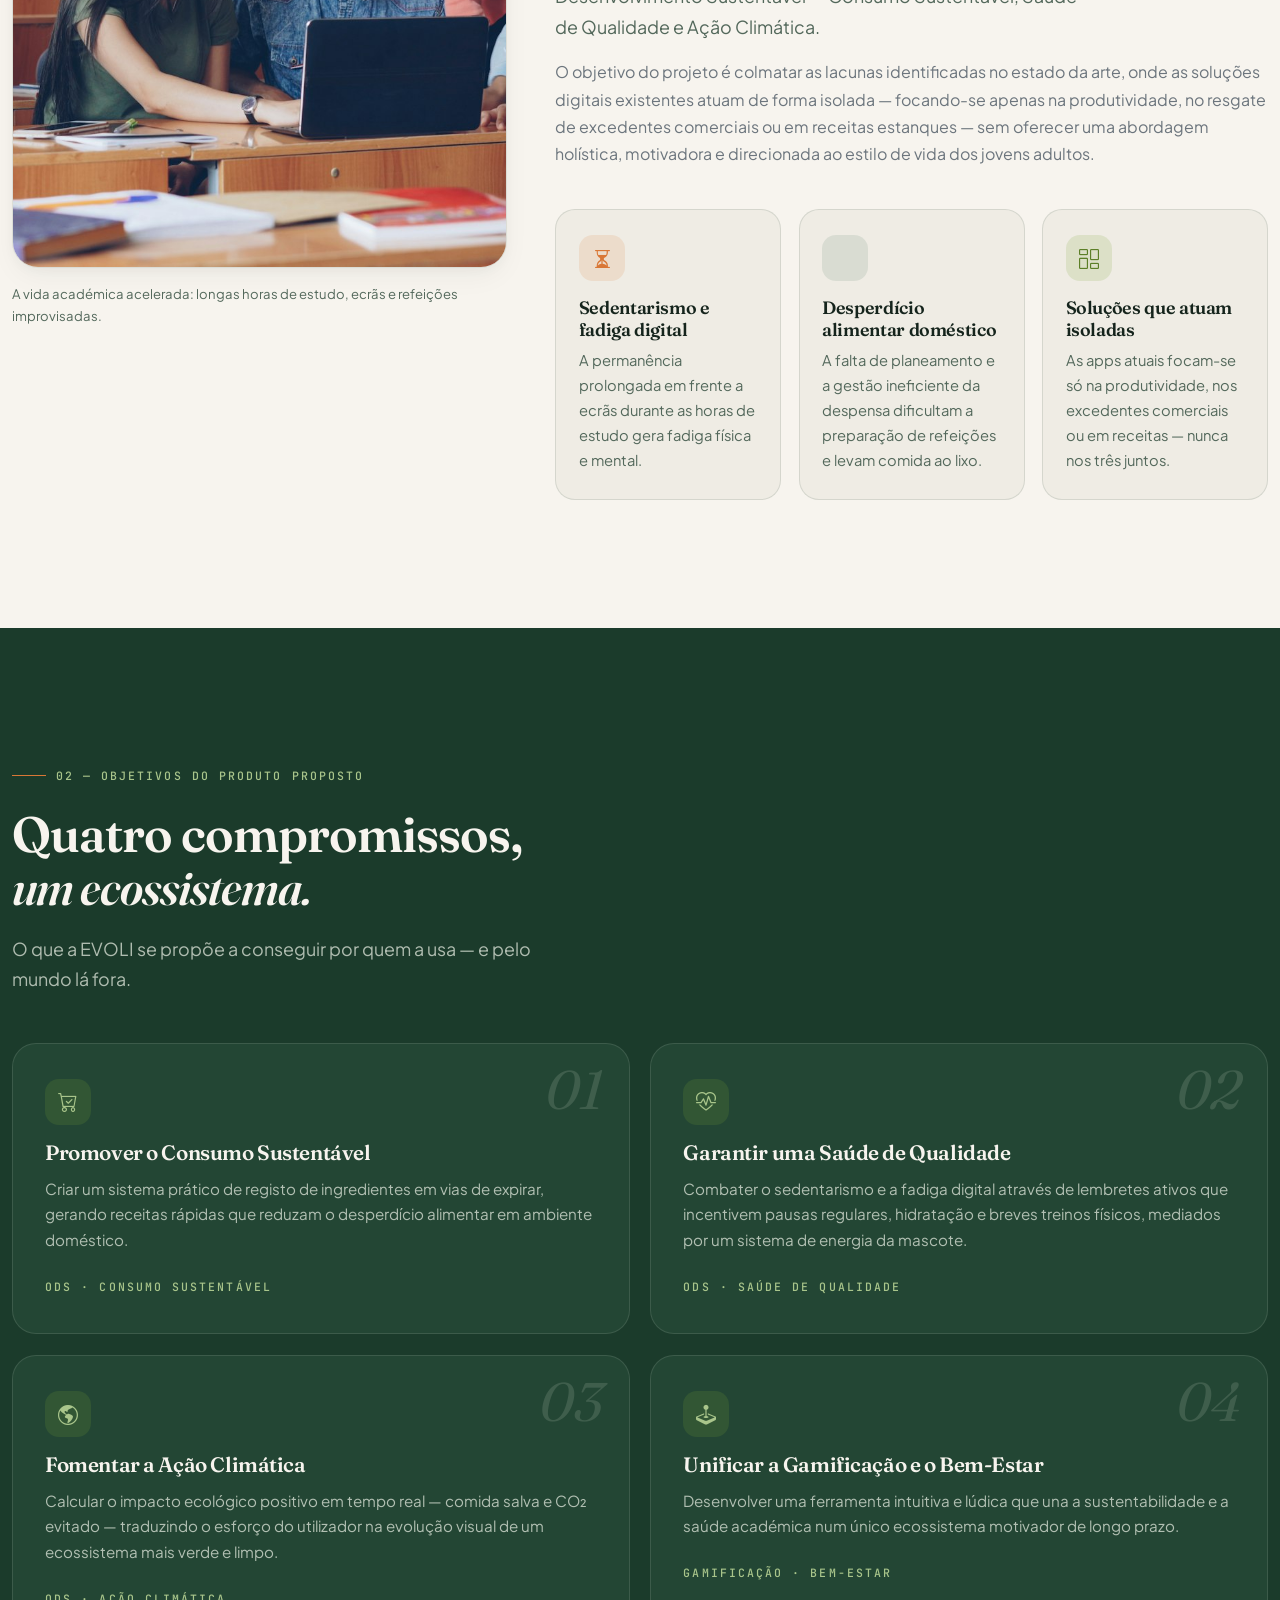
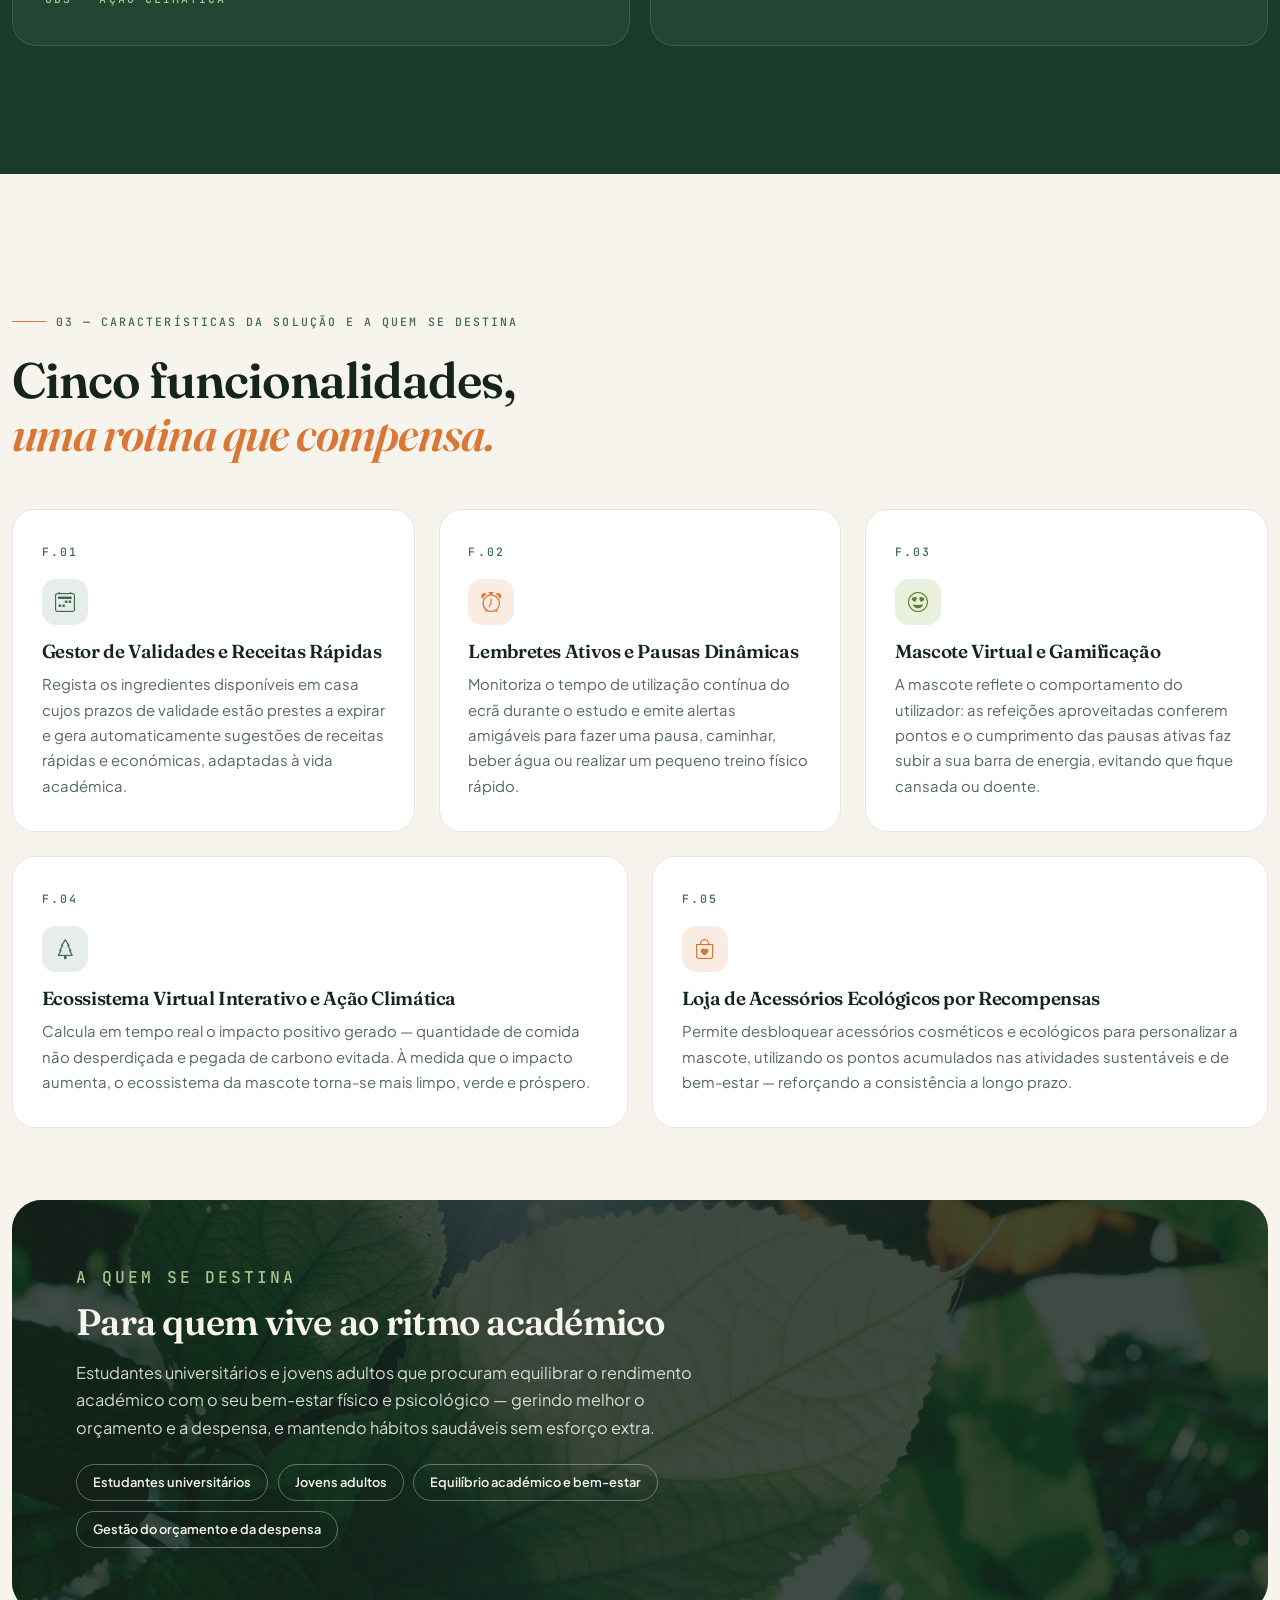
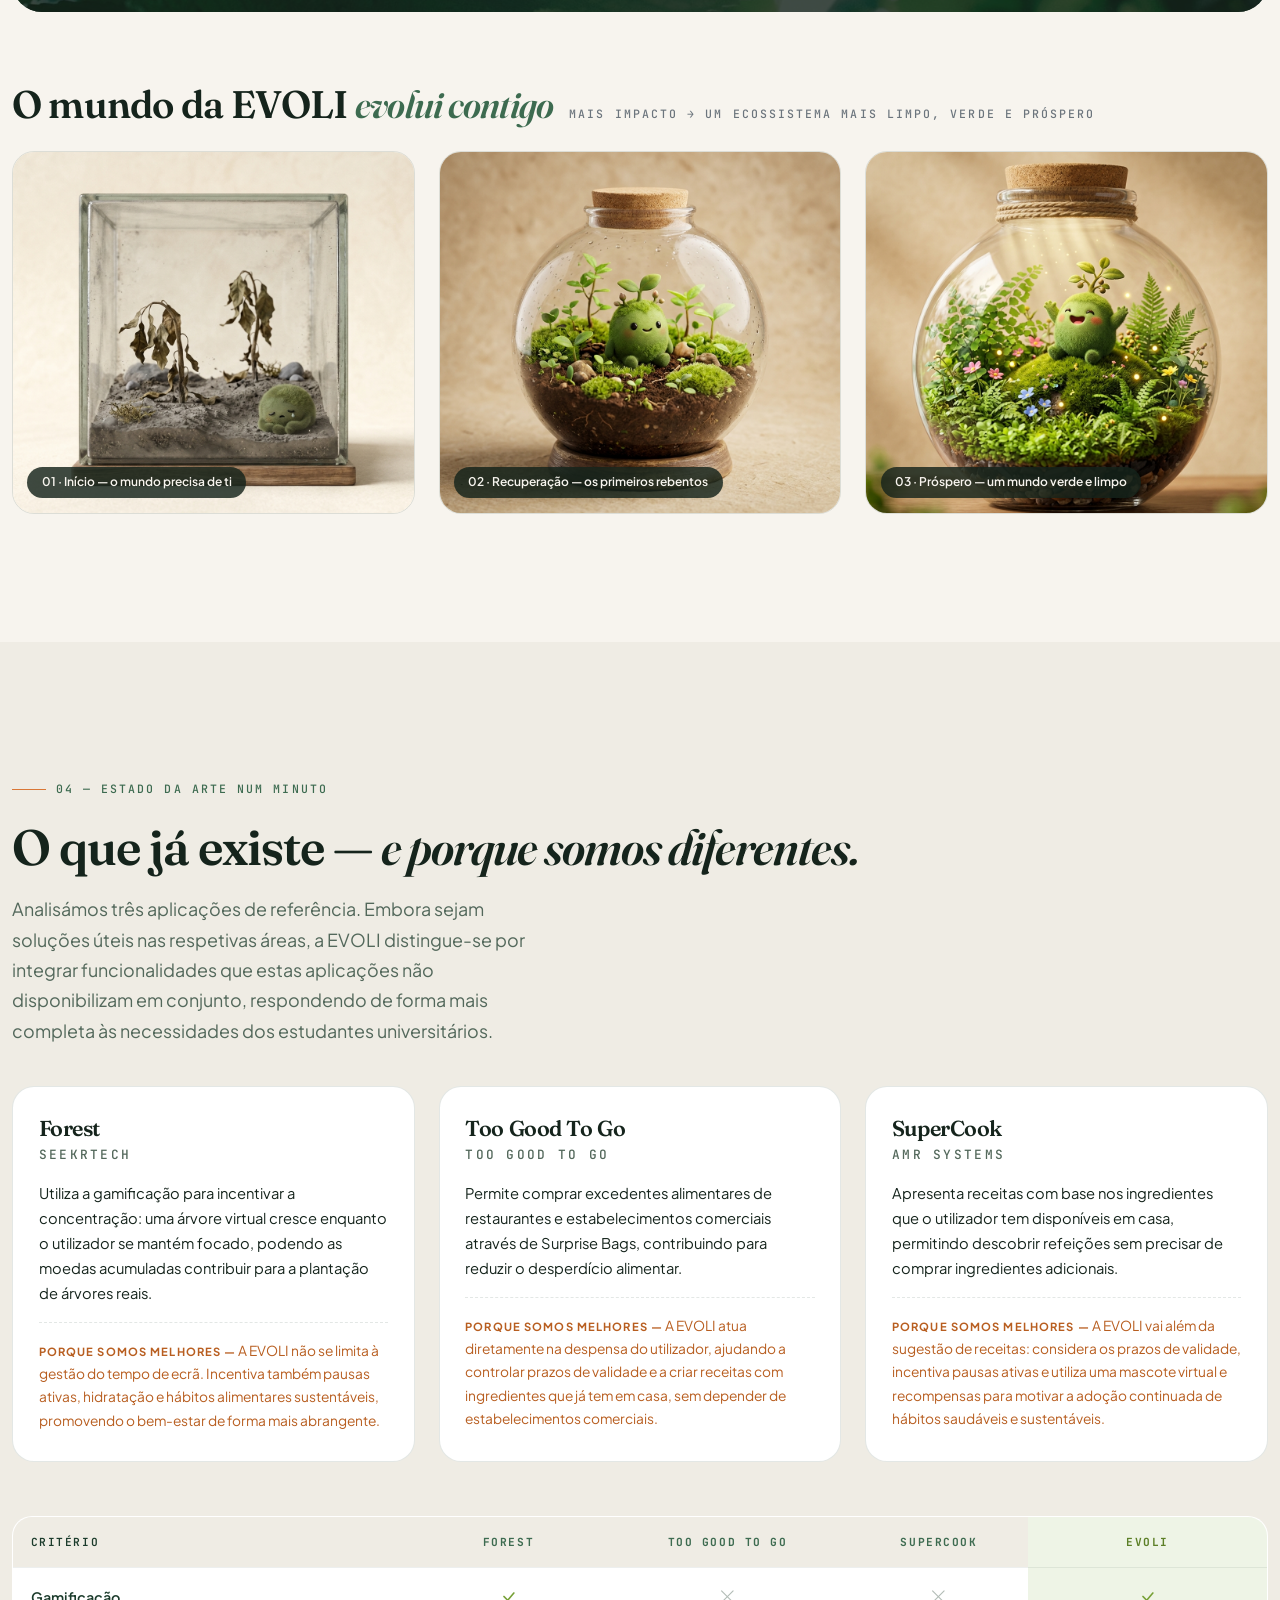
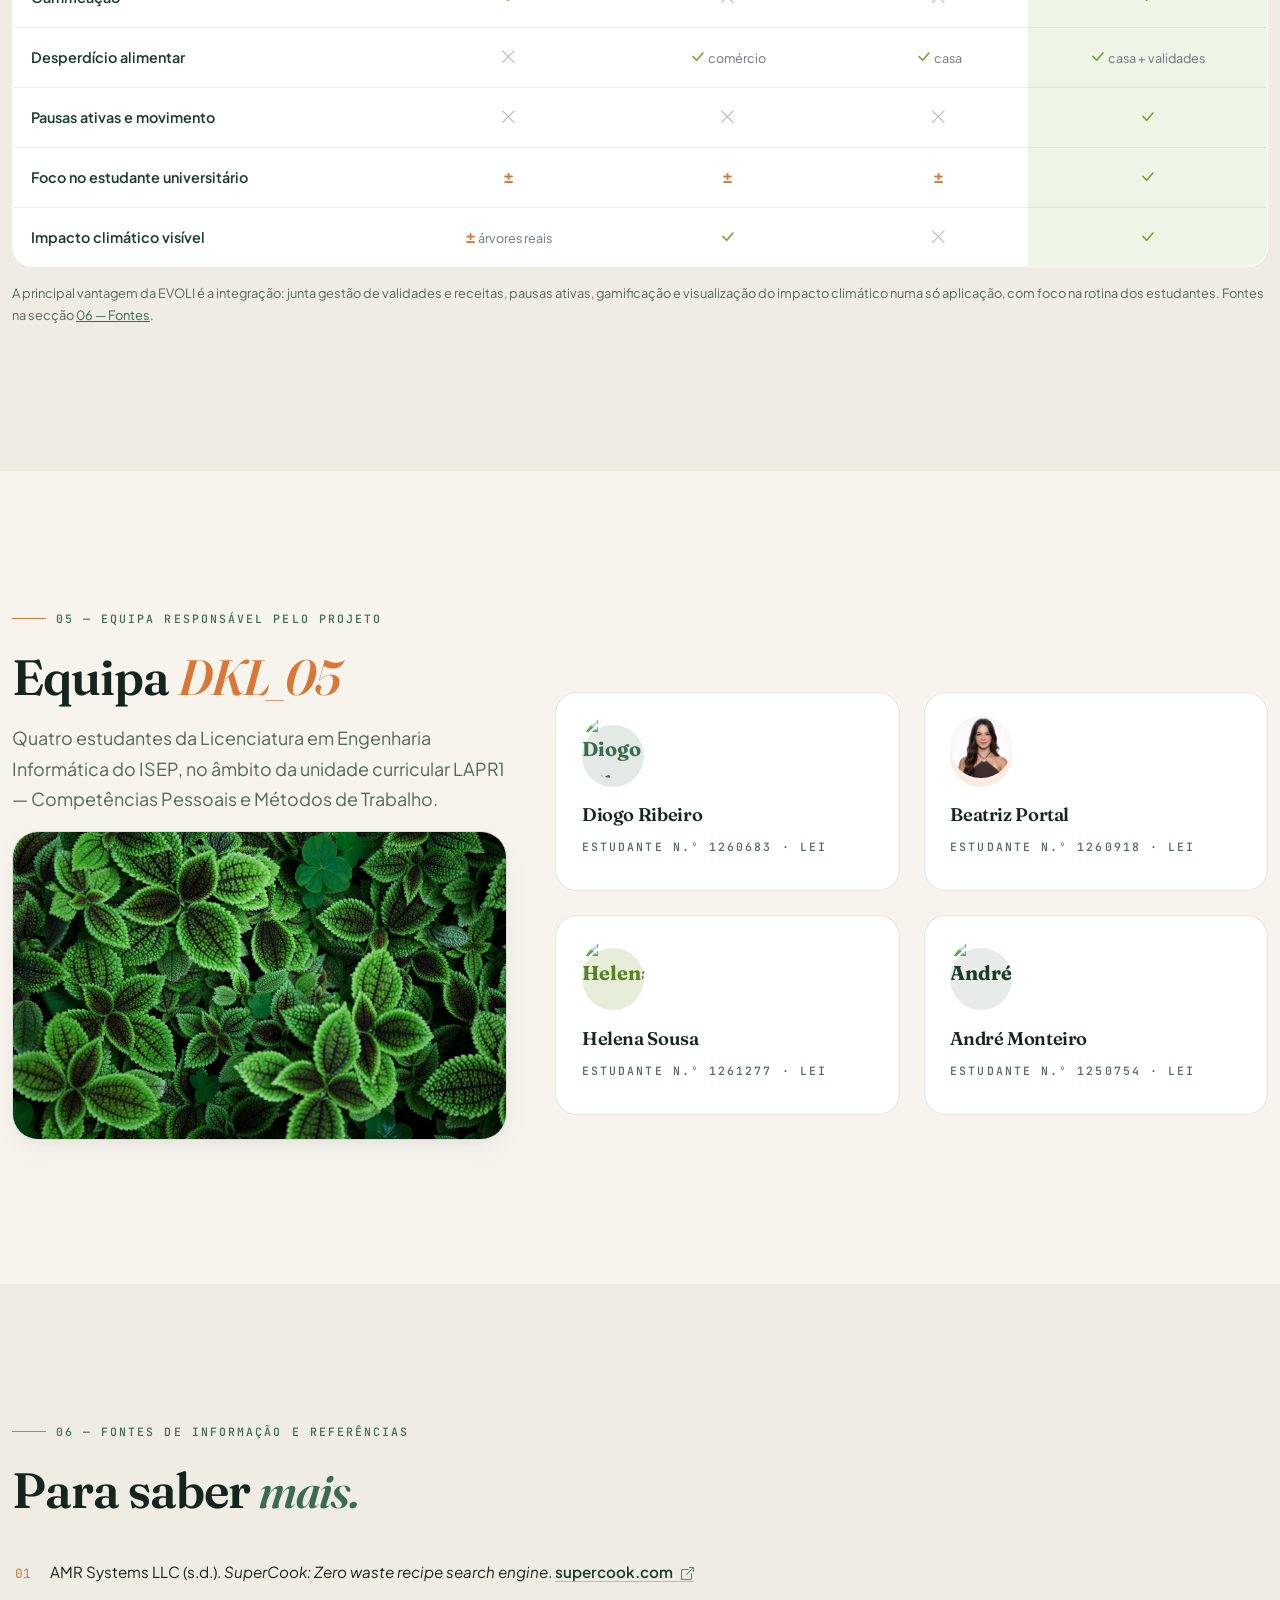
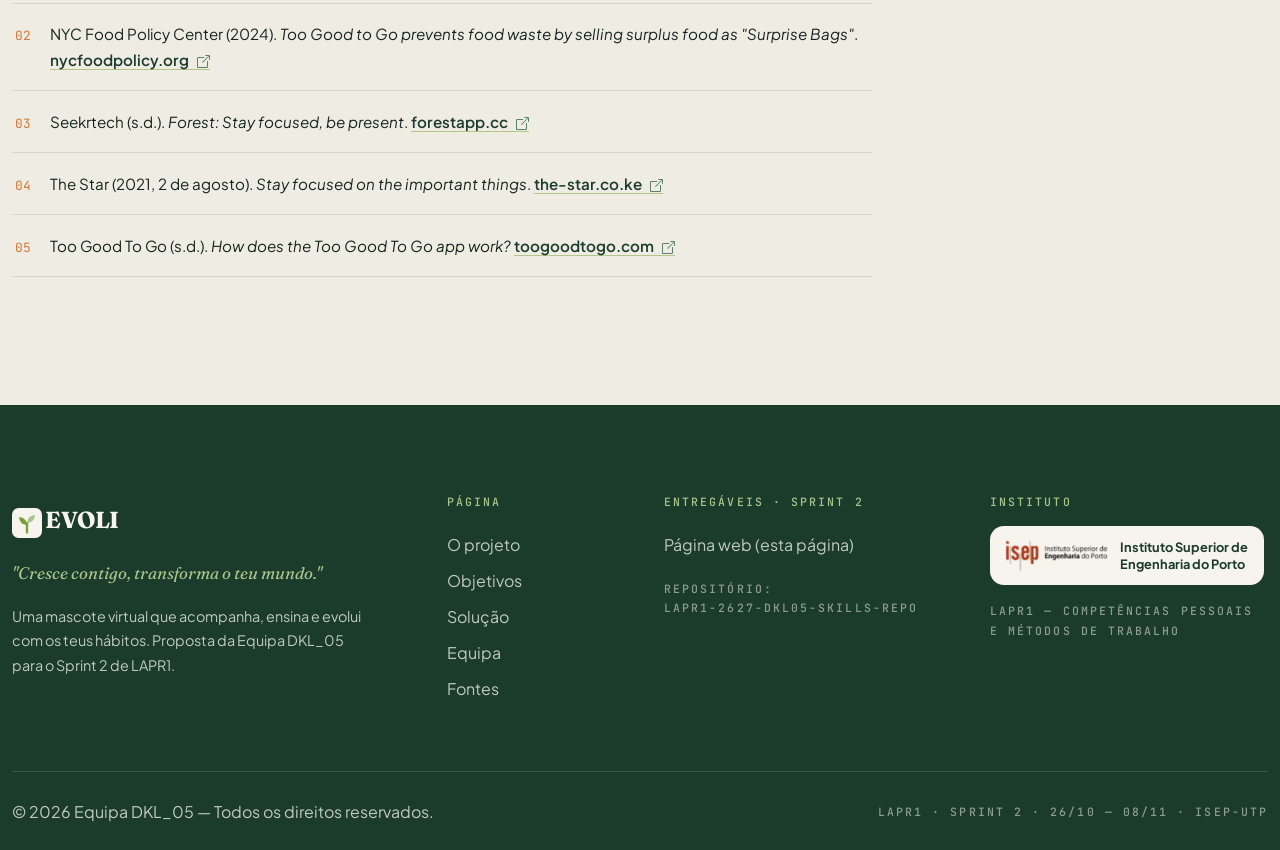
==== commit 0cf3d370: "Imagens finais" ====
--- a/index.html
+++ b/index.html
@@ -451,7 +451,7 @@
             <div class="row g-4">
               <div class="col-md-6" data-reveal data-testid="team-member-belchior">
                 <div class="team-card">
-                  <span class="monogram mg-1" aria-hidden="true">DR</span>
+                  <span class="monogram mg-1" aria-hidden="true"><img class="team-photo" src="assets/img/Diogo2" alt="Diogo Ribeiro" /></span>
                   <h3>Diogo Ribeiro</h3>
                   <span class="mono">Estudante n.º 1260683 · LEI</span>
                 </div>
@@ -465,14 +465,14 @@
               </div>
               <div class="col-md-6" data-reveal data-reveal-delay="160" data-testid="team-member-helena">
                 <div class="team-card">
-                  <span class="monogram mg-3" aria-hidden="true">HS</span>
+                  <span class="monogram mg-3" aria-hidden="true"><img class="team-photo" src="assets/img/Helena" alt="Helena Sousa" /></span>
                   <h3>Helena Sousa</h3>
                   <span class="mono">Estudante n.º 1261277 · LEI</span>
                 </div>
               </div>
               <div class="col-md-6" data-reveal data-reveal-delay="240" data-testid="team-member-andre">
                 <div class="team-card">
-                  <span class="monogram mg-4" aria-hidden="true">AM</span>
+                  <span class="monogram mg-4" aria-hidden="true"><img class="team-photo" src="assets/img/Andre" alt="André Monteiro" /></span>
                   <h3>André Monteiro</h3>
                   <span class="mono">Estudante n.º 1250754 · LEI</span>
                 </div>
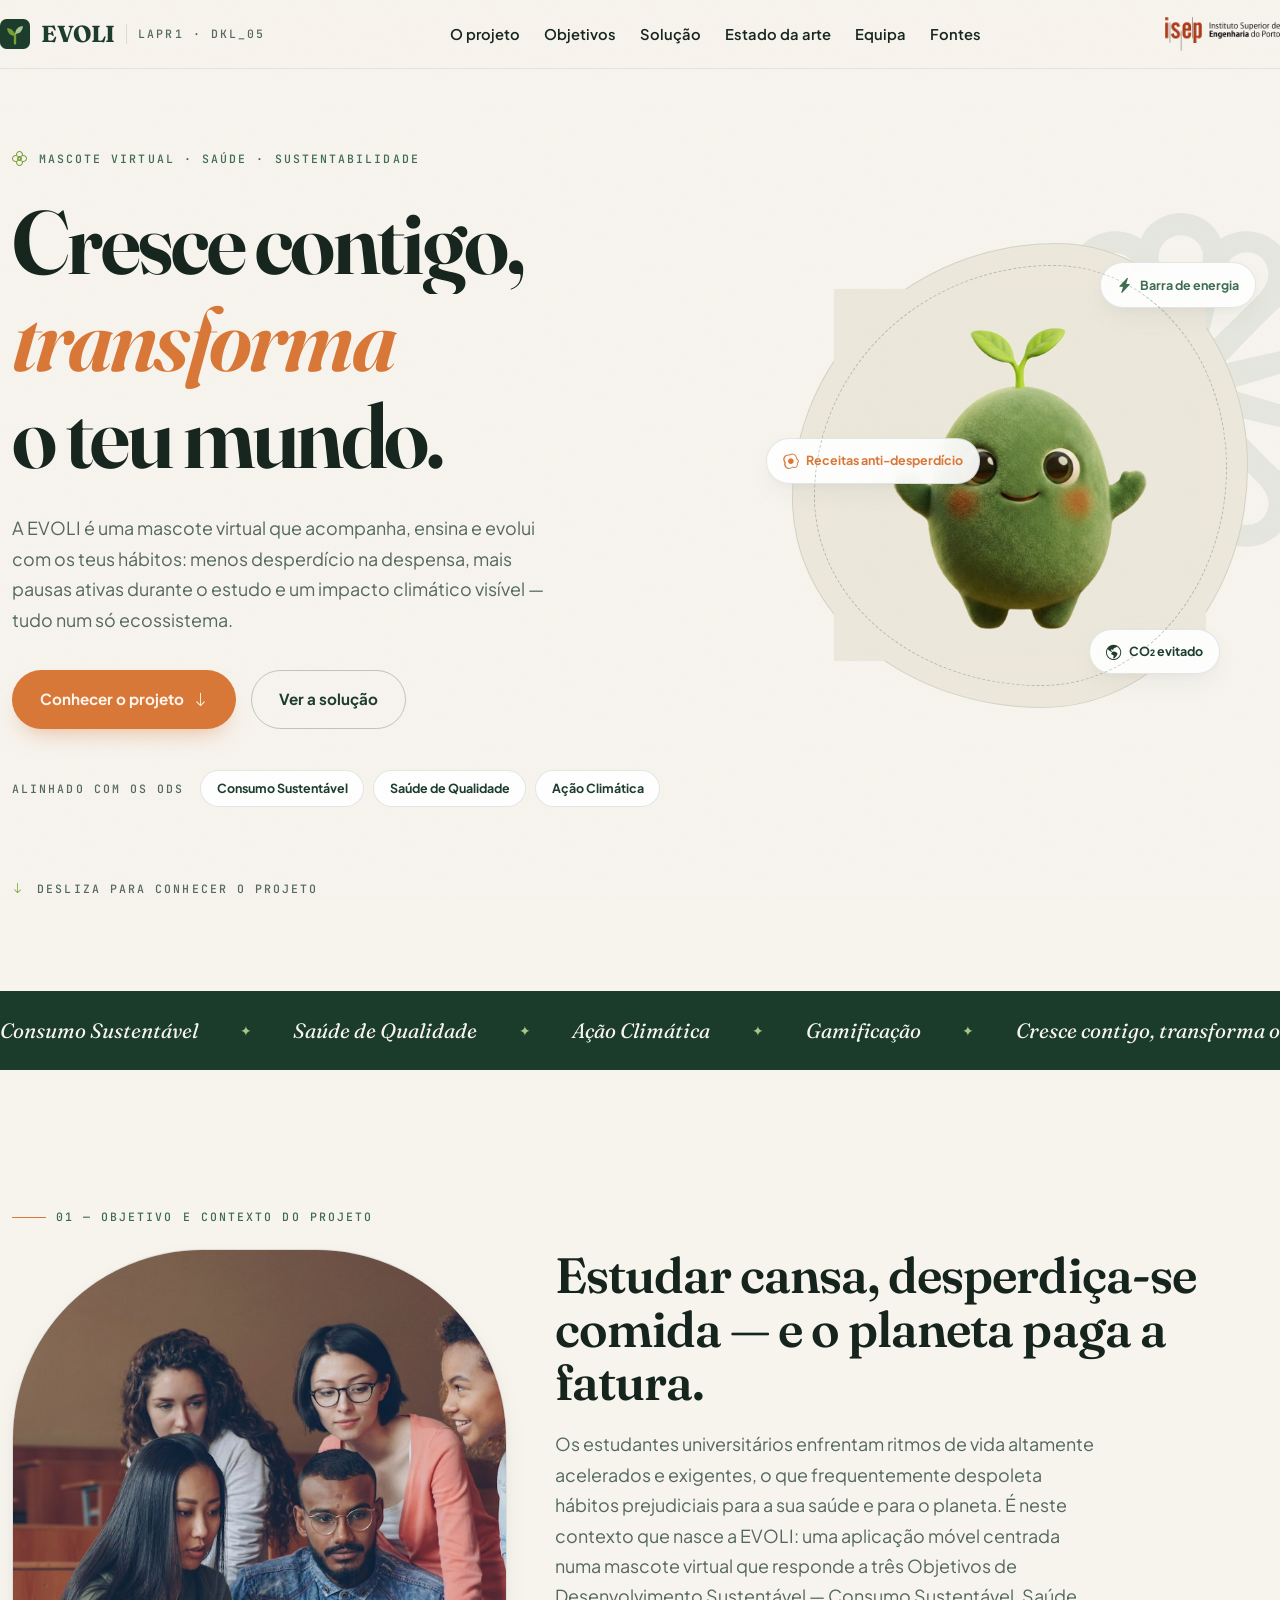
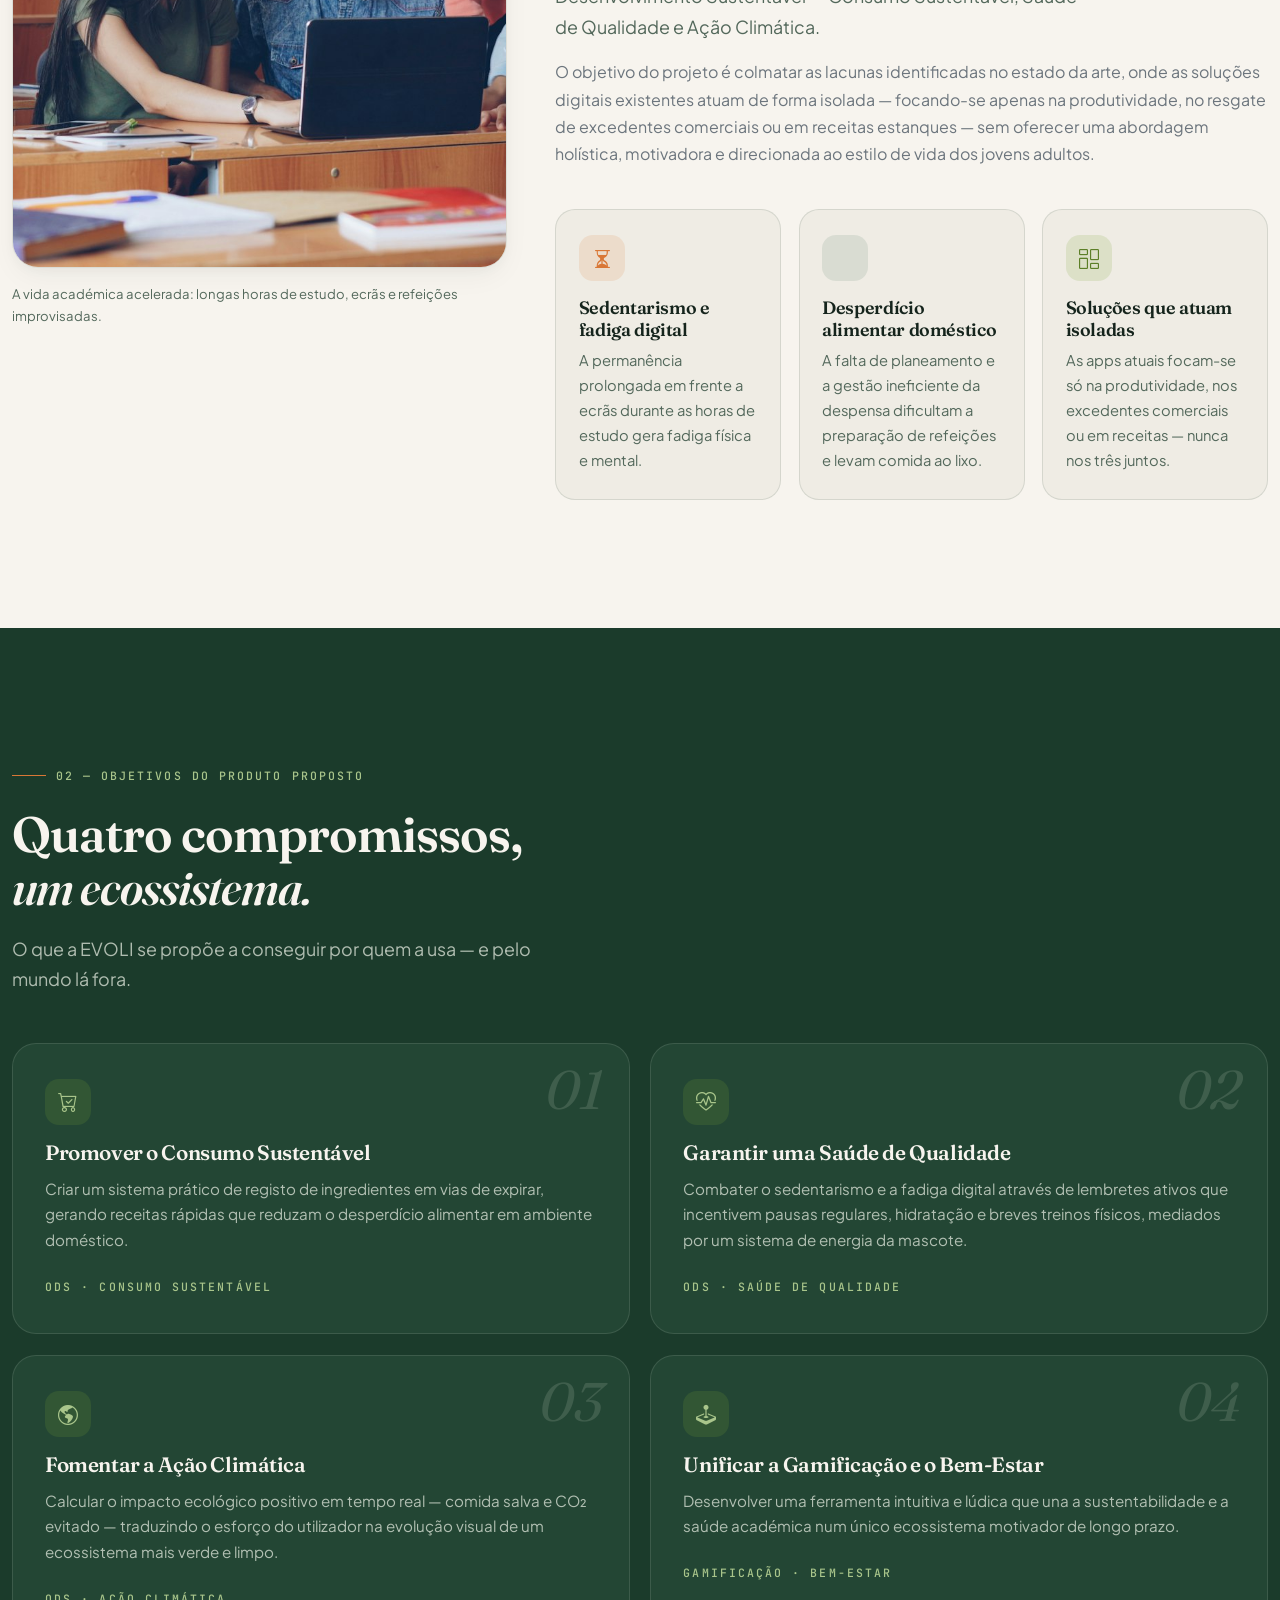
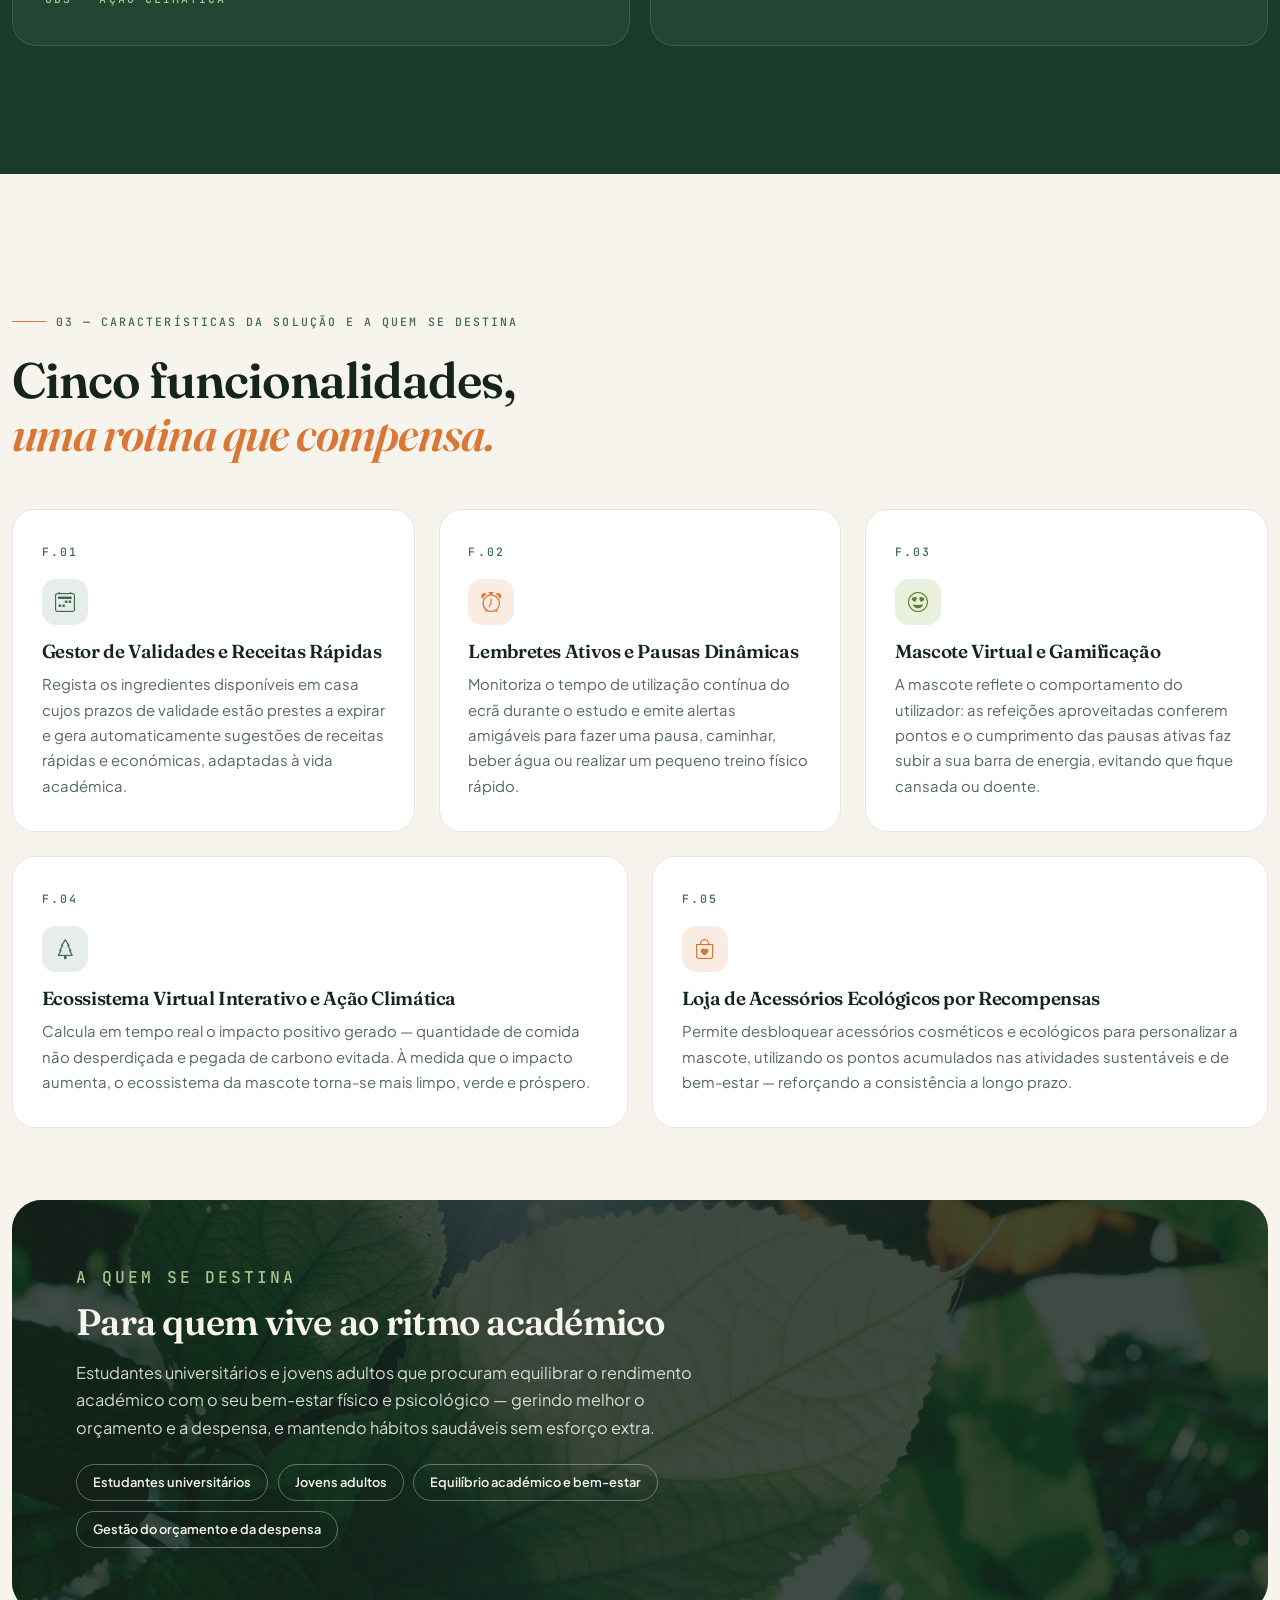
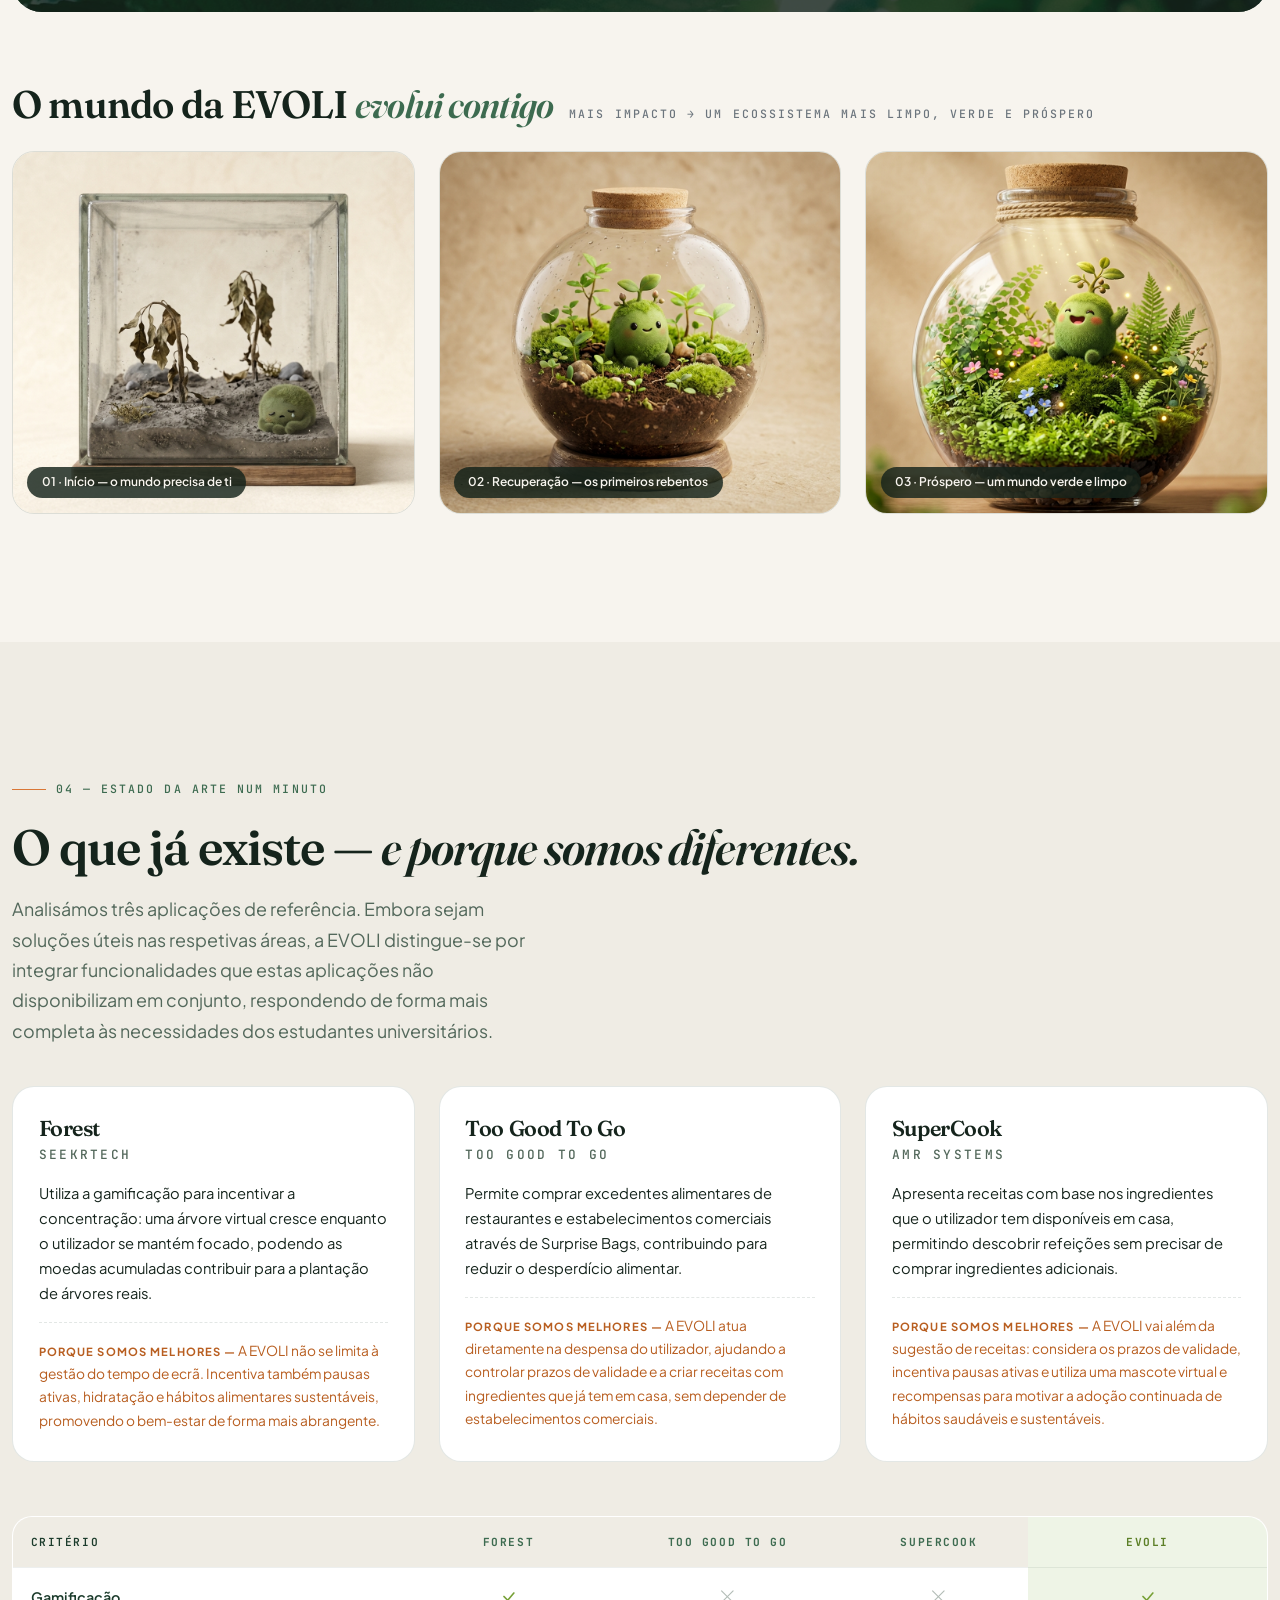
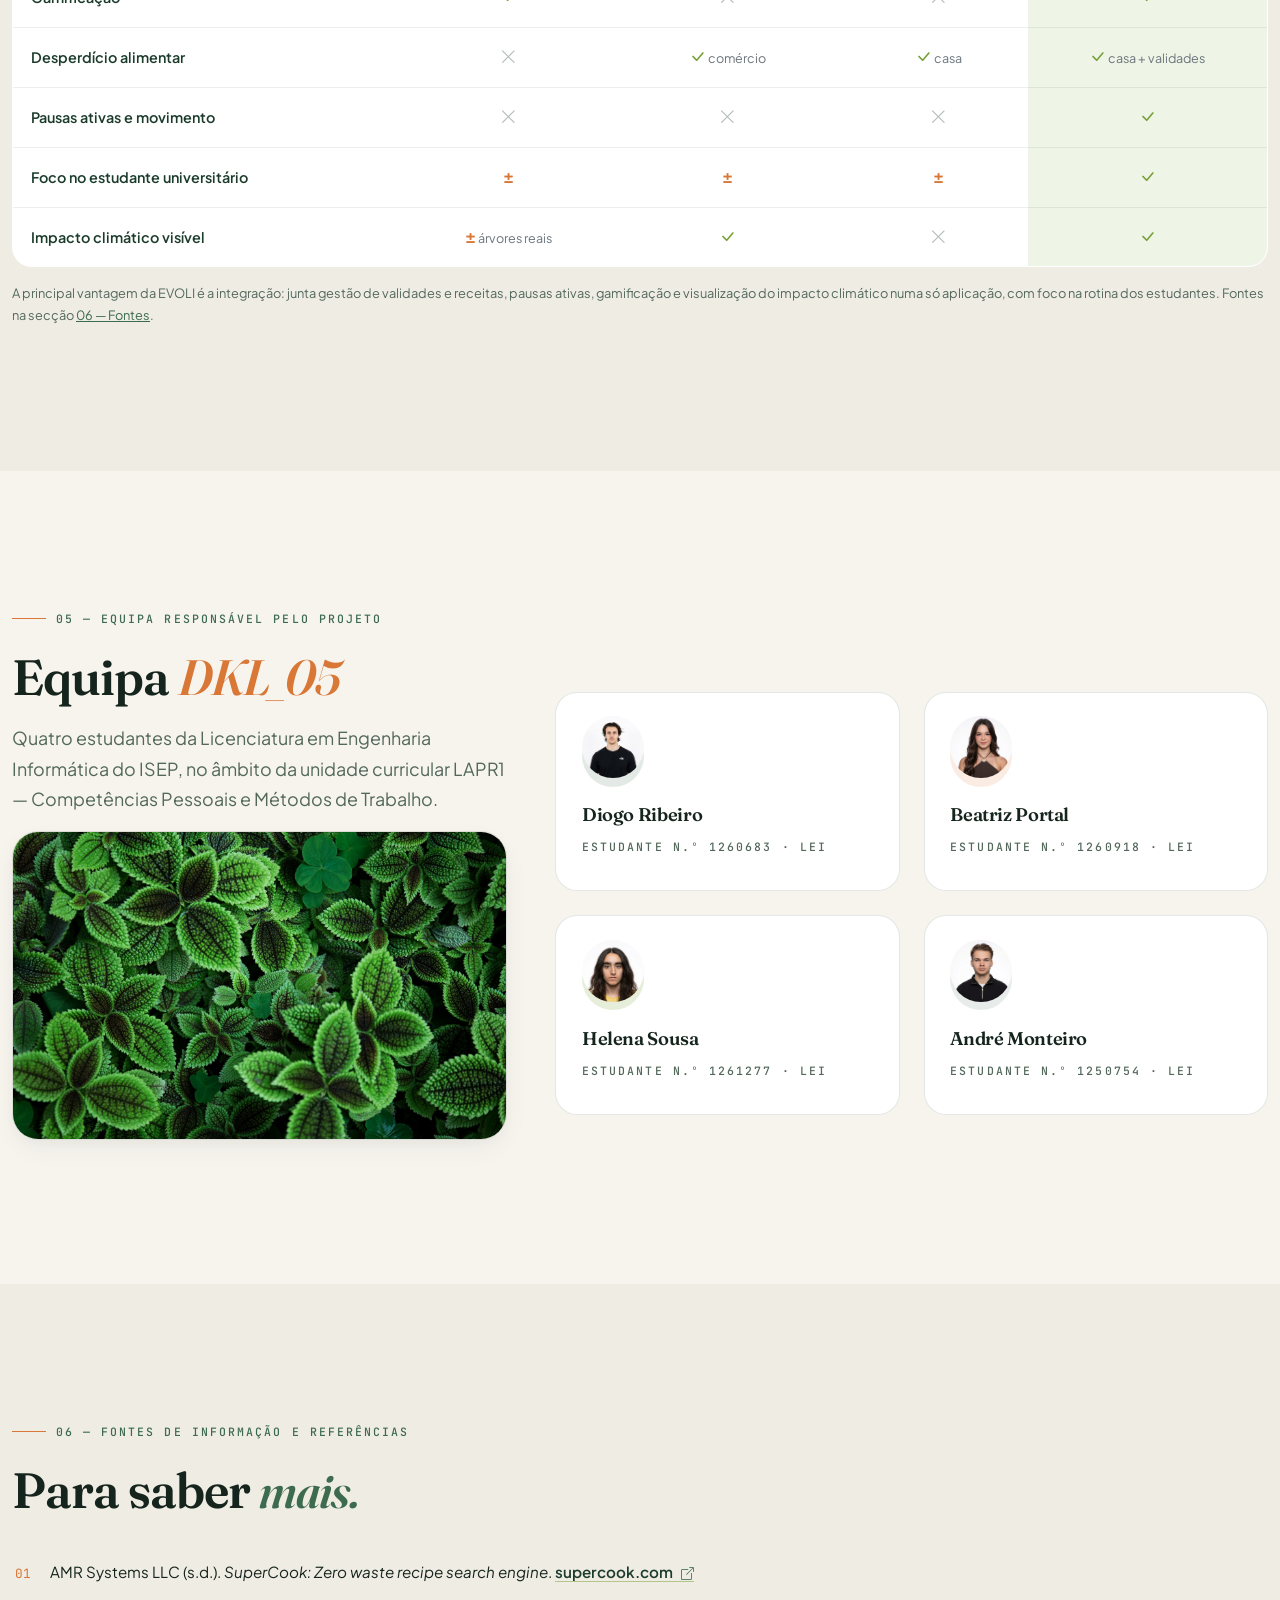
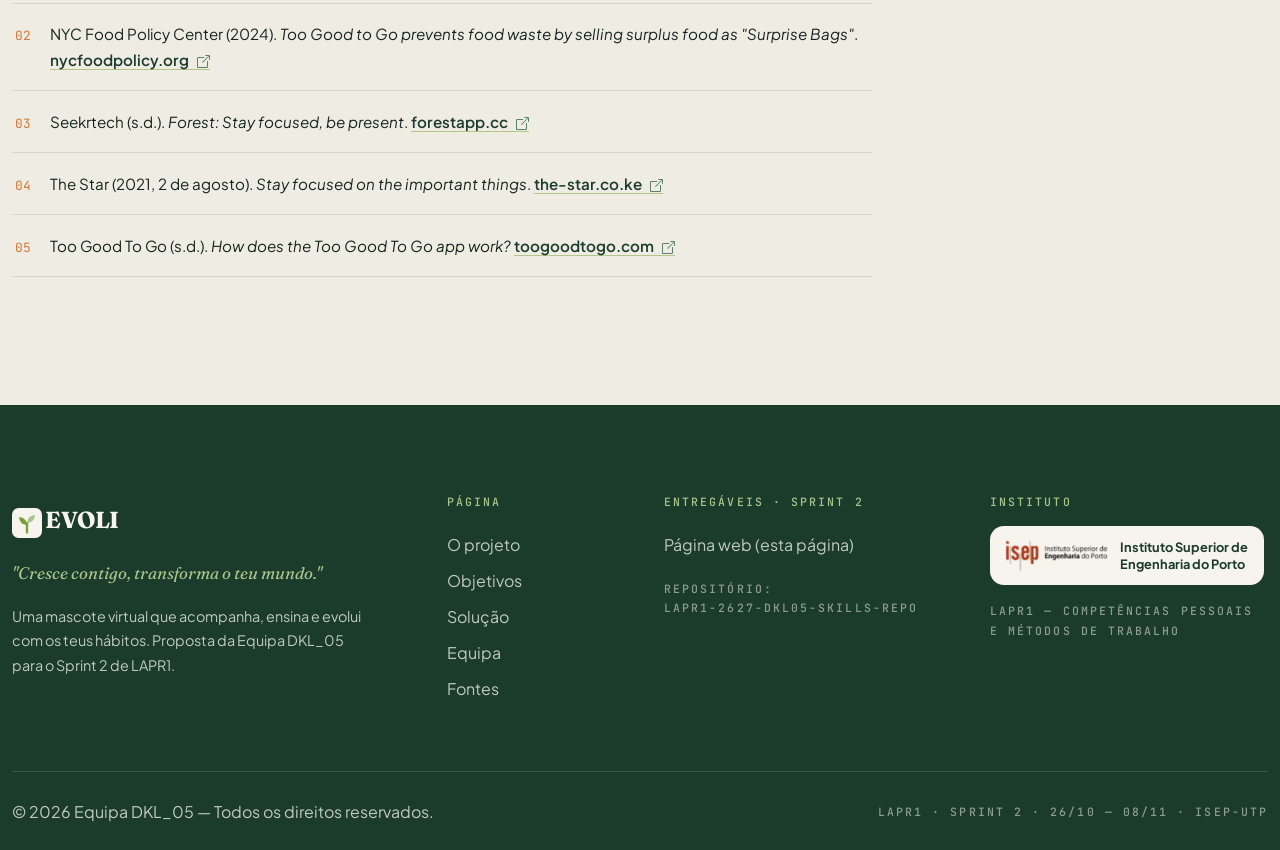
==== commit 7e57d0c9: "Update index.html" ====
--- a/index.html
+++ b/index.html
@@ -451,7 +451,7 @@
             <div class="row g-4">
               <div class="col-md-6" data-reveal data-testid="team-member-belchior">
                 <div class="team-card">
-                  <span class="monogram mg-1" aria-hidden="true"><img class="team-photo" src="assets/img/Diogo2" alt="Diogo Ribeiro" /></span>
+                  <span class="monogram mg-1" aria-hidden="true"><img class="team-photo" src="assets/img/Diogo2.jpeg" alt="Diogo Ribeiro" /></span>
                   <h3>Diogo Ribeiro</h3>
                   <span class="mono">Estudante n.º 1260683 · LEI</span>
                 </div>
@@ -465,14 +465,14 @@
               </div>
               <div class="col-md-6" data-reveal data-reveal-delay="160" data-testid="team-member-helena">
                 <div class="team-card">
-                  <span class="monogram mg-3" aria-hidden="true"><img class="team-photo" src="assets/img/Helena" alt="Helena Sousa" /></span>
+                  <span class="monogram mg-3" aria-hidden="true"><img class="team-photo" src="assets/img/Helena.jpeg" alt="Helena Sousa" /></span>
                   <h3>Helena Sousa</h3>
                   <span class="mono">Estudante n.º 1261277 · LEI</span>
                 </div>
               </div>
               <div class="col-md-6" data-reveal data-reveal-delay="240" data-testid="team-member-andre">
                 <div class="team-card">
-                  <span class="monogram mg-4" aria-hidden="true"><img class="team-photo" src="assets/img/Andre" alt="André Monteiro" /></span>
+                  <span class="monogram mg-4" aria-hidden="true"><img class="team-photo" src="assets/img/Andre.jpeg" alt="André Monteiro" /></span>
                   <h3>André Monteiro</h3>
                   <span class="mono">Estudante n.º 1250754 · LEI</span>
                 </div>
